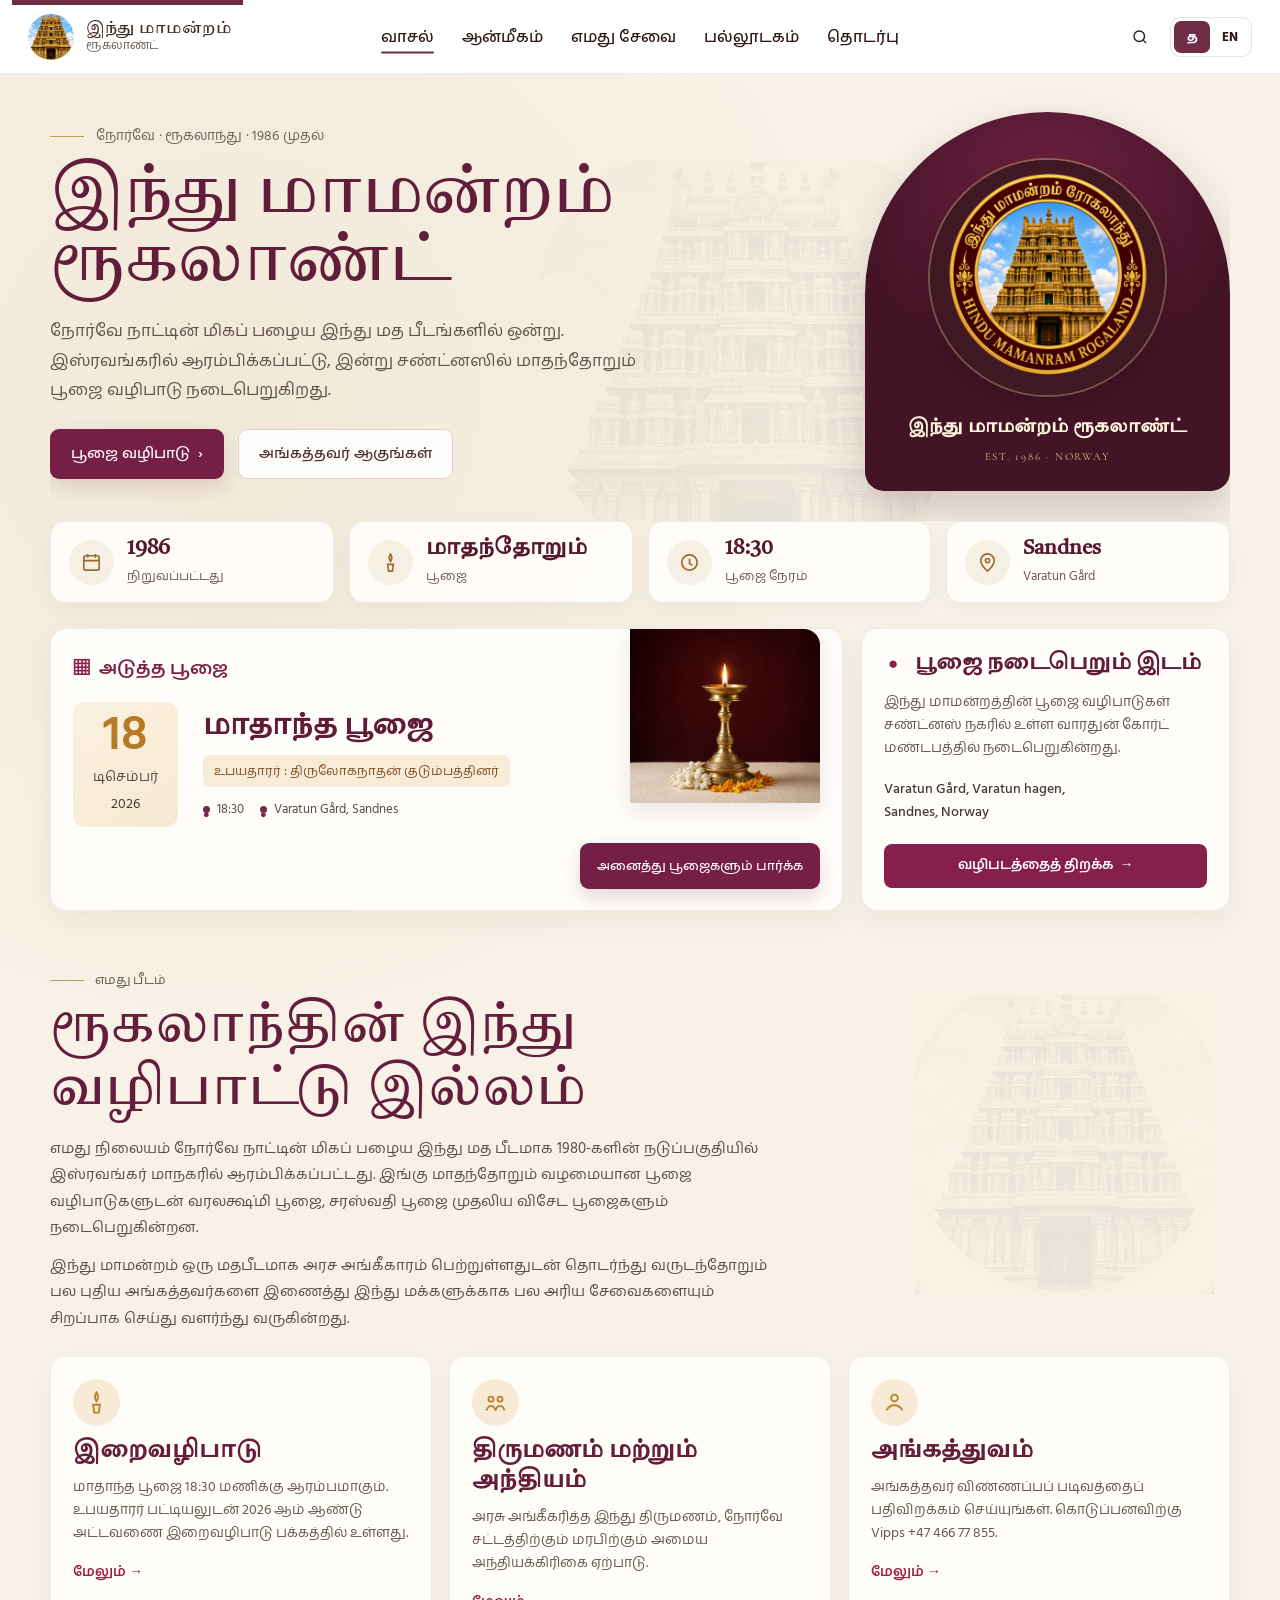
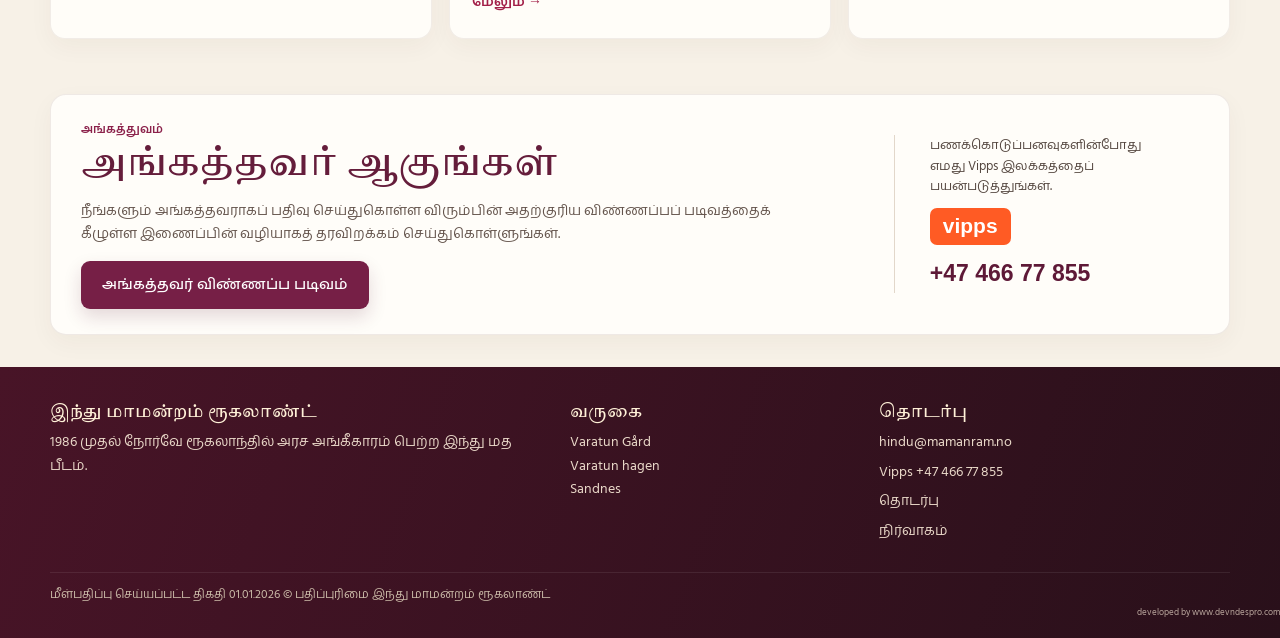
==== index.html @ aadfe9b1 "Initial Hindu Mamanram website" ====
<!DOCTYPE html>
<html lang="ta">
<head>
  <meta charset="utf-8">
  <meta name="viewport" content="width=device-width, initial-scale=1">
  <title>இந்து மாமன்றம் ரூகலாண்ட்</title>
  <meta name="description" content="இந்து மாமன்றம் ரூகலாண்ட் — நோர்வேயின் பழைய இந்து மத பீடம். சண்ட்னஸ், Sandnes.">
  <link rel="icon" href="assets/favicon.svg" type="image/svg+xml">
  <link rel="preconnect" href="https://fonts.googleapis.com">
  <link rel="preconnect" href="https://fonts.gstatic.com" crossorigin>
  
  <link
    href="https://fonts.googleapis.com/css2?family=Cormorant+Garamond:wght@500;600&family=Hind+Madurai:wght@400;500;600&family=Tiro+Tamil&display=swap"
    rel="stylesheet"
  >
  

  <link rel="stylesheet" href="css/styles.css?v=20261004g">
  <link rel="stylesheet" href="css/home-v2.css?v=20261004h">
</head>
<body data-page="home" data-title-ta="இந்து மாமன்றம் ரூகலாண்ட்" data-title-en="Hindu Mamanram Rogaland">
  <header id="site-header"></header>
  <main id="main">
    <div class="wrap hero home-hero">
      <div>
        <p class="eyebrow" data-i18n="hero.eyebrow">நோர்வே · ரூகலாந்து · 1986 முதல்</p>
        <h1>இந்து மாமன்றம்<br>ரூகலாண்ட்</h1>
        <p class="lede" data-i18n="hero.lead">நோர்வே நாட்டின் மிகப் பழைய இந்து மத பீடங்களில் ஒன்று. இஸ்ரவங்கரில் ஆரம்பிக்கப்பட்டு, இன்று சண்ட்னஸில் மாதந்தோறும் பூஜை வழிபாடு நடைபெறுகிறது.</p>
        <div class="actions">
          <a class="btn btn-primary" href="worship.html"><span data-i18n="hero.worship">பூஜை வழிபாடு</span><span class="chev" aria-hidden="true">›</span></a>
          <a class="btn btn-ghost" href="#membership"><span data-i18n="hero.member">அங்கத்தவர் ஆகுங்கள்</span></a>
        </div>
      </div>
      <figure class="seal-card">
        <span class="seal-lamp" aria-hidden="true"></span>
        <span class="seal-lamp seal-lamp-right" aria-hidden="true"></span>
        <img class="seal-img" src="assets/hm-seal.jpg" alt="இந்து மாமன்றம் ரூகலாண்ட்">
        <figcaption>
          <strong data-i18n="seal.name">இந்து மாமன்றம் ரூகலாண்ட்</strong>
          <span>EST. 1986 · NORWAY</span>
        </figcaption>
      </figure>
    </div>

    <div class="wrap">
      <div class="stats">
        <div class="stat"><span class="stat-icon" aria-hidden="true"><svg viewBox="0 0 24 24" fill="none" stroke="currentColor" stroke-width="1.7"><rect x="4" y="5" width="16" height="15" rx="2"/><path d="M8 3v4M16 3v4M4 10h16"/></svg></span><div><b data-i18n="stat.founded">1986</b><span data-i18n="stat.founded.sub">நிறுவப்பட்டது</span></div></div>
        <div class="stat"><span class="stat-icon" aria-hidden="true"><svg viewBox="0 0 24 24" fill="none" stroke="currentColor" stroke-width="1.7"><path d="M12 3c2 3 2 5 0 8-2-3-2-5 0-8z"/><path d="M9 14h6l-1 7H10l-1-7z"/></svg></span><div><b data-i18n="stat.pooja">மாதந்தோறும்</b><span data-i18n="stat.pooja.sub">பூஜை</span></div></div>
        <div class="stat"><span class="stat-icon" aria-hidden="true"><svg viewBox="0 0 24 24" fill="none" stroke="currentColor" stroke-width="1.7"><circle cx="12" cy="12" r="8"/><path d="M12 8v5l3 2"/></svg></span><div><b data-i18n="stat.time">18:30</b><span data-i18n="stat.time.sub">பூஜை நேரம்</span></div></div>
        <div class="stat"><span class="stat-icon" aria-hidden="true"><svg viewBox="0 0 24 24" fill="none" stroke="currentColor" stroke-width="1.7"><path d="M12 21s7-6 7-11a7 7 0 1 0-14 0c0 5 7 11 7 11z"/><circle cx="12" cy="10" r="2.2"/></svg></span><div><b>Sandnes</b><span>Varatun Gård</span></div></div>
      </div>
    </div>

    <section class="section next-band">
      <div class="wrap next-grid">
        <article class="next-card" id="next-pooja">
          <p class="kicker" data-i18n="next.kicker">அடுத்த பூஜை</p>
          <div class="next-main">
            <div class="next-when"><b data-next="day">10</b><span data-next="month">அக்டோபர்</span><small data-next="year">2026</small></div>
            <div>
              <h2 data-next="name">மஹாளயபக்ஷ பூஜை</h2>
              <p class="next-sponsor" data-next="sponsor">உபயதாரர் : அடியார்கள் உபயம்</p>
              <p class="next-meta"><span>18:30</span><span>Varatun Gård, Sandnes</span></p>
            </div>
          </div>
          <img class="next-photo" src="assets/deity-mahalaya.jpg" alt="">
          <a class="btn btn-primary" href="worship.html" data-i18n="next.all">அனைத்து பூஜைகளும் பார்க்க</a>
        </article>
        <aside class="place-card">
          <h3 data-i18n="home.venue.title">பூஜை நடைபெறும் இடம்</h3>
          <p data-i18n="home.venue.short">இந்து மாமன்றத்தின் பூஜை வழிபாடுகள் சண்ட்னஸ் நகரில் உள்ள வாரதுன் கோர்ட் மண்டபத்தில் நடைபெறுகின்றது.</p>
          <p class="place-address">Varatun Gård, Varatun hagen,<br>Sandnes, Norway</p>
          <a href="https://www.google.com/maps/search/?api=1&amp;query=Varatun+G%C3%A5rd+Varatun+hagen+Sandnes" target="_blank" rel="noopener" data-i18n="home.venue.map">வழிபடத்தைத் திறக்க</a>
        </aside>
      </div>
    </section>

    <section class="section" id="live-notices" hidden>
      <div class="wrap">
        <p class="kicker" data-i18n="notice.kicker">அறிவிப்பு</p>
        <h2 data-i18n="notice.heading">குழு அறிவிப்பு</h2>
        <div class="notice-list" id="notice-list"></div>
      </div>
    </section>

    <section class="section about-home">
      <div class="wrap">
        <p class="kicker" data-i18n="home.kicker">எமது பீடம்</p>
        <h2 data-i18n="home.heading">ரூகலாந்தின் இந்து வழிபாட்டு இல்லம்</h2>
        <div class="about-copy prose">
            <p data-i18n="home.p1">எமது நிலையம் நோர்வே நாட்டின் மிகப் பழைய இந்து மத பீடமாக 1980-களின் நடுப்பகுதியில் இஸ்ரவங்கர் மாநகரில் ஆரம்பிக்கப்பட்டது. இங்கு மாதந்தோறும் வழமையான பூஜை வழிபாடுகளுடன் வரலக்ஷ்மி பூஜை, சரஸ்வதி பூஜை முதலிய விசேட பூஜைகளும் நடைபெறுகின்றன.</p>
            <p data-i18n="home.p2">இந்து மாமன்றம் ஒரு மதபீடமாக அரச அங்கீகாரம் பெற்றுள்ளதுடன் தொடர்ந்து வருடந்தோறும் பல புதிய அங்கத்தவர்களை இணைத்து இந்து மக்களுக்காக பல அரிய சேவைகளையும் சிறப்பாக செய்து வளர்ந்து வருகின்றது.</p>
          </div>
        <div class="grid-3">
          <article class="card">
            <span class="card-icon" aria-hidden="true"><svg viewBox="0 0 24 24" fill="none" stroke="currentColor" stroke-width="1.7"><path d="M12 3c2 3 2 5 0 8-2-3-2-5 0-8z"/><path d="M9 14h6l-1 7H10l-1-7z"/></svg></span>
            <h3 data-i18n="home.card1.title">இறைவழிபாடு</h3>
            <p data-i18n="home.card1.text">மாதாந்த பூஜை 18:30 மணிக்கு ஆரம்பமாகும். உபயதாரர் பட்டியலுடன் 2026 ஆம் ஆண்டு அட்டவணை இறைவழிபாடு பக்கத்தில் உள்ளது.</p>
            <a class="more" href="worship.html" data-i18n="home.more">மேலும்</a>
          </article>
          <article class="card">
            <span class="card-icon" aria-hidden="true"><svg viewBox="0 0 24 24" fill="none" stroke="currentColor" stroke-width="1.7"><circle cx="8" cy="9" r="2.2"/><circle cx="16" cy="9" r="2.2"/><path d="M4 19c1-3 2.6-4 4-4s3 1 4 4M12 19c1-3 2.6-4 4-4s3 1 4 4"/></svg></span>
            <h3 data-i18n="home.card2.title">திருமணம் மற்றும் அந்தியம்</h3>
            <p data-i18n="home.card2.text">அரசு அங்கீகரித்த இந்து திருமணம், நோர்வே சட்டத்திற்கும் மரபிற்கும் அமைய அந்தியக்கிரிகை ஏற்பாடு.</p>
            <a class="more" href="wedding.html" data-i18n="home.more">மேலும்</a>
          </article>
          <article class="card">
            <span class="card-icon" aria-hidden="true"><svg viewBox="0 0 24 24" fill="none" stroke="currentColor" stroke-width="1.7"><circle cx="12" cy="8" r="3"/><path d="M5 19c1.4-3 3.6-4.5 7-4.5S17.6 16 19 19"/></svg></span>
            <h3 data-i18n="home.card3.title">அங்கத்துவம்</h3>
            <p data-i18n="home.card3.text">அங்கத்தவர் விண்ணப்பப் படிவத்தைப் பதிவிறக்கம் செய்யுங்கள். கொடுப்பனவிற்கு Vipps +47 466 77 855.</p>
            <a class="more" href="#membership" data-i18n="home.more">மேலும்</a>
          </article>
        </div>
      </div>
    </section>

    <section class="section" id="membership">
      <div class="wrap vipps">
        <div>
          <p class="kicker" data-i18n="home.card3.title">அங்கத்துவம்</p>
          <h2 data-i18n="member.title">அங்கத்தவர் ஆகுங்கள்</h2>
          <p data-i18n="member.text">நீங்களும் அங்கத்தவராகப் பதிவு செய்துகொள்ள விரும்பின் அதற்குரிய விண்ணப்பப் படிவத்தைக் கீழுள்ள இணைப்பின் வழியாகத் தரவிறக்கம் செய்துகொள்ளுங்கள்.</p>
          <div class="actions">
            <a class="btn btn-primary" id="member-form-link" href="https://drive.google.com/file/d/1r3KylsjU2gi9ltvv-0XzuL-FSpJ1m9DA/view?usp=sharing" target="_blank" rel="noopener" data-i18n="member.form">அங்கத்தவர் விண்ணப்ப படிவம்</a>
          </div>
        </div>
        <div class="vipps-pay">
          <p data-i18n="member.pay">பணக்கொடுப்பனவுகளின்போது எமது Vipps இலக்கத்தைப் பயன்படுத்துங்கள்.</p>
          <span class="vipps-logo" aria-hidden="true">vipps</span>
          <a class="vipps-num" href="tel:+4746677855">+47 466 77 855</a>
        </div>
      </div>
    </section>
  </main>
  <footer id="site-footer"></footer>
  <script src="js/pooja-data.js"></script>
  <script src="js/store.js"></script>
  <script src="js/main.js"></script>
</body>
</html>
---- css/styles.css ----
:root {
  --cream: #f7f1e7;
  --cream-deep: #ebe3d4;
  --paper: #fffdf8;
  --ink: #2c1814;
  --muted: #6a5b54;
  --maroon: #6e2c46;
  --maroon-deep: #4c1c32;
  --gold: #c6a15a;
  --gold-soft: #ead7a4;
  --line: rgba(68, 36, 28, 0.12);
  --shadow: 0 28px 70px rgba(62, 22, 40, 0.16);
  --header: 74px;
  --serif: "Tiro Tamil", "Nirmala UI", serif;
  --sans: "Hind Madurai", "Nirmala UI", "Segoe UI", sans-serif;
  --latin: "Cormorant Garamond", Georgia, serif;
  --max: 1180px;
}
* { box-sizing: border-box; }
html { scroll-behavior: smooth; }
body {
  margin: 0;
  color: var(--ink);
  background: var(--cream);
  font-family: var(--sans);
  font-size: 17px;
  line-height: 1.7;
}
img, svg { display: block; max-width: 100%; }
a { color: inherit; }
button, input, textarea, select { font-family: inherit; }
.skip { position: absolute; left: 12px; top: -40px; background: var(--maroon); color: #fff; padding: 8px 12px; z-index: 20; }
.skip:focus { top: 12px; }
.site-header {
  position: sticky;
  top: 0;
  z-index: 30;
  height: var(--header);
  display: flex;
  align-items: center;
  justify-content: space-between;
  gap: 20px;
  padding: 0 28px;
  background: #fff;
  border-bottom: 1px solid rgba(68, 36, 28, 0.08);
}
.brand { display: flex; align-items: center; gap: 12px; text-decoration: none; min-width: 180px; }
.brand-mark { width: 46px; height: 46px; flex: 0 0 46px; border-radius: 50%; object-fit: cover; object-position: center; }
.brand-text { display: flex; flex-direction: column; line-height: 1.15; }
.brand-text strong { font-family: var(--serif); font-size: 16px; font-weight: 400; }
.brand-text small { color: var(--muted); font-size: 12px; }
.nav {
  position: absolute;
  left: 50%;
  top: 50%;
  transform: translate(-50%, -50%);
  display: flex;
  align-items: center;
  gap: 4px;
}
.nav-item { position: relative; }
.nav-link, .nav-parent {
  appearance: none;
  border: 0;
  background: transparent;
  color: var(--ink);
  text-decoration: none;
  font-size: 15.5px;
  font-weight: 500;
  padding: 10px 12px;
  cursor: pointer;
  position: relative;
  white-space: nowrap;
}
.nav-link.is-active::after, .nav-parent.is-active::after {
  content: "";
  position: absolute;
  left: 12px;
  right: 12px;
  bottom: 4px;
  height: 2px;
  background: var(--maroon);
  border-radius: 2px;
}
.menu {
  display: none;
  position: absolute;
  top: calc(100% - 4px);
  left: 0;
  min-width: 220px;
  padding: 8px;
  background: #fff;
  border: 1px solid var(--line);
  border-radius: 14px;
  box-shadow: var(--shadow);
  z-index: 5;
}
.nav-item:hover .menu, .nav-item:focus-within .menu { display: block; }
.menu a, .menu span { display: block; padding: 8px 12px; border-radius: 8px; text-decoration: none; font-size: 14.5px; color: var(--ink); }
.menu a:hover { background: var(--cream-deep); }
.menu .group-label { color: var(--muted); font-size: 12px; }
.header-tools { display: flex; align-items: center; gap: 10px; }
.icon-btn, .nav-toggle, .lang button { border: 0; background: transparent; color: var(--ink); cursor: pointer; }
.icon-btn, .nav-toggle { width: 40px; height: 40px; border-radius: 10px; display: grid; place-items: center; }
.nav-toggle { display: none; }
.lang { display: flex; align-items: center; gap: 2px; padding: 3px; border: 1px solid var(--line); border-radius: 10px; background: #fff; }
.lang button { min-width: 36px; height: 32px; border-radius: 7px; font-size: 13px; font-weight: 700; }
.lang button.is-active { background: var(--maroon); color: #fff; }
.wrap { width: min(var(--max), calc(100% - 48px)); margin: 0 auto; }
h1, h2, h3 { font-family: var(--serif); font-weight: 400; line-height: 1.25; margin: 0; }
.site-footer { background: #3a1524; color: #f6efe6; padding: 42px 0 18px; }
.foot-grid { display: grid; grid-template-columns: 1.4fr 0.8fr 1fr; gap: 28px; }
.site-footer a { color: #f0d7a4; text-decoration: none; }
.site-footer h3 { font-size: 18px; margin-bottom: 8px; color: #fff; }
.site-footer p { margin: 0; color: #e6d5c4; font-size: 14px; }
.site-footer ul { list-style: none; margin: 0; padding: 0; }
.site-footer li { margin: 6px 0; font-size: 14px; }
.legal { margin-top: 22px; padding-top: 12px; border-top: 1px solid rgba(255,255,255,.08); color: #cbbba8; font-size: 12px; }
.credit { margin: 8px 0 0; text-align: right; font-size: 11px; color: rgba(240, 215, 164, .7); }
.credit a { color: inherit; }
.page-hero { padding: 48px 0 8px; }
.page-hero h1 { font-size: clamp(36px, 5vw, 60px); color: var(--maroon-deep); }
.page-body { padding: 12px 0 72px; }
.btn { display: inline-flex; align-items: center; gap: 8px; text-decoration: none; border-radius: 8px; padding: 11px 16px; border: 1px solid transparent; font-size: 15px; cursor: pointer; }
.btn-primary { background: #761f46; color: #fff; }
.btn-ghost { background: #fff; border-color: #ddd4c6; color: var(--ink); }
.text-link { color: var(--maroon); }
.desk-block { background: var(--paper); border: 1px solid var(--line); border-radius: 18px; padding: 18px; margin: 0 0 16px; }
.note { color: var(--maroon-deep); }
.search-dialog { position: fixed; inset: 0; background: rgba(32,16,22,.45); display: none; z-index: 40; }
.search-dialog.is-open { display: flex; }
@media (max-width: 980px) {
  .nav-toggle { display: grid; }
  .nav { display: none; position: absolute; transform: none; top: var(--header); left: 0; right: 0; flex-direction: column; align-items: stretch; background: #fff; padding: 8px 16px 16px; }
  .nav.is-open { display: flex; }
  .menu { position: static; box-shadow: none; display: none; }
  .nav-item.is-open .menu { display: block; }
  .foot-grid { grid-template-columns: 1fr; }
}

/* =========================================================
   HOME PAGE UX V2
   ========================================================= */

body[data-page="home"] {
  background:
    radial-gradient(
      900px 480px at 12% 5%,
      rgba(198, 161, 90, 0.12),
      transparent 65%
    ),
    #f7f1e8;
}


/* =========================================================
   HERO
   ========================================================= */

body[data-page="home"] .home-hero {
  min-height: 0;
  padding-top: 44px;
  padding-bottom: 30px;

  grid-template-columns:
    minmax(0, 1.08fr)
    minmax(340px, .92fr);

  gap: 64px;
  align-items: center;
}


/* watermark */

body[data-page="home"] .home-hero::before {
  width: 520px;
  height: 390px;

  right: 19%;
  top: 20px;

  opacity: .055;
}


/* eyebrow */

body[data-page="home"] .eyebrow {
  margin-bottom: 14px;
  font-size: 14px;
  letter-spacing: .01em;
}


/* main title */

body[data-page="home"] .hero h1 {
  max-width: 610px;

  font-size: clamp(48px, 4.5vw, 68px);
  line-height: 1.18;

  color: var(--maroon-deep);
}


/* intro text */

body[data-page="home"] .lede {
  max-width: 600px;

  margin-top: 20px;

  font-size: 17px;
  line-height: 1.75;

  color: #5c4d45;
}


/* hero buttons */

body[data-page="home"] .home-hero .actions {
  margin-top: 25px;
  gap: 12px;
}

body[data-page="home"] .home-hero .btn {
  min-height: 48px;
  padding: 11px 20px;

  border-radius: 9px;

  font-size: 15px;
  font-weight: 500;

  transition:
    transform .2s ease,
    box-shadow .2s ease,
    background .2s ease;
}

body[data-page="home"] .home-hero .btn-primary {
  box-shadow: 0 8px 20px rgba(76, 28, 50, .14);
}

body[data-page="home"] .home-hero .btn:hover {
  transform: translateY(-2px);
}


/* =========================================================
   TEMPLE / SEAL CARD
   ========================================================= */

body[data-page="home"] .seal-card {
  width: min(365px, 100%);

  padding:
    48px
    26px
    22px;

  border-radius:
    190px
    190px
    24px
    24px;

  background:
    linear-gradient(
      160deg,
      #511a31,
      #35131f
    );

  box-shadow:
    0 24px 55px rgba(62, 22, 40, .18);
}


body[data-page="home"] .seal-img {
  width: min(230px, 78%);

  border-width: 4px;

  box-shadow:
    0 8px 28px rgba(0, 0, 0, .16);
}


body[data-page="home"] .seal-card figcaption {
  margin-top: 14px;
}


body[data-page="home"] .seal-card figcaption strong {
  font-size: 17px;
}


body[data-page="home"] .seal-card figcaption span {
  margin-top: 5px;

  font-size: 12px;
  letter-spacing: .17em;
}


/* =========================================================
   STATS
   ========================================================= */

body[data-page="home"] .stats {
  gap: 14px;

  margin-top: 8px;
  margin-bottom: 14px;
}


body[data-page="home"] .stat {
  min-height: 82px;

  padding: 14px 17px;

  border-radius: 16px;

  background:
    rgba(255, 253, 248, .94);

  box-shadow:
    0 8px 24px rgba(80, 40, 20, .045);

  transition:
    transform .2s ease,
    box-shadow .2s ease;
}


body[data-page="home"] .stat:hover {
  transform: translateY(-2px);

  box-shadow:
    0 12px 28px rgba(80, 40, 20, .08);
}


body[data-page="home"] .stat-icon {
  width: 44px;
  height: 44px;

  flex-basis: 44px;

  background: #f8eee2;
  color: var(--maroon);
}


body[data-page="home"] .stat-icon svg {
  width: 21px;
  height: 21px;
}


body[data-page="home"] .stat b {
  font-size: 21px;
  line-height: 1.2;
}


body[data-page="home"] .stat > div span {
  margin-top: 3px;

  font-size: 13.5px;
}


/* =========================================================
   NEXT POOJA SECTION
   ========================================================= */

body[data-page="home"] .next-band {
  padding-top: 12px;
  padding-bottom: 38px;
}


body[data-page="home"] .next-grid {
  grid-template-columns:
    minmax(0, 1.65fr)
    minmax(270px, .75fr);

  gap: 18px;
}


/* main pooja card */

body[data-page="home"] .next-card {
  position: relative;

  grid-template-columns:
    minmax(0, 1fr)
    185px;

  gap: 10px 22px;

  min-height: 245px;

  padding: 24px;

  overflow: hidden;

  border-radius: 20px;

  background: #fffdf9;

  box-shadow:
    0 12px 32px rgba(80, 40, 20, .06);
}


/* label */

body[data-page="home"] .next-card > .kicker {
  display: flex;
  align-items: center;

  gap: 8px;

  margin-bottom: 2px;

  font-family: var(--sans);

  font-size: 14px;
  font-weight: 600;

  letter-spacing: 0;
  text-transform: none;
}


body[data-page="home"] .next-card > .kicker::before {
  content: "▣";

  font-size: 13px;

  color: var(--maroon);
}


/* pooja content */

body[data-page="home"] .next-main {
  align-items: stretch;

  gap: 20px;
}


/* date box */

body[data-page="home"] .next-when {
  min-width: 100px;

  padding: 13px 12px;

  align-self: center;

  text-align: center;

  border-radius: 12px;

  background:
    linear-gradient(
      180deg,
      #fbf1df,
      #f6ead6
    );
}


body[data-page="home"] .next-when b {
  font-size: 46px;
  line-height: 1;

  color: #a36d21;
}


body[data-page="home"] .next-when span {
  margin-top: 5px;

  font-size: 15px;
}


body[data-page="home"] .next-when small {
  margin-top: 3px;

  font-size: 14px;

  color: #5e514a;
}


/* pooja name */

body[data-page="home"] .next-card h2 {
  margin-top: 4px;

  font-size: clamp(26px, 2.4vw, 32px);
  line-height: 1.3;

  color: var(--maroon-deep);
}


/* sponsor */

body[data-page="home"] .next-sponsor {
  display: inline-flex;

  margin-top: 9px;

  padding: 5px 11px;

  border-radius: 999px;

  background: #fbf1e3;

  color: #7d5727;

  font-size: 13.5px;
}


/* meta */

body[data-page="home"] .next-meta {
  margin-top: 10px;

  gap: 10px 18px;

  font-size: 13.5px;

  color: #62534c;
}


body[data-page="home"] .next-meta span {
  display: inline-flex;
  align-items: center;
  gap: 5px;
}


/* small dots before time/location */

body[data-page="home"] .next-meta span::before {
  content: "";

  width: 7px;
  height: 7px;

  border-radius: 50%;

  background: var(--maroon);
}


/* image */

body[data-page="home"] .next-photo {
  width: 185px;
  height: 168px;

  border-radius: 15px;

  box-shadow:
    0 8px 22px rgba(60, 30, 20, .10);
}


/* CTA */

body[data-page="home"] .next-card > .btn {
  justify-self: start;

  margin-top: 5px;

  padding: 9px 16px;

  font-size: 14px;
}


/* =========================================================
   VENUE CARD
   ========================================================= */

body[data-page="home"] .place-card {
  display: flex;
  flex-direction: column;

  padding: 25px;

  border-radius: 20px;

  background: #fffdf9;

  box-shadow:
    0 12px 32px rgba(80, 40, 20, .055);
}


body[data-page="home"] .place-card h3 {
  position: relative;

  padding-left: 30px;

  margin-bottom: 12px;

  font-size: 23px;

  color: var(--maroon-deep);
}


body[data-page="home"] .place-card h3::before {
  content: "●";

  position: absolute;

  left: 4px;
  top: 4px;

  color: var(--maroon);

  font-size: 15px;
}


body[data-page="home"] .place-card p {
  font-size: 14.5px;
  line-height: 1.65;
}


body[data-page="home"] .place-address {
  margin-top: auto !important;

  padding-top: 5px;

  font-weight: 500;

  color: #4e4039 !important;
}


body[data-page="home"] .place-card > a {
  display: inline-flex;
  align-items: center;
  justify-content: center;

  min-height: 42px;

  margin-top: 12px;

  padding: 9px 15px;

  border-radius: 9px;

  background: var(--maroon);

  color: white;

  transition:
    background .2s ease,
    transform .2s ease;
}


body[data-page="home"] .place-card > a:hover {
  background: var(--maroon-deep);

  transform: translateY(-2px);
}


/* =========================================================
   ABOUT
   ========================================================= */

body[data-page="home"] .about-home {
  padding-top: 45px;
  padding-bottom: 60px;
}


body[data-page="home"] .about-home .kicker {
  margin-bottom: 5px;
}


body[data-page="home"] .about-home h2 {
  max-width: 800px;

  font-size: clamp(38px, 4vw, 52px);

  line-height: 1.25;
}


body[data-page="home"] .about-copy {
  max-width: 820px;

  margin-top: 18px;

  font-size: 16.5px;
  line-height: 1.8;
}


body[data-page="home"] .about-home .wrap::after {
  width: 310px;
  height: 250px;

  top: 25px;

  opacity: .075;
}


/* =========================================================
   SERVICE CARDS
   ========================================================= */

body[data-page="home"] .grid-3 {
  gap: 20px;

  margin-top: 32px;
}


body[data-page="home"] .card {
  position: relative;

  min-height: 250px;

  padding: 25px 24px 22px;

  border-radius: 18px;

  background: rgba(255, 253, 248, .96);

  transition:
    transform .22s ease,
    box-shadow .22s ease,
    border-color .22s ease;
}


body[data-page="home"] .card:hover {
  transform: translateY(-4px);

  border-color:
    rgba(110, 44, 70, .18);

  box-shadow:
    0 16px 36px rgba(70, 40, 30, .08);
}


body[data-page="home"] .card-icon {
  width: 44px;
  height: 44px;

  margin-bottom: 12px;

  border-radius: 50%;

  background: #f7eddf;

  color: #a57429;
}


body[data-page="home"] .card-icon svg {
  width: 25px;
  height: 25px;
}


body[data-page="home"] .card h3 {
  margin-bottom: 10px;

  font-size: 25px;

  color: var(--maroon-deep);
}


body[data-page="home"] .card p {
  font-size: 15px;
  line-height: 1.7;
}


body[data-page="home"] .card a.more {
  margin-top: 16px;

  font-size: 14px;
}


body[data-page="home"] .card a.more::after {
  content: " →";

  transition: margin-left .2s ease;
}


body[data-page="home"] .card:hover a.more::after {
  margin-left: 5px;
}


/* =========================================================
   MEMBERSHIP / VIPPS
   ========================================================= */

body[data-page="home"] #membership {
  padding-top: 10px;
  padding-bottom: 68px;
}


body[data-page="home"] .vipps {
  display: grid;

  grid-template-columns:
    minmax(0, 1.6fr)
    minmax(230px, .65fr);

  gap: 42px;

  padding: 30px 32px;

  border-radius: 20px;

  background: #fffdf9;

  box-shadow:
    0 12px 32px rgba(80, 40, 20, .045);
}


body[data-page="home"] .vipps h2 {
  font-size: clamp(34px, 4vw, 46px);
}


body[data-page="home"] .vipps > div:first-child > p:not(.kicker) {
  max-width: 690px;

  margin-top: 12px;

  color: #51433d;

  font-size: 16px;
}


body[data-page="home"] .vipps-pay {
  position: relative;

  flex: none;

  width: 100%;

  padding-left: 34px;

  border-left:
    1px solid var(--line);
}


body[data-page="home"] .vipps-pay p {
  max-width: 230px;

  font-size: 14.5px;
  line-height: 1.6;
}


body[data-page="home"] .vipps-logo {
  height: 38px;

  padding:
    0
    15px
    1px;

  font-size: 21px;
}


body[data-page="home"] .vipps-num {
  font-size: 25px;
  font-weight: 700;
}


/* =========================================================
   FOOTER
   ========================================================= */

body[data-page="home"] + .site-footer,
.site-footer {
  padding-top: 40px;

  background:
    linear-gradient(
      135deg,
      #32141f,
      #251018
    );
}


.site-footer h3 {
  color: #f5e6cc;

  font-size: 18px;
}


.site-footer a {
  transition: color .2s ease;
}


.site-footer a:hover {
  color: white;
}


.credit {
  font-size: 10px;

  opacity: .8;
}


/* =========================================================
   TABLET
   ========================================================= */

@media (max-width: 980px) {

  body[data-page="home"] .home-hero {
    grid-template-columns: 1fr;

    gap: 35px;

    padding-top: 36px;
  }


  body[data-page="home"] .hero h1 {
    font-size: clamp(44px, 8vw, 62px);
  }


  body[data-page="home"] .seal-card {
    justify-self: center;

    width: min(340px, 100%);
  }


  body[data-page="home"] .stats {
    grid-template-columns:
      repeat(2, 1fr);
  }


  body[data-page="home"] .next-grid {
    grid-template-columns: 1fr;
  }


  body[data-page="home"] .next-card {
    grid-template-columns:
      minmax(0, 1fr)
      180px;
  }


  body[data-page="home"] .grid-3 {
    grid-template-columns: 1fr;
  }


  body[data-page="home"] .card {
    min-height: auto;
  }


  body[data-page="home"] .vipps {
    grid-template-columns: 1fr;
  }


  body[data-page="home"] .vipps-pay {
    padding:
      22px
      0
      0;

    border-left: 0;

    border-top:
      1px solid var(--line);
  }

}


/* =========================================================
   MOBILE
   ========================================================= */

@media (max-width: 640px) {

  body[data-page="home"] .home-hero {
    padding-top: 26px;
    padding-bottom: 24px;
  }


  body[data-page="home"] .hero h1 {
    font-size: 42px;
  }


  body[data-page="home"] .lede {
    font-size: 16px;
  }


  body[data-page="home"] .home-hero .actions {
    flex-direction: column;
  }


  body[data-page="home"] .home-hero .btn {
    justify-content: center;

    width: 100%;
  }


  body[data-page="home"] .seal-card {
    width: 290px;

    padding:
      40px
      20px
      20px;
  }


  body[data-page="home"] .seal-img {
    width: 190px;
  }


  body[data-page="home"] .stats {
    grid-template-columns: 1fr;
  }


  body[data-page="home"] .stat {
    min-height: 70px;
  }


  body[data-page="home"] .next-card {
    display: flex;
    flex-direction: column;

    padding: 20px;
  }


  body[data-page="home"] .next-main {
    width: 100%;

    align-items: center;
  }


  body[data-page="home"] .next-when {
    min-width: 86px;
  }


  body[data-page="home"] .next-when b {
    font-size: 40px;
  }


  body[data-page="home"] .next-card h2 {
    font-size: 24px;
  }


  body[data-page="home"] .next-photo {
    order: 3;

    width: 100%;
    height: 180px;

    margin-top: 10px;
  }


  body[data-page="home"] .next-card > .btn {
    order: 4;

    width: 100%;

    justify-content: center;

    margin-top: 5px;
  }


  body[data-page="home"] .place-card {
    padding: 21px;
  }


  body[data-page="home"] .about-home {
    padding-top: 35px;
  }


  body[data-page="home"] .about-home h2 {
    font-size: 36px;
  }


  body[data-page="home"] .about-copy {
    font-size: 15.5px;
  }


  body[data-page="home"] .grid-3 {
    margin-top: 24px;
  }


  body[data-page="home"] .vipps {
    padding: 24px 20px;

    gap: 24px;
  }


  body[data-page="home"] .vipps-num {
    font-size: 23px;
  }

}
---- css/home-v2.css ----
/* =========================================================
   HINDU MAMANRAM ROGALAND
   HOMEPAGE — SCREENSHOT MATCH
   ========================================================= */

   body[data-page="home"] {
    background:
      radial-gradient(circle at 18% 18%, rgba(198,161,90,.11), transparent 30%),
      #f7f1e7;
    color: #3c2922;
  }
  
  /* ---------------- CONTAINER ---------------- */
  
  body[data-page="home"] .wrap {
    width: min(1180px, calc(100% - 48px));
    margin-inline: auto;
  }
  
  /* =========================================================
     HERO
     ========================================================= */
  
  body[data-page="home"] .home-hero {
    position: relative;
    display: grid;
    grid-template-columns: 1.08fr .92fr;
    align-items: center;
    gap: 60px;
  
    min-height: 440px;
    padding-top: 38px;
    padding-bottom: 30px;
  
    overflow: hidden;
  }
  
  /* Temple watermark */
  
  body[data-page="home"] .home-hero::after {
    content: "";
    position: absolute;
  
    left: 36%;
    bottom: -70px;
  
    width: 560px;
    height: 430px;
  
    background:
      url("../assets/hm-logo.jpg")
      center / contain
      no-repeat;
  
    opacity: .055;
    filter: sepia(1);
  
    pointer-events: none;
    z-index: 0;
  }
  
  body[data-page="home"] .home-hero > * {
    position: relative;
    z-index: 1;
  }
  
  /* Eyebrow */
  
  body[data-page="home"] .eyebrow {
    display: flex;
    align-items: center;
    gap: 12px;
  
    margin: 0 0 15px;
  
    color: #716057;
    font-size: 14px;
  }
  
  body[data-page="home"] .eyebrow::before {
    content: "";
    width: 34px;
    height: 1px;
    background: #c69a51;
  }
  
  /* Main title */
  
  body[data-page="home"] .hero h1 {
    margin: 0;
  
    color: #621d3a;
  
    font-family: var(--serif);
    font-size: clamp(48px, 5vw, 70px);
    font-weight: 400;
    line-height: 1.06;
    letter-spacing: -.02em;
  }
  
  /* Lead */
  
  body[data-page="home"] .lede {
    max-width: 610px;
  
    margin: 18px 0 0;
  
    color: #61534c;
  
    font-size: 17px;
    line-height: 1.75;
  }
  
  /* Buttons */
  
  body[data-page="home"] .home-hero .actions {
    display: flex;
    flex-wrap: wrap;
    gap: 14px;
  
    margin-top: 23px;
  }
  
  body[data-page="home"] .btn {
    display: inline-flex;
    align-items: center;
    justify-content: center;
    gap: 8px;
  
    min-height: 46px;
  
    padding: 10px 20px;
  
    border: 1px solid transparent;
    border-radius: 9px;
  
    font-weight: 500;
    text-decoration: none;
  
    transition:
      transform .2s ease,
      box-shadow .2s ease,
      background-color .2s ease,
      border-color .2s ease;
  }
  
  body[data-page="home"] .btn-primary {
    background: #761f46;
    color: #fff;
  
    box-shadow: 0 8px 18px rgba(89, 27, 54, .16);
  }
  
  body[data-page="home"] .btn-primary:hover {
    background: #57172f;
    transform: translateY(-2px);
  }
  
  body[data-page="home"] .btn-ghost {
    background: rgba(255,255,255,.88);
    border-color: #ddd2c5;
    color: #4c312c;
  }
  
  body[data-page="home"] .btn-ghost:hover {
    border-color: #761f46;
    transform: translateY(-2px);
  }
  
  /* =========================================================
     SEAL CARD
     ========================================================= */
  
  body[data-page="home"] .seal-card {
    position: relative;
  
    justify-self: end;
  
    width: 365px;
    max-width: 100%;
  
    margin: 0;
    padding: 48px 26px 25px;
  
    overflow: visible;
  
    border-radius: 190px 190px 20px 20px;
  
    background:
      radial-gradient(circle at 50% 20%, #6d2140, transparent 55%),
      #431426;
  
    text-align: center;
  
    box-shadow:
      0 20px 45px rgba(65, 26, 37, .20);
  }
  
  body[data-page="home"] .seal-img {
    display: block;
  
    width: 235px;
    height: 235px;
  
    margin: 0 auto;
  
    object-fit: contain;
    background: #431426;
    border: 0;
    border-radius: 50%;
  
    box-shadow:
      0 0 0 2px rgba(255,230,167,.3),
      0 10px 24px rgba(0,0,0,.16);
  }
  
  body[data-page="home"] .seal-card figcaption {
    margin-top: 17px;
  }
  
  body[data-page="home"] .seal-card figcaption strong {
    display: block;
  
    color: #fff5dd;
  
    font-family: var(--serif);
    font-size: 18px;
    font-weight: 600;
  }
  
  body[data-page="home"] .seal-card figcaption span {
    display: block;
  
    margin-top: 5px;
  
    color: #dfbc76;
  
    font-family: var(--latin);
    font-size: 11px;
  
    letter-spacing: .16em;
  }
  
  /* Hanging lamp */
  
  body[data-page="home"] .seal-lamp {
    position: absolute;
  
    top: -48px;
    right: -53px;
  
    width: 36px;
    height: 85px;
  
    background:
      radial-gradient(
        ellipse at center bottom,
        #c78d24 0 20%,
        transparent 22%
      ),
      linear-gradient(
        #c78d24,
        #c78d24
      )
      center top / 2px 63px
      no-repeat;
  }
  
  body[data-page="home"] .seal-lamp:first-child {
    display: none;
  }
  
  /* =========================================================
     STATS
     ========================================================= */
  
  body[data-page="home"] .stats {
    display: grid;
  
    grid-template-columns: repeat(4, 1fr);
  
    gap: 15px;
  
    margin-top: 0;
    margin-bottom: 25px;
  }
  
  body[data-page="home"] .stat {
    display: flex;
    align-items: center;
  
    gap: 13px;
  
    min-height: 82px;
  
    padding: 14px 18px;
  
    border: 1px solid rgba(76,40,30,.09);
    border-radius: 15px;
  
    background: rgba(255,253,249,.95);
  
    box-shadow:
      0 7px 20px rgba(68,35,25,.045);
  }
  
  body[data-page="home"] .stat-icon {
    display: grid;
    place-items: center;
  
    width: 45px;
    height: 45px;
  
    flex: 0 0 45px;
  
    border-radius: 50%;
  
    background: #f6efe4;
    color: #9a6b2a;
  }
  
  body[data-page="home"] .stat-icon svg {
    width: 23px;
    height: 23px;
  }
  
  body[data-page="home"] .stat b {
    display: block;
  
    color: #57172f;
  
    font-family: var(--serif);
    font-size: 21px;
  
    line-height: 1.1;
  }
  
  body[data-page="home"] .stat > div span {
    display: block;
  
    margin-top: 5px;
  
    color: #6c5a51;
    font-size: 13px;
  }
  
  /* =========================================================
     NEXT POOJA
     ========================================================= */
  
  body[data-page="home"] .next-band {
    padding: 0 0 40px;
  }
  
  body[data-page="home"] .next-grid {
    display: grid;
  
    grid-template-columns: 2.15fr 1fr;
  
    gap: 18px;
  }
  
  /* Next card */
  
  body[data-page="home"] .next-card {
    position: relative;
  
    display: grid;
  
    grid-template-columns: 1fr 190px;
    grid-template-rows: auto 1fr auto;
  
    gap: 6px 20px;
  
    min-height: 245px;
  
    padding: 21px 22px;
  
    overflow: hidden;
  
    border: 1px solid rgba(76,40,30,.09);
    border-radius: 16px;
  
    background: #fffdf9;
  
    box-shadow:
      0 10px 28px rgba(70,35,25,.055);
  }
  
  body[data-page="home"] .next-card > .kicker {
    grid-column: 1;
  
    display: flex;
    align-items: center;
  
    gap: 9px;
  
    margin: 0;
  
    color: #7d1e46;
  
    font-size: 18px;
    font-weight: 600;
  
    letter-spacing: 0;
    text-transform: none;
  }
  
  body[data-page="home"] .next-card > .kicker::before {
    content: "▦";
  
    color: #8b214e;
    font-size: 22px;
  }
  
  /* Main information */
  
  body[data-page="home"] .next-main {
    grid-column: 1;
  
    display: flex;
    align-items: center;
  
    gap: 25px;
  }
  
  /* Date block */
  
  body[data-page="home"] .next-when {
    display: flex;
    flex-direction: column;
    justify-content: center;
  
    min-width: 105px;
    min-height: 120px;
  
    padding: 10px;
  
    border-radius: 12px;
  
    background:
      linear-gradient(
        145deg,
        #f9f0df,
        #f7ead2
      );
  
    text-align: center;
  }
  
  body[data-page="home"] .next-when b {
    display: block;
  
    color: #b77a26;
  
    font-family: "Segoe UI", var(--sans);
    font-size: 49px;
    font-weight: 600;
  
    line-height: .95;
  }
  
  body[data-page="home"] .next-when span {
    display: block;
  
    margin-top: 8px;
  
    color: #54463e;
    font-size: 14px;
  }
  
  body[data-page="home"] .next-when small {
    display: block;
  
    margin-top: 3px;
  
    color: #453830;
    font-size: 14px;
  }
  
  /* Event */
  
  body[data-page="home"] .next-card h2 {
    margin: 0;
  
    color: #611b39;
  
    font-family: var(--serif);
    font-size: 28px;
    font-weight: 600;
  
    line-height: 1.3;
  }
  
  body[data-page="home"] .next-sponsor {
    display: inline-flex;
  
    margin: 10px 0 0;
  
    padding: 5px 11px;
  
    border-radius: 7px;
  
    background: #f8ecd9;
  
    color: #814f25;
  
    font-size: 13px;
  }
  
  body[data-page="home"] .next-meta {
    display: flex;
    flex-wrap: wrap;
  
    gap: 16px;
  
    margin: 11px 0 0;
  
    color: #594a43;
  
    font-size: 13px;
  }
  
  body[data-page="home"] .next-meta span {
    display: inline-flex;
    align-items: center;
  
    gap: 7px;
  }
  
  body[data-page="home"] .next-meta span:first-child::before {
    content: "●";
  
    color: #8a214d;
    font-size: 11px;
  }
  
  body[data-page="home"] .next-meta span:last-child::before {
    content: "●";
  
    color: #8a214d;
    font-size: 11px;
  }
  
  /* Photo */
  
  body[data-page="home"] .next-photo {
    grid-column: 2;
    grid-row: 1 / span 2;
  
    align-self: stretch;
  
    width: 190px;
    height: 174px;
  
    margin: -21px -22px 0 0;
  
    object-fit: cover;
  
    border-radius: 0 16px 0 0;
  }
  
  /* CTA */
  
  body[data-page="home"] .next-card > .btn {
    grid-column: 1 / span 2;
  
    justify-self: end;
  
    min-width: 215px;
  
    margin-top: 2px;
  
    font-size: 13px;
  }
  
  /* =========================================================
     LOCATION
     ========================================================= */
  
  body[data-page="home"] .place-card {
    display: flex;
    flex-direction: column;
  
    padding: 22px;
  
    border: 1px solid rgba(76,40,30,.09);
    border-radius: 16px;
  
    background: #fffdf9;
  
    box-shadow:
      0 10px 28px rgba(70,35,25,.055);
  }
  
  body[data-page="home"] .place-card h3 {
    position: relative;
  
    margin: 0 0 13px;
  
    padding-left: 31px;
  
    color: #621b3a;
  
    font-family: var(--serif);
    font-size: 21px;
    font-weight: 600;
  }
  
  body[data-page="home"] .place-card h3::before {
    content: "●";
  
    position: absolute;
  
    left: 4px;
    top: 3px;
  
    color: #8a214d;
  
    font-size: 17px;
  }
  
  body[data-page="home"] .place-card p {
    margin: 0 0 13px;
  
    color: #65554d;
  
    font-size: 14px;
    line-height: 1.65;
  }
  
  body[data-page="home"] .place-address {
    margin-top: auto !important;
  
    color: #4a3a34 !important;
    font-weight: 500;
  }
  
  body[data-page="home"] .place-card > a {
    display: flex;
    align-items: center;
    justify-content: center;
  
    min-height: 44px;
  
    margin-top: 7px;
  
    padding: 9px 14px;
  
    border-radius: 8px;
  
    background: #861f4c;
  
    color: #fff;
  
    font-size: 14px;
    font-weight: 600;
  
    text-decoration: none;
  }
  
  body[data-page="home"] .place-card > a::after {
    content: " →";
    margin-left: 7px;
  }
  
  /* =========================================================
     ABOUT
     ========================================================= */
  
  body[data-page="home"] .about-home {
    position: relative;
  
    padding: 18px 0 55px;
  
    overflow: hidden;
  }
  
  body[data-page="home"] .about-home .wrap {
    position: relative;
  }
  
  body[data-page="home"] .about-home .wrap::after {
    content: "";
  
    position: absolute;
  
    right: 0;
    top: 25px;
  
    width: 330px;
    height: 300px;
  
    background:
      url("../assets/hm-logo.jpg")
      center / contain
      no-repeat;
  
    opacity: .06;
  
    filter: sepia(1);
  
    pointer-events: none;
  }
  
  body[data-page="home"] .about-home .kicker {
    position: relative;
  
    display: flex;
    align-items: center;
  
    gap: 11px;
  
    margin: 0 0 6px;
  
    color: #67564d;
  
    font-size: 13px;
  
    letter-spacing: 0;
    text-transform: none;
  }
  
  body[data-page="home"] .about-home .kicker::before {
    content: "";
  
    width: 34px;
    height: 1px;
  
    background: #c69a51;
  }
  
  body[data-page="home"] .about-home h2 {
    position: relative;
    z-index: 1;
  
    max-width: 760px;
  
    margin: 0;
  
    color: #641d3b;
  
    font-family: var(--serif);
    font-size: clamp(39px, 4.1vw, 54px);
    font-weight: 400;
  
    line-height: 1.2;
  }
  
  body[data-page="home"] .about-copy {
    position: relative;
    z-index: 1;
  
    max-width: 720px;
  
    margin-top: 13px;
  
    color: #5d4d45;
  
    font-size: 15px;
    line-height: 1.75;
  }
  
  body[data-page="home"] .about-copy p {
    margin: 0 0 12px;
  }
  
  /* =========================================================
     SERVICE CARDS
     ========================================================= */
  
  body[data-page="home"] .grid-3 {
    position: relative;
    z-index: 2;
  
    display: grid;
  
    grid-template-columns: repeat(3, 1fr);
  
    gap: 17px;
  
    margin-top: 24px;
  }
  
  body[data-page="home"] .card {
    min-height: 225px;
  
    padding: 22px;
  
    border: 1px solid rgba(76,40,30,.08);
    border-radius: 15px;
  
    background: rgba(255,253,249,.96);
  
    box-shadow:
      0 8px 25px rgba(70,35,25,.045);
  
    transition:
      transform .2s ease,
      box-shadow .2s ease;
  }
  
  body[data-page="home"] .card:hover {
    transform: translateY(-4px);
  
    box-shadow:
      0 15px 32px rgba(70,35,25,.09);
  }
  
  body[data-page="home"] .card-icon {
    display: grid;
    place-items: center;
  
    width: 47px;
    height: 47px;
  
    margin-bottom: 11px;
  
    border-radius: 50%;
  
    background: #f7ebd7;
  
    color: #bd802c;
  }
  
  body[data-page="home"] .card-icon svg {
    width: 27px;
    height: 27px;
  }
  
  body[data-page="home"] .card h3 {
    margin: 0 0 9px;
  
    color: #651d3c;
  
    font-family: var(--serif);
    font-size: 23px;
    font-weight: 600;
  
    line-height: 1.3;
  }
  
  body[data-page="home"] .card p {
    margin: 0;
  
    color: #66564d;
  
    font-size: 14px;
    line-height: 1.65;
  }
  
  body[data-page="home"] .card .more {
    display: inline-block;
  
    margin-top: 13px;
  
    color: #a21f48;
  
    font-size: 13px;
    font-weight: 600;
  
    text-decoration: none;
  }
  
  body[data-page="home"] .card .more::after {
    content: " →";
  }
  
  /* =========================================================
     MEMBERSHIP
     ========================================================= */
  
  body[data-page="home"] #membership {
    padding: 0 0 32px;
  }
  
  body[data-page="home"] .vipps {
    display: grid;
  
    grid-template-columns: 1.65fr .65fr;
  
    gap: 38px;
  
    align-items: center;
  
    padding: 25px 30px;
  
    border: 1px solid rgba(76,40,30,.09);
    border-radius: 16px;
  
    background: #fffdf9;
  
    box-shadow:
      0 8px 25px rgba(70,35,25,.045);
  }
  
  body[data-page="home"] .vipps .kicker {
    margin: 0 0 3px;
  
    color: #8b214b;
  
    font-size: 12px;
    font-weight: 600;
  }
  
  body[data-page="home"] .vipps h2 {
    margin: 0;
  
    color: #651d3b;
  
    font-family: var(--serif);
    font-size: 39px;
    font-weight: 400;
  
    line-height: 1.2;
  }
  
  body[data-page="home"] .vipps > div:first-child > p:not(.kicker) {
    max-width: 700px;
  
    margin: 10px 0 0;
  
    color: #64544c;
  
    font-size: 14px;
    line-height: 1.65;
  }
  
  body[data-page="home"] .vipps .actions {
    margin-top: 15px;
  }
  
  body[data-page="home"] .vipps-pay {
    display: flex;
    flex-direction: column;
    align-items: flex-start;
  
    gap: 9px;
  
    padding-left: 35px;
  
    border-left: 1px solid #e2d7ca;
  }
  
  body[data-page="home"] .vipps-pay p {
    margin: 0 0 3px;
  
    color: #54463f;
  
    font-size: 13px;
    line-height: 1.55;
  }
  
  body[data-page="home"] .vipps-logo {
    display: inline-flex;
    align-items: center;
  
    height: 37px;
  
    padding: 0 13px;
  
    border-radius: 7px;
  
    background: #ff5b24;
    color: #fff;
  
    font-family: Arial, sans-serif;
    font-size: 21px;
    font-weight: 700;
  }
  
  body[data-page="home"] .vipps-num {
    color: #5e1937;
  
    font-family: Arial, sans-serif;
    font-size: 23px;
    font-weight: 700;
  
    text-decoration: none;
  }
  
  /* =========================================================
     FOOTER
     ========================================================= */
  
  .site-footer {
    padding: 35px 0 17px;
  
    background:
      linear-gradient(
        110deg,
        #481427,
        #29101a
      );
  
    color: #f5e9d8;
  }
  
  .site-footer .footer-grid {
    gap: 55px;
  }
  
  .site-footer h3 {
    color: #fff1d8;
  
    font-size: 17px;
  }
  
  .site-footer p,
  .site-footer a {
    color: #ead9c9;
  }
  
  .site-footer a:hover {
    color: #fff;
  }
  
  .site-footer .footer-bottom {
    margin-top: 27px;
    padding-top: 15px;
  
    border-top: 1px solid rgba(255,255,255,.12);
  }
  
  .site-footer .credit {
    font-size: 9px;
    opacity: .75;
  }
  
  /* =========================================================
     TABLET
     ========================================================= */
  
  @media (max-width: 980px) {
  
    body[data-page="home"] .home-hero {
      grid-template-columns: 1fr;
      gap: 30px;
    }
  
    body[data-page="home"] .seal-card {
      justify-self: center;
    }
  
    body[data-page="home"] .stats {
      grid-template-columns: repeat(2, 1fr);
    }
  
    body[data-page="home"] .next-grid {
      grid-template-columns: 1fr;
    }
  
    body[data-page="home"] .grid-3 {
      grid-template-columns: 1fr;
    }
  
    body[data-page="home"] .card {
      min-height: auto;
    }
  
    body[data-page="home"] .vipps {
      grid-template-columns: 1fr;
    }
  
    body[data-page="home"] .vipps-pay {
      padding: 20px 0 0;
  
      border-top: 1px solid #e2d7ca;
      border-left: 0;
    }
  }
  
  /* =========================================================
     MOBILE
     ========================================================= */
  
  @media (max-width: 640px) {
  
    body[data-page="home"] .wrap {
      width: min(100% - 30px, 1180px);
    }
  
    body[data-page="home"] .home-hero {
      padding-top: 25px;
    }
  
    body[data-page="home"] .hero h1 {
      font-size: 40px;
    }
  
    body[data-page="home"] .lede {
      font-size: 15px;
    }
  
    body[data-page="home"] .home-hero .actions {
      flex-direction: column;
    }
  
    body[data-page="home"] .home-hero .btn {
      width: 100%;
    }
  
    body[data-page="home"] .seal-card {
      width: 285px;
      padding: 40px 20px 20px;
    }
  
    body[data-page="home"] .seal-img {
      width: 190px;
      height: 190px;
    }
  
    body[data-page="home"] .seal-lamp {
      display: none;
    }
  
    body[data-page="home"] .stats {
      grid-template-columns: 1fr;
    }
  
    body[data-page="home"] .next-card {
      display: flex;
      flex-direction: column;
  
      padding: 19px;
    }
  
    body[data-page="home"] .next-main {
      width: 100%;
      gap: 15px;
    }
  
    body[data-page="home"] .next-when {
      min-width: 82px;
    }
  
    body[data-page="home"] .next-when b {
      font-size: 39px;
    }
  
    body[data-page="home"] .next-card h2 {
      font-size: 23px;
    }
  
    body[data-page="home"] .next-photo {
      width: calc(100% + 38px);
      height: 180px;
  
      margin:
        10px
        -19px
        0;
  
      border-radius: 0;
    }
  
    body[data-page="home"] .next-card > .btn {
      width: 100%;
      min-width: 0;
  
      margin-top: 5px;
    }
  
    body[data-page="home"] .about-home h2 {
      font-size: 35px;
    }
  
    body[data-page="home"] .about-home .wrap::after {
      display: none;
    }
  
    body[data-page="home"] .vipps {
      padding: 22px 20px;
    }
  
    body[data-page="home"] .vipps h2 {
      font-size: 34px;
    }
  }
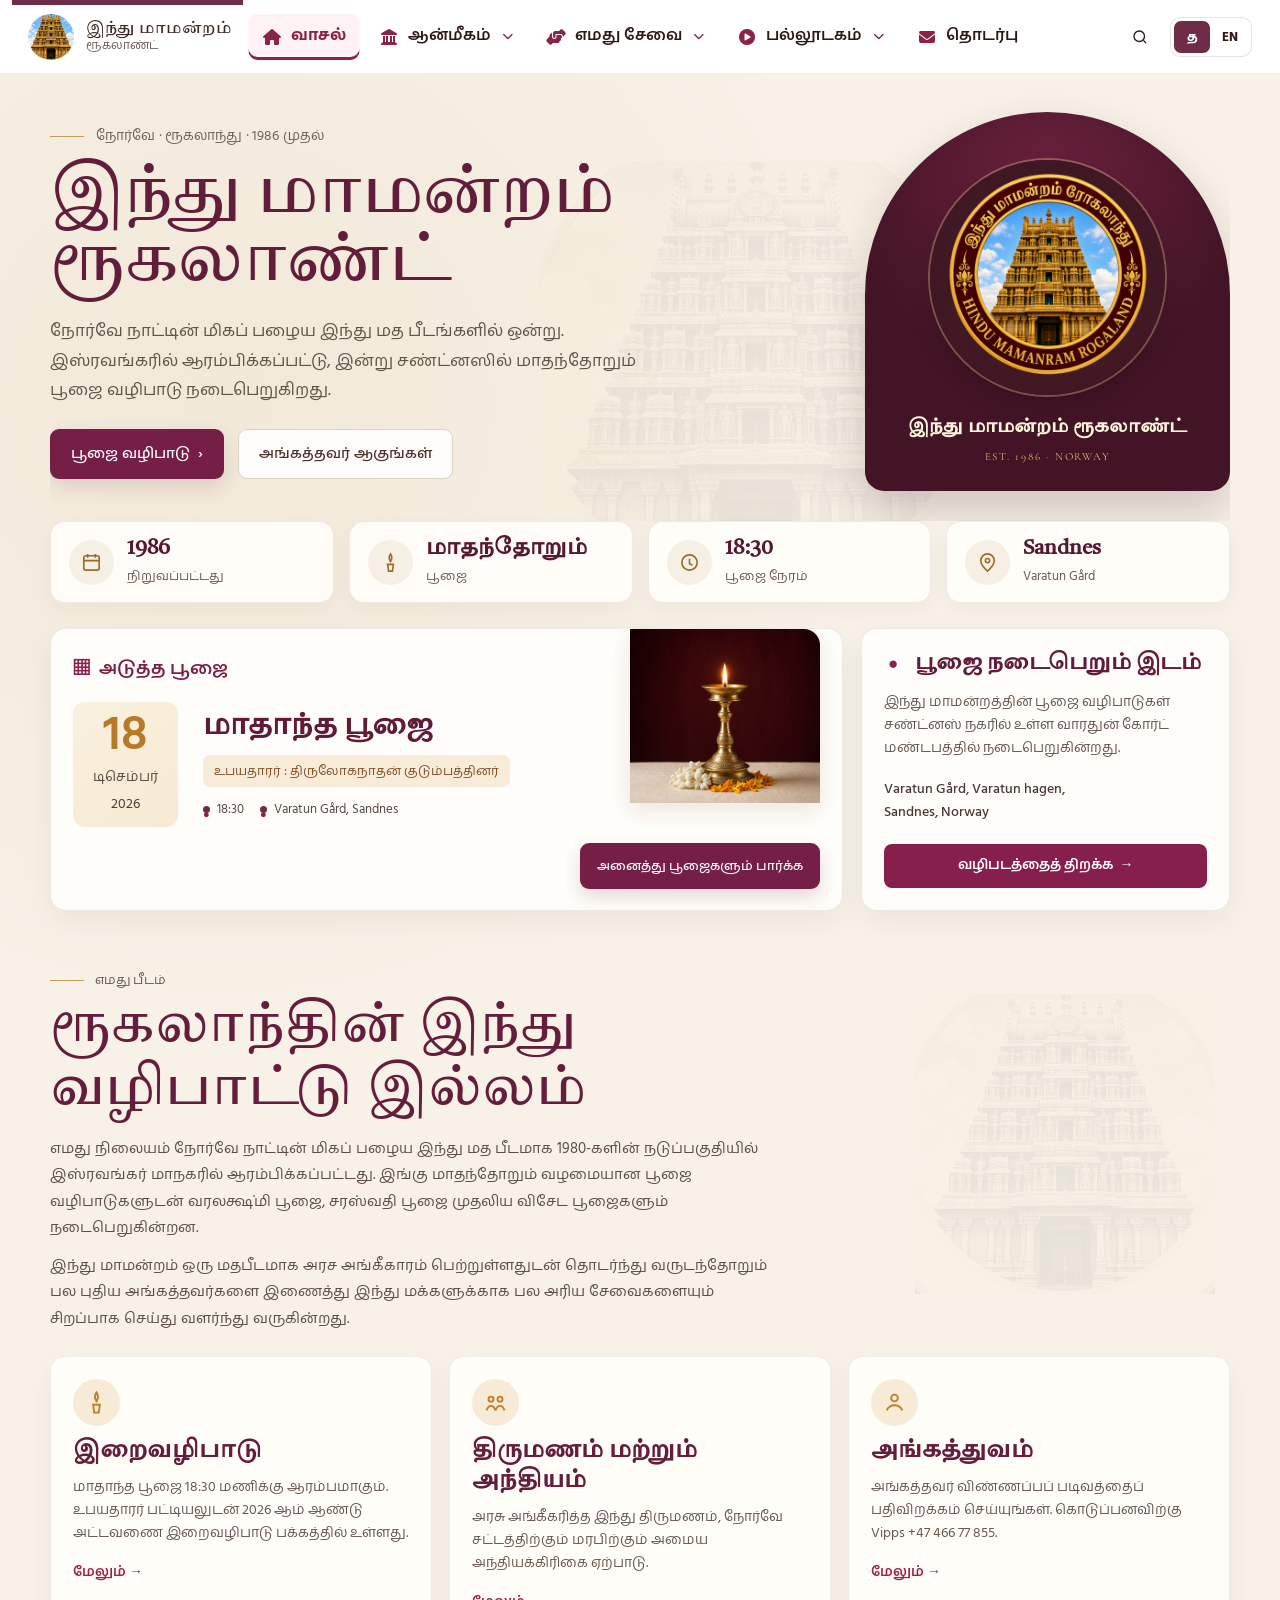
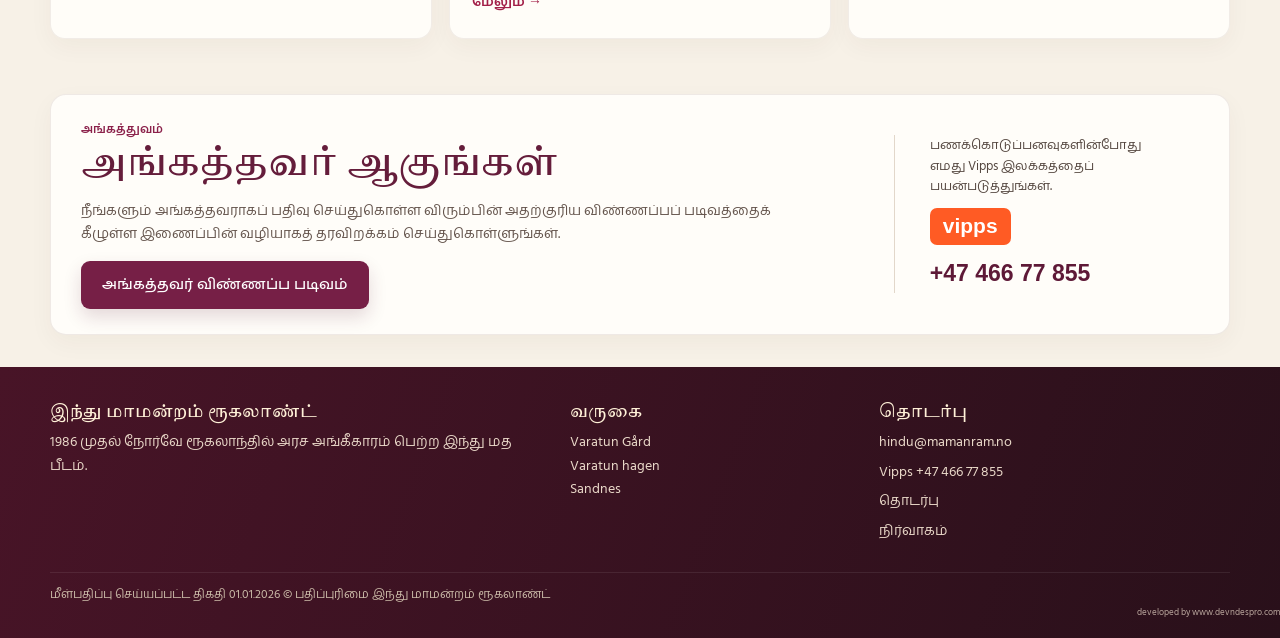
==== commit efacea50: "Add navigation and submenu icons to home page" ====
--- a/index.html
+++ b/index.html
@@ -8,15 +8,32 @@
   <link rel="icon" href="assets/favicon.svg" type="image/svg+xml">
   <link rel="preconnect" href="https://fonts.googleapis.com">
   <link rel="preconnect" href="https://fonts.gstatic.com" crossorigin>
-  
-  <link
-    href="https://fonts.googleapis.com/css2?family=Cormorant+Garamond:wght@500;600&family=Hind+Madurai:wght@400;500;600&family=Tiro+Tamil&display=swap"
-    rel="stylesheet"
-  >
-  
-
+  <link href="https://fonts.googleapis.com/css2?family=Cormorant+Garamond:wght@500;600&family=Hind+Madurai:wght@400;500;600&family=Tiro+Tamil&display=swap" rel="stylesheet">
+  <link rel="stylesheet" href="https://cdnjs.cloudflare.com/ajax/libs/font-awesome/6.7.2/css/all.min.css">
   <link rel="stylesheet" href="css/styles.css?v=20261004g">
   <link rel="stylesheet" href="css/home-v2.css?v=20261004h">
+  <style>
+    @media (min-width:981px){
+      #site-nav{gap:6px!important}
+      #site-nav>.nav-item>.nav-link,#site-nav>.nav-item>.nav-parent{display:inline-flex!important;align-items:center!important;justify-content:center!important;gap:9px!important;min-height:46px!important;padding:11px 14px!important;border-radius:9px!important;font-family:"Hind Madurai","Nirmala UI","Segoe UI",sans-serif!important;font-size:15.5px!important;font-weight:600!important;line-height:1.2!important;color:#2c1814!important;transition:background-color .2s ease,color .2s ease,box-shadow .2s ease,transform .2s ease!important}
+      #site-nav>.nav-item>.nav-link::before,#site-nav>.nav-item>.nav-parent::before{display:inline-flex!important;align-items:center!important;justify-content:center!important;width:19px!important;flex:0 0 19px!important;color:#8b2346!important;font-family:"Font Awesome 6 Free"!important;font-size:16px!important;font-weight:900!important;line-height:1!important;-webkit-font-smoothing:antialiased}
+      #site-nav>.nav-item:nth-child(1)>.nav-link::before{content:"\f015"!important}
+      #site-nav>.nav-item:nth-child(2)>.nav-parent::before{content:"\f66f"!important}
+      #site-nav>.nav-item:nth-child(3)>.nav-parent::before{content:"\f4c4"!important}
+      #site-nav>.nav-item:nth-child(4)>.nav-parent::before{content:"\f144"!important}
+      #site-nav>.nav-item:nth-child(5)>.nav-link::before{content:"\f0e0"!important}
+      #site-nav>.nav-item>.nav-parent::after{content:"\f078"!important;position:static!important;display:inline-flex!important;align-items:center!important;justify-content:center!important;width:auto!important;height:auto!important;margin-left:2px!important;background:none!important;border-radius:0!important;color:#8b2346!important;font-family:"Font Awesome 6 Free"!important;font-size:11px!important;font-weight:900!important;line-height:1!important;transform:none!important;transition:transform .2s ease!important;-webkit-font-smoothing:antialiased}
+      #site-nav>.nav-item:hover>.nav-parent::after,#site-nav>.nav-item:focus-within>.nav-parent::after{transform:rotate(180deg)!important}
+      #site-nav>.nav-item>.nav-link:hover,#site-nav>.nav-item>.nav-parent:hover{background:#f9e9ed!important;color:#8b2346!important;transform:translateY(-1px)!important}
+      #site-nav>.nav-item>.nav-link.is-active,#site-nav>.nav-item>.nav-parent.is-active{background:#fff2f4!important;color:#8b2346!important;font-weight:700!important;box-shadow:inset 0 -3px 0 #8b2346!important}
+      #site-nav>.nav-item>.nav-link.is-active::after{display:none!important}
+      #site-nav>.nav-item>.nav-parent.is-active::after{display:inline-flex!important}
+      #site-nav .menu{top:100%!important;margin-top:0!important;min-width:235px!important;padding:8px!important;border-radius:12px!important;border:1px solid rgba(110,44,70,.12)!important;box-shadow:0 18px 45px rgba(62,22,40,.14)!important}
+      #site-nav .menu::before{content:"";position:absolute;left:0;right:0;top:-8px;height:8px;background:transparent}
+      #site-nav .menu a{padding:10px 12px!important;border-radius:8px!important;font-family:"Hind Madurai","Nirmala UI",sans-serif!important;font-weight:500!important;transition:background .18s ease,color .18s ease!important}
+      #site-nav .menu a:hover{background:#f9e9ed!important;color:#8b2346!important}
+    }
+  </style>
 </head>
 <body data-page="home" data-title-ta="இந்து மாமன்றம் ரூகலாண்ட்" data-title-en="Hindu Mamanram Rogaland">
   <header id="site-header"></header>
@@ -32,109 +49,35 @@
         </div>
       </div>
       <figure class="seal-card">
-        <span class="seal-lamp" aria-hidden="true"></span>
-        <span class="seal-lamp seal-lamp-right" aria-hidden="true"></span>
+        <span class="seal-lamp" aria-hidden="true"></span><span class="seal-lamp seal-lamp-right" aria-hidden="true"></span>
         <img class="seal-img" src="assets/hm-seal.jpg" alt="இந்து மாமன்றம் ரூகலாண்ட்">
-        <figcaption>
-          <strong data-i18n="seal.name">இந்து மாமன்றம் ரூகலாண்ட்</strong>
-          <span>EST. 1986 · NORWAY</span>
-        </figcaption>
+        <figcaption><strong data-i18n="seal.name">இந்து மாமன்றம் ரூகலாண்ட்</strong><span>EST. 1986 · NORWAY</span></figcaption>
       </figure>
     </div>
-
-    <div class="wrap">
-      <div class="stats">
-        <div class="stat"><span class="stat-icon" aria-hidden="true"><svg viewBox="0 0 24 24" fill="none" stroke="currentColor" stroke-width="1.7"><rect x="4" y="5" width="16" height="15" rx="2"/><path d="M8 3v4M16 3v4M4 10h16"/></svg></span><div><b data-i18n="stat.founded">1986</b><span data-i18n="stat.founded.sub">நிறுவப்பட்டது</span></div></div>
-        <div class="stat"><span class="stat-icon" aria-hidden="true"><svg viewBox="0 0 24 24" fill="none" stroke="currentColor" stroke-width="1.7"><path d="M12 3c2 3 2 5 0 8-2-3-2-5 0-8z"/><path d="M9 14h6l-1 7H10l-1-7z"/></svg></span><div><b data-i18n="stat.pooja">மாதந்தோறும்</b><span data-i18n="stat.pooja.sub">பூஜை</span></div></div>
-        <div class="stat"><span class="stat-icon" aria-hidden="true"><svg viewBox="0 0 24 24" fill="none" stroke="currentColor" stroke-width="1.7"><circle cx="12" cy="12" r="8"/><path d="M12 8v5l3 2"/></svg></span><div><b data-i18n="stat.time">18:30</b><span data-i18n="stat.time.sub">பூஜை நேரம்</span></div></div>
-        <div class="stat"><span class="stat-icon" aria-hidden="true"><svg viewBox="0 0 24 24" fill="none" stroke="currentColor" stroke-width="1.7"><path d="M12 21s7-6 7-11a7 7 0 1 0-14 0c0 5 7 11 7 11z"/><circle cx="12" cy="10" r="2.2"/></svg></span><div><b>Sandnes</b><span>Varatun Gård</span></div></div>
+    <div class="wrap"><div class="stats">
+      <div class="stat"><span class="stat-icon" aria-hidden="true"><svg viewBox="0 0 24 24" fill="none" stroke="currentColor" stroke-width="1.7"><rect x="4" y="5" width="16" height="15" rx="2"/><path d="M8 3v4M16 3v4M4 10h16"/></svg></span><div><b data-i18n="stat.founded">1986</b><span data-i18n="stat.founded.sub">நிறுவப்பட்டது</span></div></div>
+      <div class="stat"><span class="stat-icon" aria-hidden="true"><svg viewBox="0 0 24 24" fill="none" stroke="currentColor" stroke-width="1.7"><path d="M12 3c2 3 2 5 0 8-2-3-2-5 0-8z"/><path d="M9 14h6l-1 7H10l-1-7z"/></svg></span><div><b data-i18n="stat.pooja">மாதந்தோறும்</b><span data-i18n="stat.pooja.sub">பூஜை</span></div></div>
+      <div class="stat"><span class="stat-icon" aria-hidden="true"><svg viewBox="0 0 24 24" fill="none" stroke="currentColor" stroke-width="1.7"><circle cx="12" cy="12" r="8"/><path d="M12 8v5l3 2"/></svg></span><div><b data-i18n="stat.time">18:30</b><span data-i18n="stat.time.sub">பூஜை நேரம்</span></div></div>
+      <div class="stat"><span class="stat-icon" aria-hidden="true"><svg viewBox="0 0 24 24" fill="none" stroke="currentColor" stroke-width="1.7"><path d="M12 21s7-6 7-11a7 7 0 1 0-14 0c0 5 7 11 7 11z"/><circle cx="12" cy="10" r="2.2"/></svg></span><div><b>Sandnes</b><span>Varatun Gård</span></div></div>
+    </div></div>
+    <section class="section next-band"><div class="wrap next-grid">
+      <article class="next-card" id="next-pooja"><p class="kicker" data-i18n="next.kicker">அடுத்த பூஜை</p><div class="next-main"><div class="next-when"><b data-next="day">10</b><span data-next="month">அக்டோபர்</span><small data-next="year">2026</small></div><div><h2 data-next="name">மஹாளயபக்ஷ பூஜை</h2><p class="next-sponsor" data-next="sponsor">உபயதாரர் : அடியார்கள் உபயம்</p><p class="next-meta"><span>18:30</span><span>Varatun Gård, Sandnes</span></p></div></div><img class="next-photo" src="assets/deity-mahalaya.jpg" alt=""><a class="btn btn-primary" href="worship.html" data-i18n="next.all">அனைத்து பூஜைகளும் பார்க்க</a></article>
+      <aside class="place-card"><h3 data-i18n="home.venue.title">பூஜை நடைபெறும் இடம்</h3><p data-i18n="home.venue.short">இந்து மாமன்றத்தின் பூஜை வழிபாடுகள் சண்ட்னஸ் நகரில் உள்ள வாரதுன் கோர்ட் மண்டபத்தில் நடைபெறுகின்றது.</p><p class="place-address">Varatun Gård, Varatun hagen,<br>Sandnes, Norway</p><a href="https://www.google.com/maps/search/?api=1&amp;query=Varatun+G%C3%A5rd+Varatun+hagen+Sandnes" target="_blank" rel="noopener" data-i18n="home.venue.map">வழிபடத்தைத் திறக்க</a></aside>
+    </div></section>
+    <section class="section" id="live-notices" hidden><div class="wrap"><p class="kicker" data-i18n="notice.kicker">அறிவிப்பு</p><h2 data-i18n="notice.heading">குழு அறிவிப்பு</h2><div class="notice-list" id="notice-list"></div></div></section>
+    <section class="section about-home"><div class="wrap"><p class="kicker" data-i18n="home.kicker">எமது பீடம்</p><h2 data-i18n="home.heading">ரூகலாந்தின் இந்து வழிபாட்டு இல்லம்</h2><div class="about-copy prose"><p data-i18n="home.p1">எமது நிலையம் நோர்வே நாட்டின் மிகப் பழைய இந்து மத பீடமாக 1980-களின் நடுப்பகுதியில் இஸ்ரவங்கர் மாநகரில் ஆரம்பிக்கப்பட்டது. இங்கு மாதந்தோறும் வழமையான பூஜை வழிபாடுகளுடன் வரலக்ஷ்மி பூஜை, சரஸ்வதி பூஜை முதலிய விசேட பூஜைகளும் நடைபெறுகின்றன.</p><p data-i18n="home.p2">இந்து மாமன்றம் ஒரு மதபீடமாக அரச அங்கீகாரம் பெற்றுள்ளதுடன் தொடர்ந்து வருடந்தோறும் பல புதிய அங்கத்தவர்களை இணைத்து இந்து மக்களுக்காக பல அரிய சேவைகளையும் சிறப்பாக செய்து வளர்ந்து வருகின்றது.</p></div>
+      <div class="grid-3">
+        <article class="card"><span class="card-icon" aria-hidden="true"><svg viewBox="0 0 24 24" fill="none" stroke="currentColor" stroke-width="1.7"><path d="M12 3c2 3 2 5 0 8-2-3-2-5 0-8z"/><path d="M9 14h6l-1 7H10l-1-7z"/></svg></span><h3 data-i18n="home.card1.title">இறைவழிபாடு</h3><p data-i18n="home.card1.text">மாதாந்த பூஜை 18:30 மணிக்கு ஆரம்பமாகும். உபயதாரர் பட்டியலுடன் 2026 ஆம் ஆண்டு அட்டவணை இறைவழிபாடு பக்கத்தில் உள்ளது.</p><a class="more" href="worship.html" data-i18n="home.more">மேலும்</a></article>
+        <article class="card"><span class="card-icon" aria-hidden="true"><svg viewBox="0 0 24 24" fill="none" stroke="currentColor" stroke-width="1.7"><circle cx="8" cy="9" r="2.2"/><circle cx="16" cy="9" r="2.2"/><path d="M4 19c1-3 2.6-4 4-4s3 1 4 4M12 19c1-3 2.6-4 4-4s3 1 4 4"/></svg></span><h3 data-i18n="home.card2.title">திருமணம் மற்றும் அந்தியம்</h3><p data-i18n="home.card2.text">அரசு அங்கீகரித்த இந்து திருமணம், நோர்வே சட்டத்திற்கும் மரபிற்கும் அமைய அந்தியக்கிரிகை ஏற்பாடு.</p><a class="more" href="wedding.html" data-i18n="home.more">மேலும்</a></article>
+        <article class="card"><span class="card-icon" aria-hidden="true"><svg viewBox="0 0 24 24" fill="none" stroke="currentColor" stroke-width="1.7"><circle cx="12" cy="8" r="3"/><path d="M5 19c1.4-3 3.6-4.5 7-4.5S17.6 16 19 19"/></svg></span><h3 data-i18n="home.card3.title">அங்கத்துவம்</h3><p data-i18n="home.card3.text">அங்கத்தவர் விண்ணப்பப் படிவத்தைப் பதிவிறக்கம் செய்யுங்கள். கொடுப்பனவிற்கு Vipps +47 466 77 855.</p><a class="more" href="#membership" data-i18n="home.more">மேலும்</a></article>
       </div>
-    </div>
-
-    <section class="section next-band">
-      <div class="wrap next-grid">
-        <article class="next-card" id="next-pooja">
-          <p class="kicker" data-i18n="next.kicker">அடுத்த பூஜை</p>
-          <div class="next-main">
-            <div class="next-when"><b data-next="day">10</b><span data-next="month">அக்டோபர்</span><small data-next="year">2026</small></div>
-            <div>
-              <h2 data-next="name">மஹாளயபக்ஷ பூஜை</h2>
-              <p class="next-sponsor" data-next="sponsor">உபயதாரர் : அடியார்கள் உபயம்</p>
-              <p class="next-meta"><span>18:30</span><span>Varatun Gård, Sandnes</span></p>
-            </div>
-          </div>
-          <img class="next-photo" src="assets/deity-mahalaya.jpg" alt="">
-          <a class="btn btn-primary" href="worship.html" data-i18n="next.all">அனைத்து பூஜைகளும் பார்க்க</a>
-        </article>
-        <aside class="place-card">
-          <h3 data-i18n="home.venue.title">பூஜை நடைபெறும் இடம்</h3>
-          <p data-i18n="home.venue.short">இந்து மாமன்றத்தின் பூஜை வழிபாடுகள் சண்ட்னஸ் நகரில் உள்ள வாரதுன் கோர்ட் மண்டபத்தில் நடைபெறுகின்றது.</p>
-          <p class="place-address">Varatun Gård, Varatun hagen,<br>Sandnes, Norway</p>
-          <a href="https://www.google.com/maps/search/?api=1&amp;query=Varatun+G%C3%A5rd+Varatun+hagen+Sandnes" target="_blank" rel="noopener" data-i18n="home.venue.map">வழிபடத்தைத் திறக்க</a>
-        </aside>
-      </div>
-    </section>
-
-    <section class="section" id="live-notices" hidden>
-      <div class="wrap">
-        <p class="kicker" data-i18n="notice.kicker">அறிவிப்பு</p>
-        <h2 data-i18n="notice.heading">குழு அறிவிப்பு</h2>
-        <div class="notice-list" id="notice-list"></div>
-      </div>
-    </section>
-
-    <section class="section about-home">
-      <div class="wrap">
-        <p class="kicker" data-i18n="home.kicker">எமது பீடம்</p>
-        <h2 data-i18n="home.heading">ரூகலாந்தின் இந்து வழிபாட்டு இல்லம்</h2>
-        <div class="about-copy prose">
-            <p data-i18n="home.p1">எமது நிலையம் நோர்வே நாட்டின் மிகப் பழைய இந்து மத பீடமாக 1980-களின் நடுப்பகுதியில் இஸ்ரவங்கர் மாநகரில் ஆரம்பிக்கப்பட்டது. இங்கு மாதந்தோறும் வழமையான பூஜை வழிபாடுகளுடன் வரலக்ஷ்மி பூஜை, சரஸ்வதி பூஜை முதலிய விசேட பூஜைகளும் நடைபெறுகின்றன.</p>
-            <p data-i18n="home.p2">இந்து மாமன்றம் ஒரு மதபீடமாக அரச அங்கீகாரம் பெற்றுள்ளதுடன் தொடர்ந்து வருடந்தோறும் பல புதிய அங்கத்தவர்களை இணைத்து இந்து மக்களுக்காக பல அரிய சேவைகளையும் சிறப்பாக செய்து வளர்ந்து வருகின்றது.</p>
-          </div>
-        <div class="grid-3">
-          <article class="card">
-            <span class="card-icon" aria-hidden="true"><svg viewBox="0 0 24 24" fill="none" stroke="currentColor" stroke-width="1.7"><path d="M12 3c2 3 2 5 0 8-2-3-2-5 0-8z"/><path d="M9 14h6l-1 7H10l-1-7z"/></svg></span>
-            <h3 data-i18n="home.card1.title">இறைவழிபாடு</h3>
-            <p data-i18n="home.card1.text">மாதாந்த பூஜை 18:30 மணிக்கு ஆரம்பமாகும். உபயதாரர் பட்டியலுடன் 2026 ஆம் ஆண்டு அட்டவணை இறைவழிபாடு பக்கத்தில் உள்ளது.</p>
-            <a class="more" href="worship.html" data-i18n="home.more">மேலும்</a>
-          </article>
-          <article class="card">
-            <span class="card-icon" aria-hidden="true"><svg viewBox="0 0 24 24" fill="none" stroke="currentColor" stroke-width="1.7"><circle cx="8" cy="9" r="2.2"/><circle cx="16" cy="9" r="2.2"/><path d="M4 19c1-3 2.6-4 4-4s3 1 4 4M12 19c1-3 2.6-4 4-4s3 1 4 4"/></svg></span>
-            <h3 data-i18n="home.card2.title">திருமணம் மற்றும் அந்தியம்</h3>
-            <p data-i18n="home.card2.text">அரசு அங்கீகரித்த இந்து திருமணம், நோர்வே சட்டத்திற்கும் மரபிற்கும் அமைய அந்தியக்கிரிகை ஏற்பாடு.</p>
-            <a class="more" href="wedding.html" data-i18n="home.more">மேலும்</a>
-          </article>
-          <article class="card">
-            <span class="card-icon" aria-hidden="true"><svg viewBox="0 0 24 24" fill="none" stroke="currentColor" stroke-width="1.7"><circle cx="12" cy="8" r="3"/><path d="M5 19c1.4-3 3.6-4.5 7-4.5S17.6 16 19 19"/></svg></span>
-            <h3 data-i18n="home.card3.title">அங்கத்துவம்</h3>
-            <p data-i18n="home.card3.text">அங்கத்தவர் விண்ணப்பப் படிவத்தைப் பதிவிறக்கம் செய்யுங்கள். கொடுப்பனவிற்கு Vipps +47 466 77 855.</p>
-            <a class="more" href="#membership" data-i18n="home.more">மேலும்</a>
-          </article>
-        </div>
-      </div>
-    </section>
-
-    <section class="section" id="membership">
-      <div class="wrap vipps">
-        <div>
-          <p class="kicker" data-i18n="home.card3.title">அங்கத்துவம்</p>
-          <h2 data-i18n="member.title">அங்கத்தவர் ஆகுங்கள்</h2>
-          <p data-i18n="member.text">நீங்களும் அங்கத்தவராகப் பதிவு செய்துகொள்ள விரும்பின் அதற்குரிய விண்ணப்பப் படிவத்தைக் கீழுள்ள இணைப்பின் வழியாகத் தரவிறக்கம் செய்துகொள்ளுங்கள்.</p>
-          <div class="actions">
-            <a class="btn btn-primary" id="member-form-link" href="https://drive.google.com/file/d/1r3KylsjU2gi9ltvv-0XzuL-FSpJ1m9DA/view?usp=sharing" target="_blank" rel="noopener" data-i18n="member.form">அங்கத்தவர் விண்ணப்ப படிவம்</a>
-          </div>
-        </div>
-        <div class="vipps-pay">
-          <p data-i18n="member.pay">பணக்கொடுப்பனவுகளின்போது எமது Vipps இலக்கத்தைப் பயன்படுத்துங்கள்.</p>
-          <span class="vipps-logo" aria-hidden="true">vipps</span>
-          <a class="vipps-num" href="tel:+4746677855">+47 466 77 855</a>
-        </div>
-      </div>
-    </section>
+    </div></section>
+    <section class="section" id="membership"><div class="wrap vipps"><div><p class="kicker" data-i18n="home.card3.title">அங்கத்துவம்</p><h2 data-i18n="member.title">அங்கத்தவர் ஆகுங்கள்</h2><p data-i18n="member.text">நீங்களும் அங்கத்தவராகப் பதிவு செய்துகொள்ள விரும்பின் அதற்குரிய விண்ணப்பப் படிவத்தைக் கீழுள்ள இணைப்பின் வழியாகத் தரவிறக்கம் செய்துகொள்ளுங்கள்.</p><div class="actions"><a class="btn btn-primary" id="member-form-link" href="https://drive.google.com/file/d/1r3KylsjU2gi9ltvv-0XzuL-FSpJ1m9DA/view?usp=sharing" target="_blank" rel="noopener" data-i18n="member.form">அங்கத்தவர் விண்ணப்ப படிவம்</a></div></div><div class="vipps-pay"><p data-i18n="member.pay">பணக்கொடுப்பனவுகளின்போது எமது Vipps இலக்கத்தைப் பயன்படுத்துங்கள்.</p><span class="vipps-logo" aria-hidden="true">vipps</span><a class="vipps-num" href="tel:+4746677855">+47 466 77 855</a></div></div></section>
   </main>
   <footer id="site-footer"></footer>
   <script src="js/pooja-data.js"></script>
   <script src="js/store.js"></script>
   <script src="js/main.js"></script>
+  <script src="js/submenu-icons.js?v=20261004b"></script>
 </body>
-</html>
+</html>
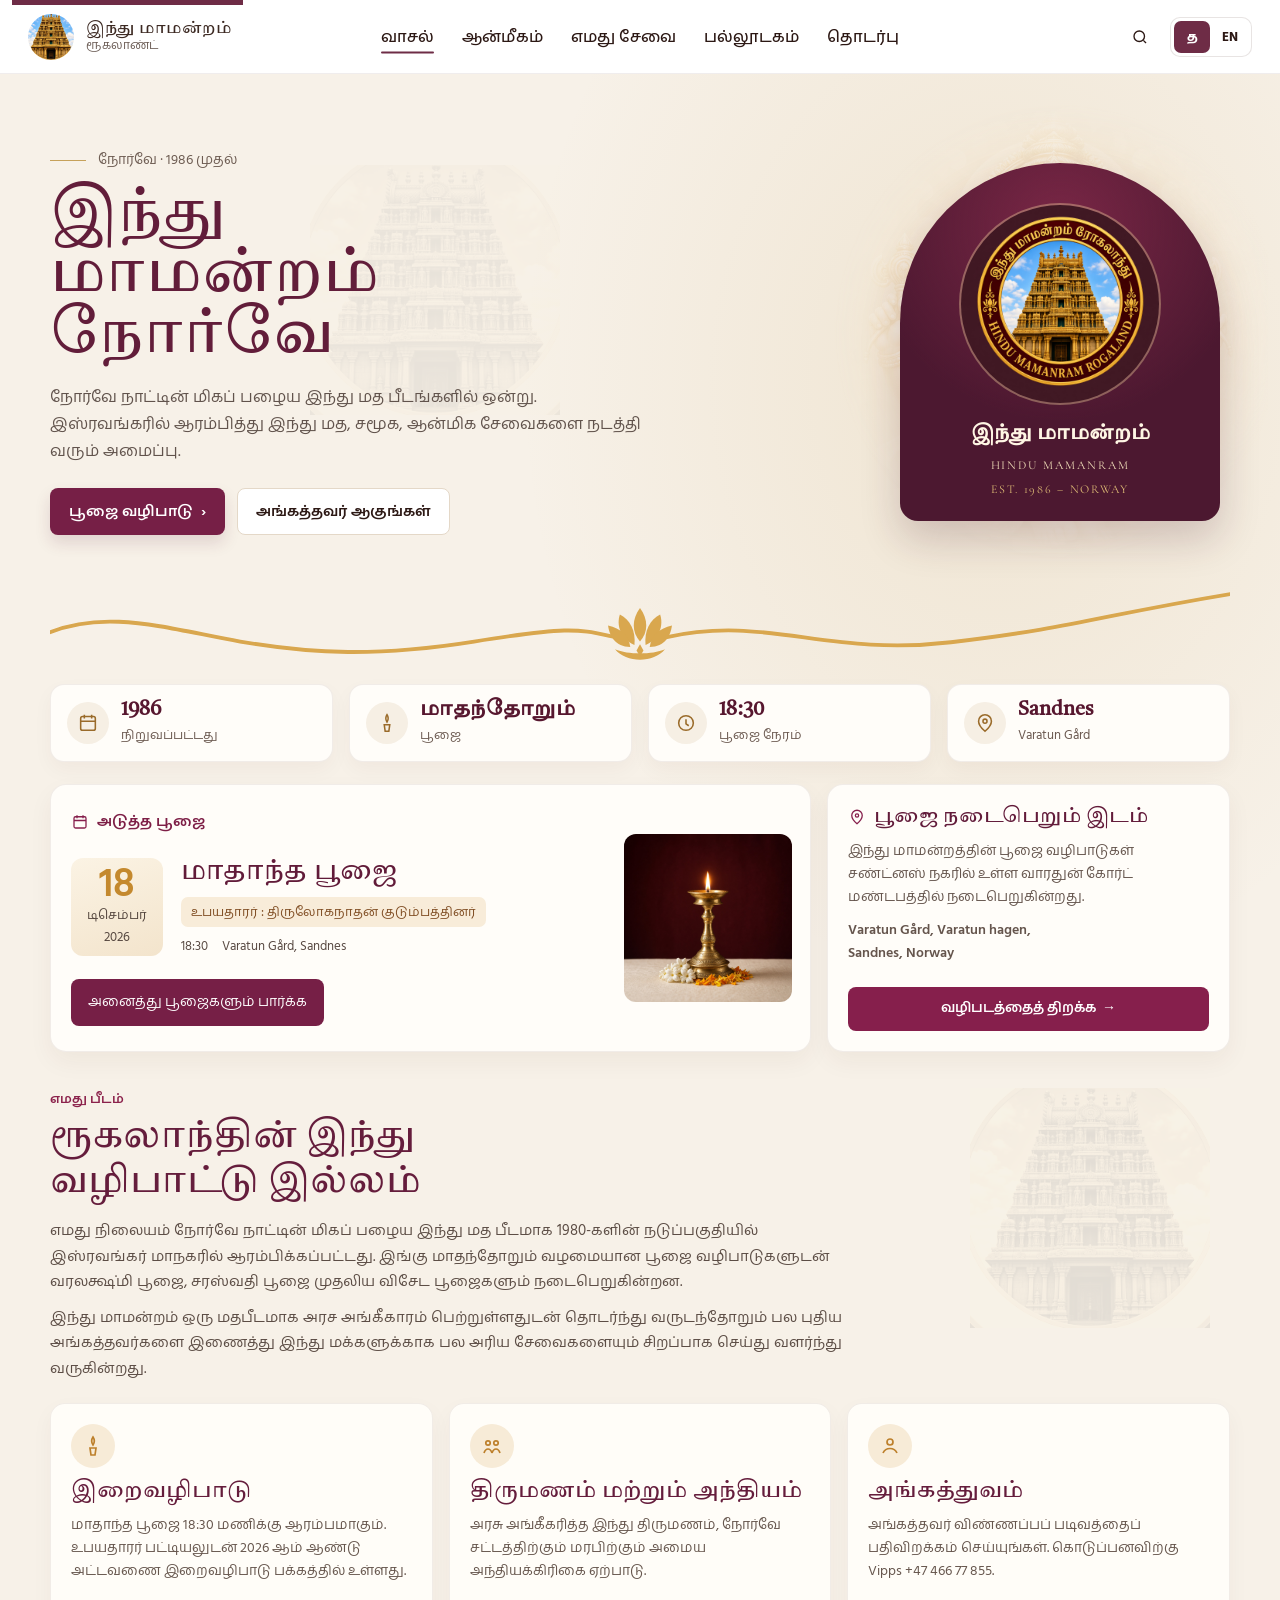
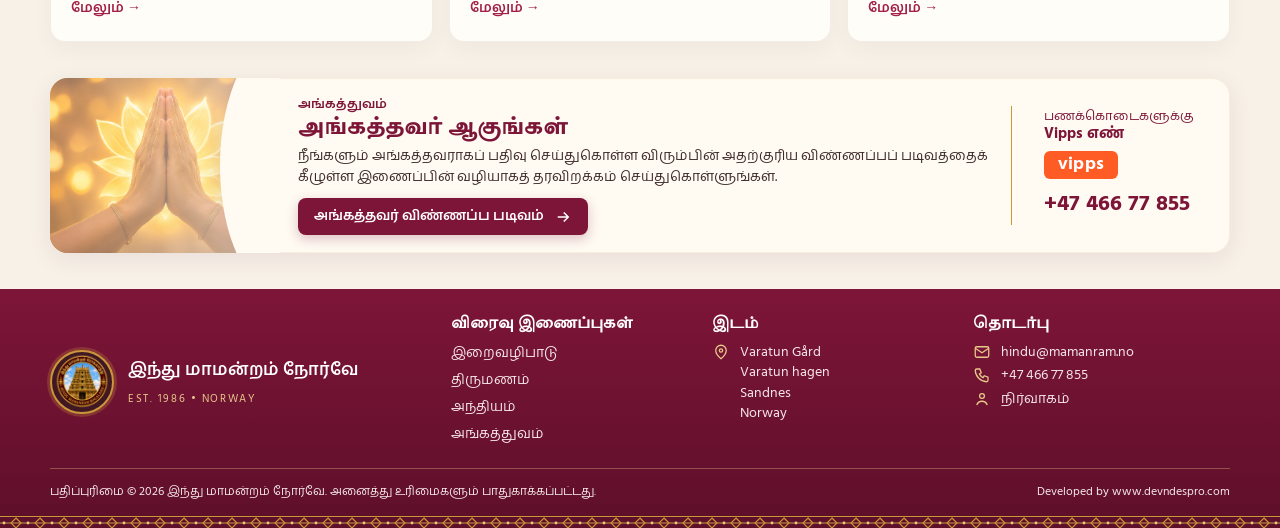
==== commit 90d74ec5: "Add Hindu Mamanram website enhancements and assets" ====
--- a/index.html
+++ b/index.html
@@ -8,76 +8,205 @@
   <link rel="icon" href="assets/favicon.svg" type="image/svg+xml">
   <link rel="preconnect" href="https://fonts.googleapis.com">
   <link rel="preconnect" href="https://fonts.gstatic.com" crossorigin>
-  <link href="https://fonts.googleapis.com/css2?family=Cormorant+Garamond:wght@500;600&family=Hind+Madurai:wght@400;500;600&family=Tiro+Tamil&display=swap" rel="stylesheet">
-  <link rel="stylesheet" href="https://cdnjs.cloudflare.com/ajax/libs/font-awesome/6.7.2/css/all.min.css">
-  <link rel="stylesheet" href="css/styles.css?v=20261004g">
-  <link rel="stylesheet" href="css/home-v2.css?v=20261004h">
-  <style>
-    @media (min-width:981px){
-      #site-nav{gap:6px!important}
-      #site-nav>.nav-item>.nav-link,#site-nav>.nav-item>.nav-parent{display:inline-flex!important;align-items:center!important;justify-content:center!important;gap:9px!important;min-height:46px!important;padding:11px 14px!important;border-radius:9px!important;font-family:"Hind Madurai","Nirmala UI","Segoe UI",sans-serif!important;font-size:15.5px!important;font-weight:600!important;line-height:1.2!important;color:#2c1814!important;transition:background-color .2s ease,color .2s ease,box-shadow .2s ease,transform .2s ease!important}
-      #site-nav>.nav-item>.nav-link::before,#site-nav>.nav-item>.nav-parent::before{display:inline-flex!important;align-items:center!important;justify-content:center!important;width:19px!important;flex:0 0 19px!important;color:#8b2346!important;font-family:"Font Awesome 6 Free"!important;font-size:16px!important;font-weight:900!important;line-height:1!important;-webkit-font-smoothing:antialiased}
-      #site-nav>.nav-item:nth-child(1)>.nav-link::before{content:"\f015"!important}
-      #site-nav>.nav-item:nth-child(2)>.nav-parent::before{content:"\f66f"!important}
-      #site-nav>.nav-item:nth-child(3)>.nav-parent::before{content:"\f4c4"!important}
-      #site-nav>.nav-item:nth-child(4)>.nav-parent::before{content:"\f144"!important}
-      #site-nav>.nav-item:nth-child(5)>.nav-link::before{content:"\f0e0"!important}
-      #site-nav>.nav-item>.nav-parent::after{content:"\f078"!important;position:static!important;display:inline-flex!important;align-items:center!important;justify-content:center!important;width:auto!important;height:auto!important;margin-left:2px!important;background:none!important;border-radius:0!important;color:#8b2346!important;font-family:"Font Awesome 6 Free"!important;font-size:11px!important;font-weight:900!important;line-height:1!important;transform:none!important;transition:transform .2s ease!important;-webkit-font-smoothing:antialiased}
-      #site-nav>.nav-item:hover>.nav-parent::after,#site-nav>.nav-item:focus-within>.nav-parent::after{transform:rotate(180deg)!important}
-      #site-nav>.nav-item>.nav-link:hover,#site-nav>.nav-item>.nav-parent:hover{background:#f9e9ed!important;color:#8b2346!important;transform:translateY(-1px)!important}
-      #site-nav>.nav-item>.nav-link.is-active,#site-nav>.nav-item>.nav-parent.is-active{background:#fff2f4!important;color:#8b2346!important;font-weight:700!important;box-shadow:inset 0 -3px 0 #8b2346!important}
-      #site-nav>.nav-item>.nav-link.is-active::after{display:none!important}
-      #site-nav>.nav-item>.nav-parent.is-active::after{display:inline-flex!important}
-      #site-nav .menu{top:100%!important;margin-top:0!important;min-width:235px!important;padding:8px!important;border-radius:12px!important;border:1px solid rgba(110,44,70,.12)!important;box-shadow:0 18px 45px rgba(62,22,40,.14)!important}
-      #site-nav .menu::before{content:"";position:absolute;left:0;right:0;top:-8px;height:8px;background:transparent}
-      #site-nav .menu a{padding:10px 12px!important;border-radius:8px!important;font-family:"Hind Madurai","Nirmala UI",sans-serif!important;font-weight:500!important;transition:background .18s ease,color .18s ease!important}
-      #site-nav .menu a:hover{background:#f9e9ed!important;color:#8b2346!important}
-    }
-  </style>
+  
+  <link
+    href="https://fonts.googleapis.com/css2?family=Cormorant+Garamond:wght@500;600&family=Hind+Madurai:wght@400;500;600&family=Tiro+Tamil&display=swap"
+    rel="stylesheet"
+  >
+  
+
+  <link rel="stylesheet" href="css/styles.css?v=20261101h">
+  <link rel="stylesheet" href="css/home-v2.css?v=20261101s">
 </head>
 <body data-page="home" data-title-ta="இந்து மாமன்றம் ரூகலாண்ட்" data-title-en="Hindu Mamanram Rogaland">
   <header id="site-header"></header>
   <main id="main">
-    <div class="wrap hero home-hero">
+    <section class="home-hero" aria-labelledby="home-title">
+      <div class="wrap hero-grid">
+        <div class="hero-copy">
+          <p class="eyebrow" data-i18n="hero.eyebrow">நோர்வே · 1986 முதல்</p>
+          <h1 id="home-title"><span class="hero-name" data-i18n="hero.title1">இந்து மாமன்றம்</span><span data-i18n="hero.title2">நோர்வே</span></h1>
+          <p class="lede" data-i18n="hero.lead">நோர்வே நாட்டின் மிகப் பழைய இந்து மத பீடங்களில் ஒன்று. இஸ்ரவங்கரில் ஆரம்பித்து இந்து மத, சமூக, ஆன்மிக சேவைகளை நடத்தி வரும் அமைப்பு.</p>
+          <div class="actions">
+            <a class="btn btn-primary" href="worship.html"><span data-i18n="hero.worship">பூஜை வழிபாடு</span><span aria-hidden="true"> ›</span></a>
+            <a class="btn btn-ghost" href="#membership"><span data-i18n="hero.member">அங்கத்தவர் ஆகுங்கள்</span></a>
+          </div>
+        </div>
+        <figure class="seal-card">
+          <img class="seal-img" src="assets/hm-seal.jpg" alt="இந்து மாமன்றம்">
+          <figcaption>
+            <strong>இந்து மாமன்றம்</strong>
+            <span class="seal-latin">HINDU MAMANRAM</span>
+            <span class="seal-est">EST. 1986 – NORWAY</span>
+          </figcaption>
+        </figure>
+        <div class="hero-deity" aria-hidden="true">
+          <img src="assets/ganesha-golden-watermark.png?v=20261101r" alt="">
+        </div>
+      </div>
+    </section>
+    <div class="wrap wave-band" aria-hidden="true">
+      <img src="assets/hm-gold-wave.svg?v=20261101n" alt="" width="1200" height="72">
+    </div>
+
+    <div class="wrap">
+      <div class="stats">
+        <div class="stat"><span class="stat-icon" aria-hidden="true"><svg viewBox="0 0 24 24" fill="none" stroke="currentColor" stroke-width="1.7"><rect x="4" y="5" width="16" height="15" rx="2"/><path d="M8 3v4M16 3v4M4 10h16"/></svg></span><div><b data-i18n="stat.founded">1986</b><span data-i18n="stat.founded.sub">நிறுவப்பட்டது</span></div></div>
+        <div class="stat"><span class="stat-icon" aria-hidden="true"><svg viewBox="0 0 24 24" fill="none" stroke="currentColor" stroke-width="1.7"><path d="M12 3c2 3 2 5 0 8-2-3-2-5 0-8z"/><path d="M9 14h6l-1 7H10l-1-7z"/></svg></span><div><b data-i18n="stat.pooja">மாதந்தோறும்</b><span data-i18n="stat.pooja.sub">பூஜை</span></div></div>
+        <div class="stat"><span class="stat-icon" aria-hidden="true"><svg viewBox="0 0 24 24" fill="none" stroke="currentColor" stroke-width="1.7"><circle cx="12" cy="12" r="8"/><path d="M12 8v5l3 2"/></svg></span><div><b data-i18n="stat.time">18:30</b><span data-i18n="stat.time.sub">பூஜை நேரம்</span></div></div>
+        <div class="stat"><span class="stat-icon" aria-hidden="true"><svg viewBox="0 0 24 24" fill="none" stroke="currentColor" stroke-width="1.7"><path d="M12 21s7-6 7-11a7 7 0 1 0-14 0c0 5 7 11 7 11z"/><circle cx="12" cy="10" r="2.2"/></svg></span><div><b>Sandnes</b><span>Varatun Gård</span></div></div>
+      </div>
+    </div>
+
+    <section class="section next-band">
+      <div class="wrap next-grid">
+        <article class="next-card" id="next-pooja">
+          <p class="kicker" data-i18n="next.kicker">அடுத்த பூஜை</p>
+          <div class="next-main">
+            <div class="next-when"><b data-next="day">10</b><span data-next="month">அக்டோபர்</span><small data-next="year">2026</small></div>
+            <div>
+              <h2 data-next="name">மஹாளயபக்ஷ பூஜை</h2>
+              <p class="next-sponsor" data-next="sponsor">உபயதாரர் : அடியார்கள் உபயம்</p>
+              <p class="next-meta"><span>18:30</span><span>Varatun Gård, Sandnes</span></p>
+            </div>
+          </div>
+          <img class="next-photo" src="assets/deity-mahalaya.jpg" alt="">
+          <a class="btn btn-primary" href="worship.html" data-i18n="next.all">அனைத்து பூஜைகளும் பார்க்க</a>
+        </article>
+        <aside class="place-card">
+          <h3 data-i18n="home.venue.title">பூஜை நடைபெறும் இடம்</h3>
+          <p data-i18n="home.venue.short">இந்து மாமன்றத்தின் பூஜை வழிபாடுகள் சண்ட்னஸ் நகரில் உள்ள வாரதுன் கோர்ட் மண்டபத்தில் நடைபெறுகின்றது.</p>
+          <p class="place-address">Varatun Gård, Varatun hagen,<br>Sandnes, Norway</p>
+          <a href="https://www.google.com/maps/search/?api=1&amp;query=Varatun+G%C3%A5rd+Varatun+hagen+Sandnes" target="_blank" rel="noopener" data-i18n="home.venue.map">வழிபடத்தைத் திறக்க</a>
+        </aside>
+      </div>
+    </section>
+
+    <section class="section" id="live-notices" hidden>
+      <div class="wrap">
+        <p class="kicker" data-i18n="notice.kicker">அறிவிப்பு</p>
+        <h2 data-i18n="notice.heading">குழு அறிவிப்பு</h2>
+        <div class="notice-list" id="notice-list"></div>
+      </div>
+    </section>
+
+    <section class="section about-home">
+      <div class="wrap">
+        <p class="kicker" data-i18n="home.kicker">எமது பீடம்</p>
+        <h2 data-i18n="home.heading">ரூகலாந்தின் இந்து வழிபாட்டு இல்லம்</h2>
+        <div class="about-copy prose">
+            <p data-i18n="home.p1">எமது நிலையம் நோர்வே நாட்டின் மிகப் பழைய இந்து மத பீடமாக 1980-களின் நடுப்பகுதியில் இஸ்ரவங்கர் மாநகரில் ஆரம்பிக்கப்பட்டது. இங்கு மாதந்தோறும் வழமையான பூஜை வழிபாடுகளுடன் வரலக்ஷ்மி பூஜை, சரஸ்வதி பூஜை முதலிய விசேட பூஜைகளும் நடைபெறுகின்றன.</p>
+            <p data-i18n="home.p2">இந்து மாமன்றம் ஒரு மதபீடமாக அரச அங்கீகாரம் பெற்றுள்ளதுடன் தொடர்ந்து வருடந்தோறும் பல புதிய அங்கத்தவர்களை இணைத்து இந்து மக்களுக்காக பல அரிய சேவைகளையும் சிறப்பாக செய்து வளர்ந்து வருகின்றது.</p>
+          </div>
+        <div class="grid-3">
+          <article class="card">
+            <span class="card-icon" aria-hidden="true"><svg viewBox="0 0 24 24" fill="none" stroke="currentColor" stroke-width="1.7"><path d="M12 3c2 3 2 5 0 8-2-3-2-5 0-8z"/><path d="M9 14h6l-1 7H10l-1-7z"/></svg></span>
+            <h3 data-i18n="home.card1.title">இறைவழிபாடு</h3>
+            <p data-i18n="home.card1.text">மாதாந்த பூஜை 18:30 மணிக்கு ஆரம்பமாகும். உபயதாரர் பட்டியலுடன் 2026 ஆம் ஆண்டு அட்டவணை இறைவழிபாடு பக்கத்தில் உள்ளது.</p>
+            <a class="more" href="worship.html" data-i18n="home.more">மேலும்</a>
+          </article>
+          <article class="card">
+            <span class="card-icon" aria-hidden="true"><svg viewBox="0 0 24 24" fill="none" stroke="currentColor" stroke-width="1.7"><circle cx="8" cy="9" r="2.2"/><circle cx="16" cy="9" r="2.2"/><path d="M4 19c1-3 2.6-4 4-4s3 1 4 4M12 19c1-3 2.6-4 4-4s3 1 4 4"/></svg></span>
+            <h3 data-i18n="home.card2.title">திருமணம் மற்றும் அந்தியம்</h3>
+            <p data-i18n="home.card2.text">அரசு அங்கீகரித்த இந்து திருமணம், நோர்வே சட்டத்திற்கும் மரபிற்கும் அமைய அந்தியக்கிரிகை ஏற்பாடு.</p>
+            <a class="more" href="wedding.html" data-i18n="home.more">மேலும்</a>
+          </article>
+          <article class="card">
+            <span class="card-icon" aria-hidden="true"><svg viewBox="0 0 24 24" fill="none" stroke="currentColor" stroke-width="1.7"><circle cx="12" cy="8" r="3"/><path d="M5 19c1.4-3 3.6-4.5 7-4.5S17.6 16 19 19"/></svg></span>
+            <h3 data-i18n="home.card3.title">அங்கத்துவம்</h3>
+            <p data-i18n="home.card3.text">அங்கத்தவர் விண்ணப்பப் படிவத்தைப் பதிவிறக்கம் செய்யுங்கள். கொடுப்பனவிற்கு Vipps +47 466 77 855.</p>
+            <a class="more" href="#membership" data-i18n="home.more">மேலும்</a>
+          </article>
+        </div>
+      </div>
+    </section>
+
+    <link rel="stylesheet" href="css/home-v3-sections.css?v=202611020836">
+<section class="section hm-member" id="membership">
+  <div class="wrap">
+    <div class="hm-member-card">
+      <div class="hm-member-photo" aria-hidden="true"></div>
+      <div class="hm-member-body">
+        <p class="hm-member-kicker" data-i18n="home.card3.title">அங்கத்துவம்</p>
+        <h2 class="hm-member-title" data-i18n="member.title">அங்கத்தவர் ஆகுங்கள்</h2>
+        <p class="hm-member-text" data-i18n="member.text">நீங்களும் அங்கத்தவராகப் பதிவு செய்துகொள்ள விரும்பின் அதற்குரிய விண்ணப்பப் படிவத்தைக் கீழுள்ள இணைப்பின் வழியாகத் தரவிறக்கம் செய்துகொள்ளுங்கள்.</p>
+        <a class="hm-member-btn" id="member-form-link" href="https://drive.google.com/file/d/1r3KylsjU2gi9ltvv-0XzuL-FSpJ1m9DA/view?usp=sharing" target="_blank" rel="noopener">
+          <span data-i18n="member.form">அங்கத்தவர் விண்ணப்ப படிவம்</span>
+          <svg viewBox="0 0 24 24" width="18" height="18" fill="none" stroke="currentColor" stroke-width="2" aria-hidden="true"><path d="M5 12h14M13 6l6 6-6 6"/></svg>
+        </a>
+      </div>
+      <div class="hm-member-pay">
+        <p class="hm-pay-label">
+          <span data-lang="ta">பணக்கொடைகளுக்கு</span><span data-lang="en">For payments</span>
+          <b><span data-lang="ta">Vipps எண்</span><span data-lang="en">Vipps number</span></b>
+        </p>
+        <span class="hm-vipps-logo" aria-hidden="true">vipps</span>
+        <a class="hm-vipps-num" href="tel:+4746677855">+47 466 77 855</a>
+      </div>
+    </div>
+  </div>
+</section>
+  </main>
+  <link rel="stylesheet" href="css/home-v3-sections.css?v=202611020836">
+<footer class="hm-footer">
+  <div class="wrap hm-foot-grid">
+    <div class="hm-foot-brand">
+      <span class="hm-foot-logo" aria-hidden="true"></span>
       <div>
-        <p class="eyebrow" data-i18n="hero.eyebrow">நோர்வே · ரூகலாந்து · 1986 முதல்</p>
-        <h1>இந்து மாமன்றம்<br>ரூகலாண்ட்</h1>
-        <p class="lede" data-i18n="hero.lead">நோர்வே நாட்டின் மிகப் பழைய இந்து மத பீடங்களில் ஒன்று. இஸ்ரவங்கரில் ஆரம்பிக்கப்பட்டு, இன்று சண்ட்னஸில் மாதந்தோறும் பூஜை வழிபாடு நடைபெறுகிறது.</p>
-        <div class="actions">
-          <a class="btn btn-primary" href="worship.html"><span data-i18n="hero.worship">பூஜை வழிபாடு</span><span class="chev" aria-hidden="true">›</span></a>
-          <a class="btn btn-ghost" href="#membership"><span data-i18n="hero.member">அங்கத்தவர் ஆகுங்கள்</span></a>
-        </div>
-      </div>
-      <figure class="seal-card">
-        <span class="seal-lamp" aria-hidden="true"></span><span class="seal-lamp seal-lamp-right" aria-hidden="true"></span>
-        <img class="seal-img" src="assets/hm-seal.jpg" alt="இந்து மாமன்றம் ரூகலாண்ட்">
-        <figcaption><strong data-i18n="seal.name">இந்து மாமன்றம் ரூகலாண்ட்</strong><span>EST. 1986 · NORWAY</span></figcaption>
-      </figure>
-    </div>
-    <div class="wrap"><div class="stats">
-      <div class="stat"><span class="stat-icon" aria-hidden="true"><svg viewBox="0 0 24 24" fill="none" stroke="currentColor" stroke-width="1.7"><rect x="4" y="5" width="16" height="15" rx="2"/><path d="M8 3v4M16 3v4M4 10h16"/></svg></span><div><b data-i18n="stat.founded">1986</b><span data-i18n="stat.founded.sub">நிறுவப்பட்டது</span></div></div>
-      <div class="stat"><span class="stat-icon" aria-hidden="true"><svg viewBox="0 0 24 24" fill="none" stroke="currentColor" stroke-width="1.7"><path d="M12 3c2 3 2 5 0 8-2-3-2-5 0-8z"/><path d="M9 14h6l-1 7H10l-1-7z"/></svg></span><div><b data-i18n="stat.pooja">மாதந்தோறும்</b><span data-i18n="stat.pooja.sub">பூஜை</span></div></div>
-      <div class="stat"><span class="stat-icon" aria-hidden="true"><svg viewBox="0 0 24 24" fill="none" stroke="currentColor" stroke-width="1.7"><circle cx="12" cy="12" r="8"/><path d="M12 8v5l3 2"/></svg></span><div><b data-i18n="stat.time">18:30</b><span data-i18n="stat.time.sub">பூஜை நேரம்</span></div></div>
-      <div class="stat"><span class="stat-icon" aria-hidden="true"><svg viewBox="0 0 24 24" fill="none" stroke="currentColor" stroke-width="1.7"><path d="M12 21s7-6 7-11a7 7 0 1 0-14 0c0 5 7 11 7 11z"/><circle cx="12" cy="10" r="2.2"/></svg></span><div><b>Sandnes</b><span>Varatun Gård</span></div></div>
-    </div></div>
-    <section class="section next-band"><div class="wrap next-grid">
-      <article class="next-card" id="next-pooja"><p class="kicker" data-i18n="next.kicker">அடுத்த பூஜை</p><div class="next-main"><div class="next-when"><b data-next="day">10</b><span data-next="month">அக்டோபர்</span><small data-next="year">2026</small></div><div><h2 data-next="name">மஹாளயபக்ஷ பூஜை</h2><p class="next-sponsor" data-next="sponsor">உபயதாரர் : அடியார்கள் உபயம்</p><p class="next-meta"><span>18:30</span><span>Varatun Gård, Sandnes</span></p></div></div><img class="next-photo" src="assets/deity-mahalaya.jpg" alt=""><a class="btn btn-primary" href="worship.html" data-i18n="next.all">அனைத்து பூஜைகளும் பார்க்க</a></article>
-      <aside class="place-card"><h3 data-i18n="home.venue.title">பூஜை நடைபெறும் இடம்</h3><p data-i18n="home.venue.short">இந்து மாமன்றத்தின் பூஜை வழிபாடுகள் சண்ட்னஸ் நகரில் உள்ள வாரதுன் கோர்ட் மண்டபத்தில் நடைபெறுகின்றது.</p><p class="place-address">Varatun Gård, Varatun hagen,<br>Sandnes, Norway</p><a href="https://www.google.com/maps/search/?api=1&amp;query=Varatun+G%C3%A5rd+Varatun+hagen+Sandnes" target="_blank" rel="noopener" data-i18n="home.venue.map">வழிபடத்தைத் திறக்க</a></aside>
-    </div></section>
-    <section class="section" id="live-notices" hidden><div class="wrap"><p class="kicker" data-i18n="notice.kicker">அறிவிப்பு</p><h2 data-i18n="notice.heading">குழு அறிவிப்பு</h2><div class="notice-list" id="notice-list"></div></div></section>
-    <section class="section about-home"><div class="wrap"><p class="kicker" data-i18n="home.kicker">எமது பீடம்</p><h2 data-i18n="home.heading">ரூகலாந்தின் இந்து வழிபாட்டு இல்லம்</h2><div class="about-copy prose"><p data-i18n="home.p1">எமது நிலையம் நோர்வே நாட்டின் மிகப் பழைய இந்து மத பீடமாக 1980-களின் நடுப்பகுதியில் இஸ்ரவங்கர் மாநகரில் ஆரம்பிக்கப்பட்டது. இங்கு மாதந்தோறும் வழமையான பூஜை வழிபாடுகளுடன் வரலக்ஷ்மி பூஜை, சரஸ்வதி பூஜை முதலிய விசேட பூஜைகளும் நடைபெறுகின்றன.</p><p data-i18n="home.p2">இந்து மாமன்றம் ஒரு மதபீடமாக அரச அங்கீகாரம் பெற்றுள்ளதுடன் தொடர்ந்து வருடந்தோறும் பல புதிய அங்கத்தவர்களை இணைத்து இந்து மக்களுக்காக பல அரிய சேவைகளையும் சிறப்பாக செய்து வளர்ந்து வருகின்றது.</p></div>
-      <div class="grid-3">
-        <article class="card"><span class="card-icon" aria-hidden="true"><svg viewBox="0 0 24 24" fill="none" stroke="currentColor" stroke-width="1.7"><path d="M12 3c2 3 2 5 0 8-2-3-2-5 0-8z"/><path d="M9 14h6l-1 7H10l-1-7z"/></svg></span><h3 data-i18n="home.card1.title">இறைவழிபாடு</h3><p data-i18n="home.card1.text">மாதாந்த பூஜை 18:30 மணிக்கு ஆரம்பமாகும். உபயதாரர் பட்டியலுடன் 2026 ஆம் ஆண்டு அட்டவணை இறைவழிபாடு பக்கத்தில் உள்ளது.</p><a class="more" href="worship.html" data-i18n="home.more">மேலும்</a></article>
-        <article class="card"><span class="card-icon" aria-hidden="true"><svg viewBox="0 0 24 24" fill="none" stroke="currentColor" stroke-width="1.7"><circle cx="8" cy="9" r="2.2"/><circle cx="16" cy="9" r="2.2"/><path d="M4 19c1-3 2.6-4 4-4s3 1 4 4M12 19c1-3 2.6-4 4-4s3 1 4 4"/></svg></span><h3 data-i18n="home.card2.title">திருமணம் மற்றும் அந்தியம்</h3><p data-i18n="home.card2.text">அரசு அங்கீகரித்த இந்து திருமணம், நோர்வே சட்டத்திற்கும் மரபிற்கும் அமைய அந்தியக்கிரிகை ஏற்பாடு.</p><a class="more" href="wedding.html" data-i18n="home.more">மேலும்</a></article>
-        <article class="card"><span class="card-icon" aria-hidden="true"><svg viewBox="0 0 24 24" fill="none" stroke="currentColor" stroke-width="1.7"><circle cx="12" cy="8" r="3"/><path d="M5 19c1.4-3 3.6-4.5 7-4.5S17.6 16 19 19"/></svg></span><h3 data-i18n="home.card3.title">அங்கத்துவம்</h3><p data-i18n="home.card3.text">அங்கத்தவர் விண்ணப்பப் படிவத்தைப் பதிவிறக்கம் செய்யுங்கள். கொடுப்பனவிற்கு Vipps +47 466 77 855.</p><a class="more" href="#membership" data-i18n="home.more">மேலும்</a></article>
-      </div>
-    </div></section>
-    <section class="section" id="membership"><div class="wrap vipps"><div><p class="kicker" data-i18n="home.card3.title">அங்கத்துவம்</p><h2 data-i18n="member.title">அங்கத்தவர் ஆகுங்கள்</h2><p data-i18n="member.text">நீங்களும் அங்கத்தவராகப் பதிவு செய்துகொள்ள விரும்பின் அதற்குரிய விண்ணப்பப் படிவத்தைக் கீழுள்ள இணைப்பின் வழியாகத் தரவிறக்கம் செய்துகொள்ளுங்கள்.</p><div class="actions"><a class="btn btn-primary" id="member-form-link" href="https://drive.google.com/file/d/1r3KylsjU2gi9ltvv-0XzuL-FSpJ1m9DA/view?usp=sharing" target="_blank" rel="noopener" data-i18n="member.form">அங்கத்தவர் விண்ணப்ப படிவம்</a></div></div><div class="vipps-pay"><p data-i18n="member.pay">பணக்கொடுப்பனவுகளின்போது எமது Vipps இலக்கத்தைப் பயன்படுத்துங்கள்.</p><span class="vipps-logo" aria-hidden="true">vipps</span><a class="vipps-num" href="tel:+4746677855">+47 466 77 855</a></div></div></section>
-  </main>
-  <footer id="site-footer"></footer>
+        <strong><span data-i18n="hero.title1">இந்து மாமன்றம்</span> <span data-i18n="hero.title2">நோர்வே</span></strong>
+        <small>EST. 1986 &bull; NORWAY</small>
+      </div>
+    </div>
+
+    <nav class="hm-foot-col" aria-label="Quick links">
+      <h3><span data-lang="ta">விரைவு இணைப்புகள்</span><span data-lang="en">Quick links</span></h3>
+      <ul>
+        <li><a href="worship.html" data-i18n="home.card1.title">இறைவழிபாடு</a></li>
+        <li><a href="wedding.html"><span data-lang="ta">திருமணம்</span><span data-lang="en">Wedding</span></a></li>
+        <li><a href="wedding.html"><span data-lang="ta">அந்தியம்</span><span data-lang="en">Funeral rites</span></a></li>
+        <li><a href="index.html#membership" data-i18n="home.card3.title">அங்கத்துவம்</a></li>
+      </ul>
+    </nav>
+
+    <div class="hm-foot-col">
+      <h3><span data-lang="ta">இடம்</span><span data-lang="en">Location</span></h3>
+      <p class="hm-foot-line">
+        <svg viewBox="0 0 24 24" fill="none" stroke="currentColor" stroke-width="1.7" aria-hidden="true"><path d="M12 21s7-6 7-11a7 7 0 1 0-14 0c0 5 7 11 7 11z"/><circle cx="12" cy="10" r="2.2"/></svg>
+        <span>Varatun Gård<br>Varatun hagen<br>Sandnes<br>Norway</span>
+      </p>
+    </div>
+
+    <div class="hm-foot-col">
+      <h3><span data-lang="ta">தொடர்பு</span><span data-lang="en">Contact</span></h3>
+      <ul class="hm-foot-contact">
+        <li class="hm-foot-line">
+          <svg viewBox="0 0 24 24" fill="none" stroke="currentColor" stroke-width="1.7" aria-hidden="true"><rect x="3" y="5" width="18" height="14" rx="2"/><path d="M3 7l9 6 9-6"/></svg>
+          <a href="mailto:hindu@mamanram.no">hindu@mamanram.no</a>
+        </li>
+        <li class="hm-foot-line">
+          <svg viewBox="0 0 24 24" fill="none" stroke="currentColor" stroke-width="1.7" aria-hidden="true"><path d="M5 4h4l2 5-2.5 1.5a11 11 0 0 0 5 5L15 13l5 2v4a2 2 0 0 1-2 2A16 16 0 0 1 3 6a2 2 0 0 1 2-2z"/></svg>
+          <a href="tel:+4746677855">+47 466 77 855</a>
+        </li>
+        <li class="hm-foot-line">
+          <svg viewBox="0 0 24 24" fill="none" stroke="currentColor" stroke-width="1.7" aria-hidden="true"><circle cx="12" cy="8" r="3.2"/><path d="M5 20c1.3-3.4 3.8-5 7-5s5.7 1.6 7 5"/></svg>
+          <a href="admin.html"><span data-lang="ta">நிர்வாகம்</span><span data-lang="en">Administration</span></a>
+        </li>
+      </ul>
+    </div>
+  </div>
+
+  <div class="wrap hm-foot-bottom">
+    <p>
+      <span data-lang="ta">பதிப்புரிமை © 2026 இந்து மாமன்றம் நோர்வே. அனைத்து உரிமைகளும் பாதுகாக்கப்பட்டது.</span>
+      <span data-lang="en">Copyright © 2026 Hindu Mamanram Norway. All rights reserved.</span>
+    </p>
+    <p>Developed by <a href="https://www.devndespro.com" target="_blank" rel="noopener">www.devndespro.com</a></p>
+  </div>
+  <div class="hm-foot-border" aria-hidden="true"></div>
+</footer>
+<div id="site-footer" hidden></div>
   <script src="js/pooja-data.js"></script>
   <script src="js/store.js"></script>
-  <script src="js/main.js"></script>
-  <script src="js/submenu-icons.js?v=20261004b"></script>
+  <script src="js/main.js?v=20261101a"></script>
 </body>
-</html>+</html>
--- a/css/styles.css
+++ b/css/styles.css
@@ -118,6 +118,18 @@
 .legal { margin-top: 22px; padding-top: 12px; border-top: 1px solid rgba(255,255,255,.08); color: #cbbba8; font-size: 12px; }
 .credit { margin: 8px 0 0; text-align: right; font-size: 11px; color: rgba(240, 215, 164, .7); }
 .credit a { color: inherit; }
+.footer-bottom-row {
+  margin-top: 22px;
+  padding-top: 12px;
+  border-top: 1px solid rgba(255,255,255,.08);
+
+  display: flex;
+  justify-content: space-between;
+  align-items: center;
+  gap: 16px;
+
+  flex-wrap: wrap;
+}
 .page-hero { padding: 48px 0 8px; }
 .page-hero h1 { font-size: clamp(36px, 5vw, 60px); color: var(--maroon-deep); }
 .page-body { padding: 12px 0 72px; }
@@ -136,781 +148,15 @@
   .menu { position: static; box-shadow: none; display: none; }
   .nav-item.is-open .menu { display: block; }
   .foot-grid { grid-template-columns: 1fr; }
-}
-
-/* =========================================================
-   HOME PAGE UX V2
-   ========================================================= */
-
-body[data-page="home"] {
-  background:
-    radial-gradient(
-      900px 480px at 12% 5%,
-      rgba(198, 161, 90, 0.12),
-      transparent 65%
-    ),
-    #f7f1e8;
-}
-
-
-/* =========================================================
-   HERO
-   ========================================================= */
-
-body[data-page="home"] .home-hero {
-  min-height: 0;
-  padding-top: 44px;
-  padding-bottom: 30px;
-
-  grid-template-columns:
-    minmax(0, 1.08fr)
-    minmax(340px, .92fr);
-
-  gap: 64px;
-  align-items: center;
-}
-
-
-/* watermark */
-
-body[data-page="home"] .home-hero::before {
-  width: 520px;
-  height: 390px;
-
-  right: 19%;
-  top: 20px;
-
-  opacity: .055;
-}
-
-
-/* eyebrow */
-
-body[data-page="home"] .eyebrow {
-  margin-bottom: 14px;
-  font-size: 14px;
-  letter-spacing: .01em;
-}
-
-
-/* main title */
-
-body[data-page="home"] .hero h1 {
-  max-width: 610px;
-
-  font-size: clamp(48px, 4.5vw, 68px);
-  line-height: 1.18;
-
-  color: var(--maroon-deep);
-}
-
-
-/* intro text */
-
-body[data-page="home"] .lede {
-  max-width: 600px;
-
-  margin-top: 20px;
-
-  font-size: 17px;
-  line-height: 1.75;
-
-  color: #5c4d45;
-}
-
-
-/* hero buttons */
-
-body[data-page="home"] .home-hero .actions {
-  margin-top: 25px;
-  gap: 12px;
-}
-
-body[data-page="home"] .home-hero .btn {
-  min-height: 48px;
-  padding: 11px 20px;
-
-  border-radius: 9px;
-
-  font-size: 15px;
-  font-weight: 500;
-
-  transition:
-    transform .2s ease,
-    box-shadow .2s ease,
-    background .2s ease;
-}
-
-body[data-page="home"] .home-hero .btn-primary {
-  box-shadow: 0 8px 20px rgba(76, 28, 50, .14);
-}
-
-body[data-page="home"] .home-hero .btn:hover {
-  transform: translateY(-2px);
-}
-
-
-/* =========================================================
-   TEMPLE / SEAL CARD
-   ========================================================= */
-
-body[data-page="home"] .seal-card {
-  width: min(365px, 100%);
-
-  padding:
-    48px
-    26px
-    22px;
-
-  border-radius:
-    190px
-    190px
-    24px
-    24px;
-
-  background:
-    linear-gradient(
-      160deg,
-      #511a31,
-      #35131f
-    );
-
-  box-shadow:
-    0 24px 55px rgba(62, 22, 40, .18);
-}
-
-
-body[data-page="home"] .seal-img {
-  width: min(230px, 78%);
-
-  border-width: 4px;
-
-  box-shadow:
-    0 8px 28px rgba(0, 0, 0, .16);
-}
-
-
-body[data-page="home"] .seal-card figcaption {
-  margin-top: 14px;
-}
-
-
-body[data-page="home"] .seal-card figcaption strong {
-  font-size: 17px;
-}
-
-
-body[data-page="home"] .seal-card figcaption span {
-  margin-top: 5px;
-
-  font-size: 12px;
-  letter-spacing: .17em;
-}
-
-
-/* =========================================================
-   STATS
-   ========================================================= */
-
-body[data-page="home"] .stats {
-  gap: 14px;
-
-  margin-top: 8px;
-  margin-bottom: 14px;
-}
-
-
-body[data-page="home"] .stat {
-  min-height: 82px;
-
-  padding: 14px 17px;
-
-  border-radius: 16px;
-
-  background:
-    rgba(255, 253, 248, .94);
-
-  box-shadow:
-    0 8px 24px rgba(80, 40, 20, .045);
-
-  transition:
-    transform .2s ease,
-    box-shadow .2s ease;
-}
-
-
-body[data-page="home"] .stat:hover {
-  transform: translateY(-2px);
-
-  box-shadow:
-    0 12px 28px rgba(80, 40, 20, .08);
-}
-
-
-body[data-page="home"] .stat-icon {
-  width: 44px;
-  height: 44px;
-
-  flex-basis: 44px;
-
-  background: #f8eee2;
-  color: var(--maroon);
-}
-
-
-body[data-page="home"] .stat-icon svg {
-  width: 21px;
-  height: 21px;
-}
-
-
-body[data-page="home"] .stat b {
-  font-size: 21px;
-  line-height: 1.2;
-}
-
-
-body[data-page="home"] .stat > div span {
-  margin-top: 3px;
-
-  font-size: 13.5px;
-}
-
-
-/* =========================================================
-   NEXT POOJA SECTION
-   ========================================================= */
-
-body[data-page="home"] .next-band {
-  padding-top: 12px;
-  padding-bottom: 38px;
-}
-
-
-body[data-page="home"] .next-grid {
-  grid-template-columns:
-    minmax(0, 1.65fr)
-    minmax(270px, .75fr);
-
-  gap: 18px;
-}
-
-
-/* main pooja card */
-
-body[data-page="home"] .next-card {
-  position: relative;
-
-  grid-template-columns:
-    minmax(0, 1fr)
-    185px;
-
-  gap: 10px 22px;
-
-  min-height: 245px;
-
-  padding: 24px;
-
-  overflow: hidden;
-
-  border-radius: 20px;
-
-  background: #fffdf9;
-
-  box-shadow:
-    0 12px 32px rgba(80, 40, 20, .06);
-}
-
-
-/* label */
-
-body[data-page="home"] .next-card > .kicker {
-  display: flex;
-  align-items: center;
-
-  gap: 8px;
-
-  margin-bottom: 2px;
-
-  font-family: var(--sans);
-
-  font-size: 14px;
-  font-weight: 600;
-
-  letter-spacing: 0;
-  text-transform: none;
-}
-
-
-body[data-page="home"] .next-card > .kicker::before {
-  content: "▣";
-
-  font-size: 13px;
-
-  color: var(--maroon);
-}
-
-
-/* pooja content */
-
-body[data-page="home"] .next-main {
-  align-items: stretch;
-
-  gap: 20px;
-}
-
-
-/* date box */
-
-body[data-page="home"] .next-when {
-  min-width: 100px;
-
-  padding: 13px 12px;
-
-  align-self: center;
-
-  text-align: center;
-
-  border-radius: 12px;
-
-  background:
-    linear-gradient(
-      180deg,
-      #fbf1df,
-      #f6ead6
-    );
-}
-
-
-body[data-page="home"] .next-when b {
-  font-size: 46px;
-  line-height: 1;
-
-  color: #a36d21;
-}
-
-
-body[data-page="home"] .next-when span {
-  margin-top: 5px;
-
-  font-size: 15px;
-}
-
-
-body[data-page="home"] .next-when small {
-  margin-top: 3px;
-
-  font-size: 14px;
-
-  color: #5e514a;
-}
-
-
-/* pooja name */
-
-body[data-page="home"] .next-card h2 {
-  margin-top: 4px;
-
-  font-size: clamp(26px, 2.4vw, 32px);
-  line-height: 1.3;
-
-  color: var(--maroon-deep);
-}
-
-
-/* sponsor */
-
-body[data-page="home"] .next-sponsor {
-  display: inline-flex;
-
-  margin-top: 9px;
-
-  padding: 5px 11px;
-
-  border-radius: 999px;
-
-  background: #fbf1e3;
-
-  color: #7d5727;
-
-  font-size: 13.5px;
-}
-
-
-/* meta */
-
-body[data-page="home"] .next-meta {
-  margin-top: 10px;
-
-  gap: 10px 18px;
-
-  font-size: 13.5px;
-
-  color: #62534c;
-}
-
-
-body[data-page="home"] .next-meta span {
-  display: inline-flex;
-  align-items: center;
-  gap: 5px;
-}
-
-
-/* small dots before time/location */
-
-body[data-page="home"] .next-meta span::before {
-  content: "";
-
-  width: 7px;
-  height: 7px;
-
-  border-radius: 50%;
-
-  background: var(--maroon);
-}
-
-
-/* image */
-
-body[data-page="home"] .next-photo {
-  width: 185px;
-  height: 168px;
-
-  border-radius: 15px;
-
-  box-shadow:
-    0 8px 22px rgba(60, 30, 20, .10);
-}
-
-
-/* CTA */
-
-body[data-page="home"] .next-card > .btn {
-  justify-self: start;
-
-  margin-top: 5px;
-
-  padding: 9px 16px;
-
-  font-size: 14px;
-}
-
-
-/* =========================================================
-   VENUE CARD
-   ========================================================= */
-
-body[data-page="home"] .place-card {
-  display: flex;
-  flex-direction: column;
-
-  padding: 25px;
-
-  border-radius: 20px;
-
-  background: #fffdf9;
-
-  box-shadow:
-    0 12px 32px rgba(80, 40, 20, .055);
-}
-
-
-body[data-page="home"] .place-card h3 {
-  position: relative;
-
-  padding-left: 30px;
-
-  margin-bottom: 12px;
-
-  font-size: 23px;
-
-  color: var(--maroon-deep);
-}
-
-
-body[data-page="home"] .place-card h3::before {
-  content: "●";
-
-  position: absolute;
-
-  left: 4px;
-  top: 4px;
-
-  color: var(--maroon);
-
-  font-size: 15px;
-}
-
-
-body[data-page="home"] .place-card p {
-  font-size: 14.5px;
-  line-height: 1.65;
-}
-
-
-body[data-page="home"] .place-address {
-  margin-top: auto !important;
-
-  padding-top: 5px;
-
-  font-weight: 500;
-
-  color: #4e4039 !important;
-}
-
-
-body[data-page="home"] .place-card > a {
-  display: inline-flex;
-  align-items: center;
-  justify-content: center;
-
-  min-height: 42px;
-
-  margin-top: 12px;
-
-  padding: 9px 15px;
-
-  border-radius: 9px;
-
-  background: var(--maroon);
-
-  color: white;
-
-  transition:
-    background .2s ease,
-    transform .2s ease;
-}
-
-
-body[data-page="home"] .place-card > a:hover {
-  background: var(--maroon-deep);
-
-  transform: translateY(-2px);
-}
-
-
-/* =========================================================
-   ABOUT
-   ========================================================= */
-
-body[data-page="home"] .about-home {
-  padding-top: 45px;
-  padding-bottom: 60px;
-}
-
-
-body[data-page="home"] .about-home .kicker {
-  margin-bottom: 5px;
-}
-
-
-body[data-page="home"] .about-home h2 {
-  max-width: 800px;
-
-  font-size: clamp(38px, 4vw, 52px);
-
-  line-height: 1.25;
-}
-
-
-body[data-page="home"] .about-copy {
-  max-width: 820px;
-
-  margin-top: 18px;
-
-  font-size: 16.5px;
-  line-height: 1.8;
-}
-
-
-body[data-page="home"] .about-home .wrap::after {
-  width: 310px;
-  height: 250px;
-
-  top: 25px;
-
-  opacity: .075;
-}
-
-
-/* =========================================================
-   SERVICE CARDS
-   ========================================================= */
-
-body[data-page="home"] .grid-3 {
-  gap: 20px;
-
-  margin-top: 32px;
-}
-
-
-body[data-page="home"] .card {
-  position: relative;
-
-  min-height: 250px;
-
-  padding: 25px 24px 22px;
-
-  border-radius: 18px;
-
-  background: rgba(255, 253, 248, .96);
-
-  transition:
-    transform .22s ease,
-    box-shadow .22s ease,
-    border-color .22s ease;
-}
-
-
-body[data-page="home"] .card:hover {
-  transform: translateY(-4px);
-
-  border-color:
-    rgba(110, 44, 70, .18);
-
-  box-shadow:
-    0 16px 36px rgba(70, 40, 30, .08);
-}
-
-
-body[data-page="home"] .card-icon {
-  width: 44px;
-  height: 44px;
-
-  margin-bottom: 12px;
-
-  border-radius: 50%;
-
-  background: #f7eddf;
-
-  color: #a57429;
-}
-
-
-body[data-page="home"] .card-icon svg {
-  width: 25px;
-  height: 25px;
-}
-
-
-body[data-page="home"] .card h3 {
-  margin-bottom: 10px;
-
-  font-size: 25px;
-
-  color: var(--maroon-deep);
-}
-
-
-body[data-page="home"] .card p {
-  font-size: 15px;
-  line-height: 1.7;
-}
-
-
-body[data-page="home"] .card a.more {
-  margin-top: 16px;
-
-  font-size: 14px;
-}
-
-
-body[data-page="home"] .card a.more::after {
-  content: " →";
-
-  transition: margin-left .2s ease;
-}
-
-
-body[data-page="home"] .card:hover a.more::after {
-  margin-left: 5px;
-}
-
-
-/* =========================================================
-   MEMBERSHIP / VIPPS
-   ========================================================= */
-
-body[data-page="home"] #membership {
-  padding-top: 10px;
-  padding-bottom: 68px;
-}
-
-
-body[data-page="home"] .vipps {
-  display: grid;
-
-  grid-template-columns:
-    minmax(0, 1.6fr)
-    minmax(230px, .65fr);
-
-  gap: 42px;
-
-  padding: 30px 32px;
-
-  border-radius: 20px;
-
-  background: #fffdf9;
-
-  box-shadow:
-    0 12px 32px rgba(80, 40, 20, .045);
-}
-
-
-body[data-page="home"] .vipps h2 {
-  font-size: clamp(34px, 4vw, 46px);
-}
-
-
-body[data-page="home"] .vipps > div:first-child > p:not(.kicker) {
-  max-width: 690px;
-
-  margin-top: 12px;
-
-  color: #51433d;
-
-  font-size: 16px;
-}
-
-
-body[data-page="home"] .vipps-pay {
-  position: relative;
-
-  flex: none;
-
-  width: 100%;
-
-  padding-left: 34px;
-
-  border-left:
-    1px solid var(--line);
-}
-
-
-body[data-page="home"] .vipps-pay p {
-  max-width: 230px;
-
-  font-size: 14.5px;
-  line-height: 1.6;
-}
-
-
-body[data-page="home"] .vipps-logo {
-  height: 38px;
-
-  padding:
-    0
-    15px
-    1px;
-
-  font-size: 21px;
-}
-
-
-body[data-page="home"] .vipps-num {
-  font-size: 25px;
-  font-weight: 700;
+  .footer-bottom-row {
+    flex-direction: column;
+    align-items: flex-start;
+  }
+
+  .credit {
+    text-align: left;
+    margin-top: 8px;
+  }
 }
 
 
@@ -953,227 +199,3 @@
 
   opacity: .8;
 }
-
-
-/* =========================================================
-   TABLET
-   ========================================================= */
-
-@media (max-width: 980px) {
-
-  body[data-page="home"] .home-hero {
-    grid-template-columns: 1fr;
-
-    gap: 35px;
-
-    padding-top: 36px;
-  }
-
-
-  body[data-page="home"] .hero h1 {
-    font-size: clamp(44px, 8vw, 62px);
-  }
-
-
-  body[data-page="home"] .seal-card {
-    justify-self: center;
-
-    width: min(340px, 100%);
-  }
-
-
-  body[data-page="home"] .stats {
-    grid-template-columns:
-      repeat(2, 1fr);
-  }
-
-
-  body[data-page="home"] .next-grid {
-    grid-template-columns: 1fr;
-  }
-
-
-  body[data-page="home"] .next-card {
-    grid-template-columns:
-      minmax(0, 1fr)
-      180px;
-  }
-
-
-  body[data-page="home"] .grid-3 {
-    grid-template-columns: 1fr;
-  }
-
-
-  body[data-page="home"] .card {
-    min-height: auto;
-  }
-
-
-  body[data-page="home"] .vipps {
-    grid-template-columns: 1fr;
-  }
-
-
-  body[data-page="home"] .vipps-pay {
-    padding:
-      22px
-      0
-      0;
-
-    border-left: 0;
-
-    border-top:
-      1px solid var(--line);
-  }
-
-}
-
-
-/* =========================================================
-   MOBILE
-   ========================================================= */
-
-@media (max-width: 640px) {
-
-  body[data-page="home"] .home-hero {
-    padding-top: 26px;
-    padding-bottom: 24px;
-  }
-
-
-  body[data-page="home"] .hero h1 {
-    font-size: 42px;
-  }
-
-
-  body[data-page="home"] .lede {
-    font-size: 16px;
-  }
-
-
-  body[data-page="home"] .home-hero .actions {
-    flex-direction: column;
-  }
-
-
-  body[data-page="home"] .home-hero .btn {
-    justify-content: center;
-
-    width: 100%;
-  }
-
-
-  body[data-page="home"] .seal-card {
-    width: 290px;
-
-    padding:
-      40px
-      20px
-      20px;
-  }
-
-
-  body[data-page="home"] .seal-img {
-    width: 190px;
-  }
-
-
-  body[data-page="home"] .stats {
-    grid-template-columns: 1fr;
-  }
-
-
-  body[data-page="home"] .stat {
-    min-height: 70px;
-  }
-
-
-  body[data-page="home"] .next-card {
-    display: flex;
-    flex-direction: column;
-
-    padding: 20px;
-  }
-
-
-  body[data-page="home"] .next-main {
-    width: 100%;
-
-    align-items: center;
-  }
-
-
-  body[data-page="home"] .next-when {
-    min-width: 86px;
-  }
-
-
-  body[data-page="home"] .next-when b {
-    font-size: 40px;
-  }
-
-
-  body[data-page="home"] .next-card h2 {
-    font-size: 24px;
-  }
-
-
-  body[data-page="home"] .next-photo {
-    order: 3;
-
-    width: 100%;
-    height: 180px;
-
-    margin-top: 10px;
-  }
-
-
-  body[data-page="home"] .next-card > .btn {
-    order: 4;
-
-    width: 100%;
-
-    justify-content: center;
-
-    margin-top: 5px;
-  }
-
-
-  body[data-page="home"] .place-card {
-    padding: 21px;
-  }
-
-
-  body[data-page="home"] .about-home {
-    padding-top: 35px;
-  }
-
-
-  body[data-page="home"] .about-home h2 {
-    font-size: 36px;
-  }
-
-
-  body[data-page="home"] .about-copy {
-    font-size: 15.5px;
-  }
-
-
-  body[data-page="home"] .grid-3 {
-    margin-top: 24px;
-  }
-
-
-  body[data-page="home"] .vipps {
-    padding: 24px 20px;
-
-    gap: 24px;
-  }
-
-
-  body[data-page="home"] .vipps-num {
-    font-size: 23px;
-  }
-
-}
--- a/css/home-v2.css
+++ b/css/home-v2.css
@@ -1,1179 +1,805 @@
-/* =========================================================
-   HINDU MAMANRAM ROGALAND
-   HOMEPAGE — SCREENSHOT MATCH
-   ========================================================= */
-
-   body[data-page="home"] {
-    background:
-      radial-gradient(circle at 18% 18%, rgba(198,161,90,.11), transparent 30%),
-      #f7f1e7;
-    color: #3c2922;
-  }
-  
-  /* ---------------- CONTAINER ---------------- */
-  
+/* Homepage. Loaded only by index.html, after css/styles.css.
+   Shared header, buttons, and other pages stay in styles.css. */
+
+body[data-page="home"] {
+  background:
+    radial-gradient(ellipse 55% 42% at 78% 18%, rgba(198, 161, 90, .16), transparent 68%),
+    #f7f1e8;
+  color: #3c2922;
+  overflow-x: hidden;
+}
+
+body[data-page="home"] .wrap {
+  width: min(1180px, calc(100% - 48px));
+  margin-inline: auto;
+}
+
+body[data-page="home"] .site-header {
+  background: #fff;
+  border-bottom: 1px solid rgba(68, 36, 28, .08);
+}
+
+/* ---------------- Hero ---------------- */
+
+body[data-page="home"] .home-hero {
+  position: relative;
+  padding: 28px 0 6px;
+  overflow: hidden;
+}
+
+body[data-page="home"] .hero-grid {
+  position: relative;
+  display: grid;
+  grid-template-columns: minmax(0, 1fr) 340px;
+  align-items: center;
+  gap: 28px;
+  min-height: 480px;
+}
+
+body[data-page="home"] .hero-grid::before {
+  content: "";
+  position: absolute;
+  left: 22%;
+  top: 8%;
+  width: 250px;
+  height: 300px;
+  background: url("../assets/hm-logo.jpg") center / contain no-repeat;
+  opacity: .055;
+  filter: sepia(1);
+  pointer-events: none;
+}
+
+body[data-page="home"] .hero-copy,
+body[data-page="home"] .seal-card {
+  position: relative;
+  z-index: 1;
+}
+
+body[data-page="home"] .eyebrow {
+  display: flex;
+  align-items: center;
+  gap: 12px;
+  margin: 0 0 14px;
+  color: #6d5c52;
+  font-size: 14px;
+}
+
+body[data-page="home"] .eyebrow::before {
+  content: "";
+  width: 36px;
+  height: 1px;
+  background: var(--gold);
+}
+
+body[data-page="home"] .home-hero h1 {
+  margin: 0;
+  color: #621d3a;
+  font-family: var(--serif);
+  font-size: clamp(42px, 4.5vw, 62px);
+  font-weight: 400;
+  line-height: 1.05;
+}
+
+body[data-page="home"] .hero-name {
+  display: block;
+  max-width: 6.4em;
+}
+
+body[data-page="home"] .home-hero h1 span:last-child {
+  display: block;
+}
+
+body[data-page="home"] .lede {
+  max-width: 38em;
+  margin: 16px 0 0;
+  color: #61534c;
+  font-size: 16px;
+  line-height: 1.7;
+}
+
+body[data-page="home"] .home-hero .actions {
+  display: flex;
+  flex-wrap: wrap;
+  gap: 12px;
+  margin-top: 22px;
+}
+
+body[data-page="home"] .home-hero .btn {
+  min-height: 44px;
+  padding: 10px 18px;
+  border-radius: 8px;
+  font-weight: 600;
+}
+
+body[data-page="home"] .home-hero .btn-primary {
+  background: #761f46;
+  box-shadow: 0 8px 16px rgba(89, 27, 54, .14);
+}
+
+body[data-page="home"] .home-hero .btn-ghost {
+  background: #fff;
+  border-color: #e4d8c8;
+}
+
+body[data-page="home"] .hero-copy {
+  position: relative;
+  z-index: 1;
+}
+
+body[data-page="home"] .seal-card {
+  position: relative;
+  z-index: 2;
+  width: 320px;
+  margin: 0 auto;
+  padding: 42px 22px 22px;
+  border-radius: 160px 160px 18px 18px;
+  background:
+    radial-gradient(circle at 50% 18%, #7a2746, transparent 58%),
+    #4c1830;
+  box-shadow: 0 18px 40px rgba(65, 22, 38, .2);
+  text-align: center;
+}
+
+body[data-page="home"] .seal-img {
+  width: 198px;
+  height: 198px;
+  margin: 0 auto;
+  border-radius: 50%;
+  object-fit: cover;
+  background: #4c1830;
+  box-shadow: 0 0 0 2px rgba(255, 230, 167, .35);
+}
+
+body[data-page="home"] .seal-card figcaption {
+  margin-top: 14px;
+}
+
+body[data-page="home"] .seal-card strong {
+  display: block;
+  color: #fff6e4;
+  font-family: var(--serif);
+  font-size: 20px;
+  font-weight: 600;
+}
+
+body[data-page="home"] .seal-latin,
+body[data-page="home"] .seal-est {
+  display: block;
+  margin-top: 4px;
+  color: #f4e2bc;
+  font-family: var(--latin);
+  font-size: 12px;
+  letter-spacing: .16em;
+}
+
+body[data-page="home"] .seal-est {
+  color: #dfbc76;
+  letter-spacing: .14em;
+}
+
+body[data-page="home"] .hero-deity {
+  position: absolute;
+  z-index: 0;
+  top: 0;
+  right: clamp(-120px, calc((100% - 100vw) / 2 + 12px), 0px);
+  width: min(520px, 46%);
+  height: 100%;
+  margin: 0;
+  pointer-events: none;
+  -webkit-mask-image: radial-gradient(ellipse 62% 68% at 60% 48%, #000 20%, transparent 70%);
+  mask-image: radial-gradient(ellipse 62% 68% at 60% 48%, #000 20%, transparent 70%);
+  -webkit-mask-repeat: no-repeat;
+  mask-repeat: no-repeat;
+}
+
+body[data-page="home"] .hero-deity img {
+  display: block;
+  width: 100%;
+  height: 100%;
+  object-fit: contain;
+  object-position: right center;
+}
+
+/* ---------------- Wave ---------------- */
+
+body[data-page="home"] .wave-band {
+  margin: 2px auto 16px;
+}
+
+body[data-page="home"] .wave-band img {
+  display: block;
+  width: 100%;
+  height: auto;
+}
+
+/* ---------------- Facts ---------------- */
+
+body[data-page="home"] .stats {
+  display: grid;
+  grid-template-columns: repeat(4, 1fr);
+  gap: 16px;
+  margin: 0 0 22px;
+}
+
+body[data-page="home"] .stat {
+  display: flex;
+  align-items: center;
+  gap: 12px;
+  min-height: 78px;
+  padding: 14px 16px;
+  border: 1px solid rgba(76, 40, 30, .08);
+  border-radius: 14px;
+  background: #fffdf9;
+  box-shadow: 0 8px 20px rgba(68, 35, 25, .04);
+}
+
+body[data-page="home"] .stat-icon {
+  display: grid;
+  place-items: center;
+  width: 42px;
+  height: 42px;
+  flex: 0 0 42px;
+  border-radius: 50%;
+  background: #f6efe4;
+  color: #9a6b2a;
+}
+
+body[data-page="home"] .stat-icon svg {
+  width: 22px;
+  height: 22px;
+}
+
+body[data-page="home"] .stat b {
+  display: block;
+  color: #57172f;
+  font-family: var(--serif);
+  font-size: 20px;
+  line-height: 1.1;
+}
+
+body[data-page="home"] .stat > div span {
+  display: block;
+  margin-top: 3px;
+  color: #6c5a51;
+  font-size: 13px;
+}
+
+/* ---------------- Next pooja and venue ---------------- */
+
+body[data-page="home"] .next-band {
+  padding: 0 0 28px;
+}
+
+body[data-page="home"] .next-grid {
+  display: grid;
+  grid-template-columns: 1.7fr .9fr;
+  gap: 16px;
+  align-items: stretch;
+}
+
+body[data-page="home"] .next-card,
+body[data-page="home"] .place-card {
+  border: 1px solid rgba(76, 40, 30, .08);
+  border-radius: 16px;
+  background: #fffdf9;
+  box-shadow: 0 10px 24px rgba(70, 35, 25, .05);
+}
+
+body[data-page="home"] .next-card {
+  display: grid;
+  grid-template-columns: minmax(0, 1fr) 168px;
+  grid-template-areas:
+    "kicker photo"
+    "main photo"
+    "cta photo";
+  gap: 8px 18px;
+  align-items: center;
+  min-height: 230px;
+  padding: 18px 18px 18px 20px;
+}
+
+body[data-page="home"] .next-card > .kicker {
+  grid-area: kicker;
+  display: flex;
+  align-items: center;
+  gap: 8px;
+  margin: 0;
+  color: #7d1e46;
+  font-size: 15px;
+  font-weight: 600;
+}
+
+body[data-page="home"] .next-card > .kicker::before {
+  content: "";
+  width: 18px;
+  height: 18px;
+  background: center / contain no-repeat url("data:image/svg+xml,%3Csvg xmlns='http://www.w3.org/2000/svg' viewBox='0 0 24 24' fill='none' stroke='%23861f4c' stroke-width='1.7'%3E%3Crect x='4' y='5' width='16' height='15' rx='2'/%3E%3Cpath d='M8 3v4M16 3v4M4 10h16'/%3E%3C/svg%3E");
+}
+
+body[data-page="home"] .next-main {
+  grid-area: main;
+  display: flex;
+  align-items: center;
+  gap: 18px;
+}
+
+body[data-page="home"] .next-when {
+  min-width: 92px;
+  padding: 8px 6px;
+  border-radius: 12px;
+  background: linear-gradient(160deg, #fbf3e4, #f3e4cc);
+  text-align: center;
+}
+
+body[data-page="home"] .next-when b {
+  display: block;
+  color: #c4892e;
+  font-size: 40px;
+  font-weight: 600;
+  line-height: .95;
+}
+
+body[data-page="home"] .next-when span,
+body[data-page="home"] .next-when small {
+  display: block;
+  color: #54463e;
+  font-size: 13px;
+}
+
+body[data-page="home"] .next-card h2 {
+  margin: 0;
+  color: #611b39;
+  font-size: 26px;
+  line-height: 1.25;
+}
+
+body[data-page="home"] .next-sponsor {
+  display: inline-block;
+  margin: 8px 0 0;
+  padding: 4px 10px;
+  border-radius: 7px;
+  background: #f8ecd9;
+  color: #814f25;
+  font-size: 13px;
+}
+
+body[data-page="home"] .next-meta {
+  display: flex;
+  flex-wrap: wrap;
+  gap: 14px;
+  margin: 8px 0 0;
+  color: #594a43;
+  font-size: 13px;
+}
+
+body[data-page="home"] .next-photo {
+  grid-area: photo;
+  width: 168px;
+  height: 168px;
+  object-fit: cover;
+  border-radius: 12px;
+}
+
+body[data-page="home"] .next-card > .btn {
+  grid-area: cta;
+  justify-self: start;
+  font-size: 14px;
+}
+
+body[data-page="home"] .place-card {
+  display: flex;
+  flex-direction: column;
+  padding: 20px;
+}
+
+body[data-page="home"] .place-card h3 {
+  display: flex;
+  align-items: center;
+  gap: 8px;
+  margin: 0 0 10px;
+  color: #621b3a;
+  font-size: 20px;
+}
+
+body[data-page="home"] .place-card h3::before {
+  content: "";
+  width: 18px;
+  height: 18px;
+  flex: 0 0 18px;
+  background: center / contain no-repeat url("data:image/svg+xml,%3Csvg xmlns='http://www.w3.org/2000/svg' viewBox='0 0 24 24' fill='none' stroke='%23861f4c' stroke-width='1.7'%3E%3Cpath d='M12 21s7-6 7-11a7 7 0 1 0-14 0c0 5 7 11 7 11z'/%3E%3Ccircle cx='12' cy='10' r='2.2'/%3E%3C/svg%3E");
+}
+
+body[data-page="home"] .place-card p {
+  margin: 0 0 10px;
+  color: #65554d;
+  font-size: 14px;
+  line-height: 1.65;
+}
+
+body[data-page="home"] .place-address {
+  margin-top: auto;
+  color: #4a3a34;
+  font-weight: 600;
+}
+
+body[data-page="home"] .place-card > a {
+  display: flex;
+  align-items: center;
+  justify-content: center;
+  min-height: 44px;
+  margin-top: 12px;
+  border-radius: 8px;
+  background: #861f4c;
+  color: #fff;
+  font-size: 14px;
+  font-weight: 600;
+  text-decoration: none;
+}
+
+body[data-page="home"] .place-card > a::after {
+  content: " →";
+  margin-left: 6px;
+}
+
+/* ---------------- About and services ---------------- */
+
+body[data-page="home"] .about-home {
+  position: relative;
+  padding: 8px 0 36px;
+  overflow: hidden;
+}
+
+body[data-page="home"] .about-home .wrap {
+  position: relative;
+}
+
+body[data-page="home"] .about-home .wrap::after {
+  content: "";
+  position: absolute;
+  right: 0;
+  top: 0;
+  width: 280px;
+  height: 240px;
+  background: url("../assets/hm-logo.jpg") center / contain no-repeat;
+  opacity: .08;
+  filter: sepia(1);
+  pointer-events: none;
+}
+
+body[data-page="home"] .about-home .kicker {
+  margin: 0 0 6px;
+  color: #8b214b;
+  font-size: 13px;
+  font-weight: 600;
+}
+
+body[data-page="home"] .about-home h2 {
+  max-width: 16em;
+  margin: 0;
+  color: #651d3c;
+  font-size: clamp(28px, 3vw, 36px);
+}
+
+body[data-page="home"] .about-copy {
+  position: relative;
+  z-index: 1;
+  max-width: 68%;
+  margin-top: 12px;
+}
+
+body[data-page="home"] .about-copy p {
+  margin: 0 0 10px;
+  color: #5c4d45;
+  font-size: 15px;
+  line-height: 1.7;
+}
+
+body[data-page="home"] .grid-3 {
+  position: relative;
+  z-index: 1;
+  display: grid;
+  grid-template-columns: repeat(3, 1fr);
+  gap: 16px;
+  margin-top: 22px;
+  align-items: stretch;
+}
+
+body[data-page="home"] .card {
+  display: flex;
+  flex-direction: column;
+  min-height: 230px;
+  padding: 20px;
+  border: 1px solid rgba(76, 40, 30, .08);
+  border-radius: 15px;
+  background: rgba(255, 253, 249, .96);
+  box-shadow: 0 8px 22px rgba(70, 35, 25, .04);
+}
+
+body[data-page="home"] .card-icon {
+  display: grid;
+  place-items: center;
+  width: 44px;
+  height: 44px;
+  margin-bottom: 10px;
+  border-radius: 50%;
+  background: #f7ebd7;
+  color: #bd802c;
+}
+
+body[data-page="home"] .card-icon svg {
+  width: 24px;
+  height: 24px;
+}
+
+body[data-page="home"] .card h3 {
+  margin: 0 0 8px;
+  color: #651d3c;
+  font-size: 22px;
+}
+
+body[data-page="home"] .card p {
+  margin: 0;
+  color: #66564d;
+  font-size: 14px;
+  line-height: 1.65;
+}
+
+body[data-page="home"] .card .more {
+  display: inline-block;
+  margin-top: auto;
+  padding-top: 14px;
+  color: #a21f48;
+  font-size: 14px;
+  font-weight: 600;
+  text-decoration: none;
+}
+
+body[data-page="home"] .card .more::after {
+  content: " →";
+}
+
+/* ---------------- Membership ---------------- */
+
+body[data-page="home"] #membership {
+  padding: 0 0 36px;
+}
+
+body[data-page="home"] .vipps {
+  display: grid;
+  grid-template-columns: 1.6fr .7fr;
+  gap: 28px;
+  align-items: center;
+  padding: 24px 28px;
+  border: 1px solid rgba(76, 40, 30, .08);
+  border-radius: 16px;
+  background: #fffdf9;
+  box-shadow: 0 8px 22px rgba(70, 35, 25, .04);
+}
+
+body[data-page="home"] .vipps .kicker {
+  margin: 0 0 4px;
+  color: #8b214b;
+  font-size: 13px;
+  font-weight: 600;
+}
+
+body[data-page="home"] .vipps h2 {
+  margin: 0;
+  color: #651d3b;
+  font-size: 34px;
+}
+
+body[data-page="home"] .vipps > div:first-child > p:not(.kicker) {
+  max-width: 46em;
+  margin: 8px 0 0;
+  color: #64544c;
+  font-size: 15px;
+  line-height: 1.65;
+}
+
+body[data-page="home"] .vipps .actions {
+  margin-top: 14px;
+}
+
+body[data-page="home"] .vipps-pay {
+  display: flex;
+  flex-direction: column;
+  align-items: flex-start;
+  gap: 8px;
+  padding-left: 28px;
+  border-left: 1px solid #e4d8c8;
+}
+
+body[data-page="home"] .vipps-pay p {
+  margin: 0;
+  color: #54463f;
+  font-size: 14px;
+  line-height: 1.5;
+}
+
+body[data-page="home"] .vipps-logo {
+  display: inline-flex;
+  align-items: center;
+  height: 36px;
+  padding: 0 14px;
+  border-radius: 8px;
+  background: #ff5b24;
+  color: #fff;
+  font-family: Arial, sans-serif;
+  font-size: 20px;
+  font-weight: 700;
+  letter-spacing: -.02em;
+}
+
+body[data-page="home"] .vipps-num {
+  color: #5e1937;
+  font-size: 22px;
+  font-weight: 700;
+  text-decoration: none;
+}
+
+body[data-page="home"] .site-footer {
+  background: #5c1a32;
+  padding: 34px 0 16px;
+}
+
+body[data-page="home"] .site-footer h3 {
+  color: #f6ead4;
+  font-size: 16px;
+}
+
+body[data-page="home"] .site-footer p,
+body[data-page="home"] .site-footer a {
+  color: #ead9c4;
+}
+
+body[data-page="home"] .site-footer a:hover {
+  color: #fff;
+}
+
+/* ---------------- 1024 ---------------- */
+
+@media (max-width: 1100px) {
+  body[data-page="home"] .hero-grid {
+    grid-template-columns: minmax(0, 1fr) 280px;
+    gap: 18px;
+    min-height: 440px;
+  }
+
+  body[data-page="home"] .seal-card {
+    width: 280px;
+    padding-top: 34px;
+  }
+
+  body[data-page="home"] .seal-img {
+    width: 170px;
+    height: 170px;
+  }
+
+  body[data-page="home"] .hero-deity {
+    width: min(340px, 40%);
+    right: 0;
+  }
+
+  body[data-page="home"] .home-hero h1 {
+    font-size: 48px;
+  }
+}
+
+/* ---------------- 768 ---------------- */
+
+@media (max-width: 860px) {
+  body[data-page="home"] .hero-grid {
+    grid-template-columns: 1fr;
+    min-height: 0;
+    justify-items: center;
+    text-align: center;
+    padding-right: 0;
+  }
+
+  body[data-page="home"] .hero-deity,
+  body[data-page="home"] .hero-grid::before,
+  body[data-page="home"] .about-home .wrap::after {
+    display: none;
+  }
+
+  body[data-page="home"] .eyebrow {
+    justify-content: center;
+  }
+
+  body[data-page="home"] .lede,
+  body[data-page="home"] .about-copy {
+    max-width: 36em;
+    margin-inline: auto;
+  }
+
+  body[data-page="home"] .home-hero .actions {
+    justify-content: center;
+  }
+
+  body[data-page="home"] .stats,
+  body[data-page="home"] .grid-3 {
+    grid-template-columns: 1fr 1fr;
+  }
+
+  body[data-page="home"] .next-grid,
+  body[data-page="home"] .vipps {
+    grid-template-columns: 1fr;
+  }
+
+  body[data-page="home"] .vipps-pay {
+    padding: 16px 0 0;
+    border-left: 0;
+    border-top: 1px solid #e4d8c8;
+  }
+}
+
+/* ---------------- 390 ---------------- */
+
+@media (max-width: 640px) {
   body[data-page="home"] .wrap {
-    width: min(1180px, calc(100% - 48px));
-    margin-inline: auto;
-  }
-  
-  /* =========================================================
-     HERO
-     ========================================================= */
-  
-  body[data-page="home"] .home-hero {
-    position: relative;
-    display: grid;
-    grid-template-columns: 1.08fr .92fr;
-    align-items: center;
-    gap: 60px;
-  
-    min-height: 440px;
-    padding-top: 38px;
-    padding-bottom: 30px;
-  
-    overflow: hidden;
-  }
-  
-  /* Temple watermark */
-  
-  body[data-page="home"] .home-hero::after {
-    content: "";
-    position: absolute;
-  
-    left: 36%;
-    bottom: -70px;
-  
-    width: 560px;
-    height: 430px;
-  
-    background:
-      url("../assets/hm-logo.jpg")
-      center / contain
-      no-repeat;
-  
-    opacity: .055;
-    filter: sepia(1);
-  
-    pointer-events: none;
-    z-index: 0;
-  }
-  
-  body[data-page="home"] .home-hero > * {
-    position: relative;
-    z-index: 1;
-  }
-  
-  /* Eyebrow */
-  
-  body[data-page="home"] .eyebrow {
-    display: flex;
-    align-items: center;
-    gap: 12px;
-  
-    margin: 0 0 15px;
-  
-    color: #716057;
-    font-size: 14px;
-  }
-  
-  body[data-page="home"] .eyebrow::before {
-    content: "";
-    width: 34px;
-    height: 1px;
-    background: #c69a51;
-  }
-  
-  /* Main title */
-  
-  body[data-page="home"] .hero h1 {
-    margin: 0;
-  
-    color: #621d3a;
-  
-    font-family: var(--serif);
-    font-size: clamp(48px, 5vw, 70px);
-    font-weight: 400;
-    line-height: 1.06;
-    letter-spacing: -.02em;
-  }
-  
-  /* Lead */
-  
+    width: min(100% - 28px, 1180px);
+  }
+
+  body[data-page="home"] .home-hero h1 {
+    font-size: 36px;
+  }
+
   body[data-page="home"] .lede {
-    max-width: 610px;
-  
-    margin: 18px 0 0;
-  
-    color: #61534c;
-  
-    font-size: 17px;
-    line-height: 1.75;
-  }
-  
-  /* Buttons */
-  
-  body[data-page="home"] .home-hero .actions {
-    display: flex;
-    flex-wrap: wrap;
-    gap: 14px;
-  
-    margin-top: 23px;
-  }
-  
-  body[data-page="home"] .btn {
-    display: inline-flex;
-    align-items: center;
+    font-size: 15px;
+  }
+
+  body[data-page="home"] .home-hero .actions,
+  body[data-page="home"] .home-hero .btn {
+    width: 100%;
+  }
+
+  body[data-page="home"] .home-hero .btn {
     justify-content: center;
-    gap: 8px;
-  
-    min-height: 46px;
-  
-    padding: 10px 20px;
-  
-    border: 1px solid transparent;
-    border-radius: 9px;
-  
-    font-weight: 500;
-    text-decoration: none;
-  
-    transition:
-      transform .2s ease,
-      box-shadow .2s ease,
-      background-color .2s ease,
-      border-color .2s ease;
-  }
-  
-  body[data-page="home"] .btn-primary {
-    background: #761f46;
-    color: #fff;
-  
-    box-shadow: 0 8px 18px rgba(89, 27, 54, .16);
-  }
-  
-  body[data-page="home"] .btn-primary:hover {
-    background: #57172f;
-    transform: translateY(-2px);
-  }
-  
-  body[data-page="home"] .btn-ghost {
-    background: rgba(255,255,255,.88);
-    border-color: #ddd2c5;
-    color: #4c312c;
-  }
-  
-  body[data-page="home"] .btn-ghost:hover {
-    border-color: #761f46;
-    transform: translateY(-2px);
-  }
-  
-  /* =========================================================
-     SEAL CARD
-     ========================================================= */
-  
+  }
+
   body[data-page="home"] .seal-card {
-    position: relative;
-  
-    justify-self: end;
-  
-    width: 365px;
-    max-width: 100%;
-  
-    margin: 0;
-    padding: 48px 26px 25px;
-  
-    overflow: visible;
-  
-    border-radius: 190px 190px 20px 20px;
-  
-    background:
-      radial-gradient(circle at 50% 20%, #6d2140, transparent 55%),
-      #431426;
-  
-    text-align: center;
-  
-    box-shadow:
-      0 20px 45px rgba(65, 26, 37, .20);
-  }
-  
-  body[data-page="home"] .seal-img {
-    display: block;
-  
-    width: 235px;
-    height: 235px;
-  
-    margin: 0 auto;
-  
-    object-fit: contain;
-    background: #431426;
-    border: 0;
-    border-radius: 50%;
-  
-    box-shadow:
-      0 0 0 2px rgba(255,230,167,.3),
-      0 10px 24px rgba(0,0,0,.16);
-  }
-  
-  body[data-page="home"] .seal-card figcaption {
-    margin-top: 17px;
-  }
-  
-  body[data-page="home"] .seal-card figcaption strong {
-    display: block;
-  
-    color: #fff5dd;
-  
-    font-family: var(--serif);
-    font-size: 18px;
-    font-weight: 600;
-  }
-  
-  body[data-page="home"] .seal-card figcaption span {
-    display: block;
-  
-    margin-top: 5px;
-  
-    color: #dfbc76;
-  
-    font-family: var(--latin);
-    font-size: 11px;
-  
-    letter-spacing: .16em;
-  }
-  
-  /* Hanging lamp */
-  
-  body[data-page="home"] .seal-lamp {
-    position: absolute;
-  
-    top: -48px;
-    right: -53px;
-  
-    width: 36px;
-    height: 85px;
-  
-    background:
-      radial-gradient(
-        ellipse at center bottom,
-        #c78d24 0 20%,
-        transparent 22%
-      ),
-      linear-gradient(
-        #c78d24,
-        #c78d24
-      )
-      center top / 2px 63px
-      no-repeat;
-  }
-  
-  body[data-page="home"] .seal-lamp:first-child {
-    display: none;
-  }
-  
-  /* =========================================================
-     STATS
-     ========================================================= */
-  
-  body[data-page="home"] .stats {
-    display: grid;
-  
-    grid-template-columns: repeat(4, 1fr);
-  
-    gap: 15px;
-  
-    margin-top: 0;
-    margin-bottom: 25px;
-  }
-  
-  body[data-page="home"] .stat {
-    display: flex;
-    align-items: center;
-  
-    gap: 13px;
-  
-    min-height: 82px;
-  
-    padding: 14px 18px;
-  
-    border: 1px solid rgba(76,40,30,.09);
-    border-radius: 15px;
-  
-    background: rgba(255,253,249,.95);
-  
-    box-shadow:
-      0 7px 20px rgba(68,35,25,.045);
-  }
-  
-  body[data-page="home"] .stat-icon {
-    display: grid;
-    place-items: center;
-  
-    width: 45px;
-    height: 45px;
-  
-    flex: 0 0 45px;
-  
-    border-radius: 50%;
-  
-    background: #f6efe4;
-    color: #9a6b2a;
-  }
-  
-  body[data-page="home"] .stat-icon svg {
-    width: 23px;
-    height: 23px;
-  }
-  
-  body[data-page="home"] .stat b {
-    display: block;
-  
-    color: #57172f;
-  
-    font-family: var(--serif);
-    font-size: 21px;
-  
-    line-height: 1.1;
-  }
-  
-  body[data-page="home"] .stat > div span {
-    display: block;
-  
-    margin-top: 5px;
-  
-    color: #6c5a51;
-    font-size: 13px;
-  }
-  
-  /* =========================================================
-     NEXT POOJA
-     ========================================================= */
-  
-  body[data-page="home"] .next-band {
-    padding: 0 0 40px;
-  }
-  
-  body[data-page="home"] .next-grid {
-    display: grid;
-  
-    grid-template-columns: 2.15fr 1fr;
-  
-    gap: 18px;
-  }
-  
-  /* Next card */
-  
+    width: min(280px, 100%);
+  }
+
+  body[data-page="home"] .stats,
+  body[data-page="home"] .grid-3 {
+    grid-template-columns: 1fr;
+  }
+
   body[data-page="home"] .next-card {
-    position: relative;
-  
-    display: grid;
-  
-    grid-template-columns: 1fr 190px;
-    grid-template-rows: auto 1fr auto;
-  
-    gap: 6px 20px;
-  
-    min-height: 245px;
-  
-    padding: 21px 22px;
-  
-    overflow: hidden;
-  
-    border: 1px solid rgba(76,40,30,.09);
-    border-radius: 16px;
-  
-    background: #fffdf9;
-  
-    box-shadow:
-      0 10px 28px rgba(70,35,25,.055);
-  }
-  
-  body[data-page="home"] .next-card > .kicker {
-    grid-column: 1;
-  
-    display: flex;
-    align-items: center;
-  
-    gap: 9px;
-  
-    margin: 0;
-  
-    color: #7d1e46;
-  
-    font-size: 18px;
-    font-weight: 600;
-  
-    letter-spacing: 0;
-    text-transform: none;
-  }
-  
-  body[data-page="home"] .next-card > .kicker::before {
-    content: "▦";
-  
-    color: #8b214e;
-    font-size: 22px;
-  }
-  
-  /* Main information */
-  
+    grid-template-columns: 1fr;
+    grid-template-areas:
+      "kicker"
+      "main"
+      "photo"
+      "cta";
+    justify-items: stretch;
+  }
+
   body[data-page="home"] .next-main {
-    grid-column: 1;
-  
-    display: flex;
-    align-items: center;
-  
-    gap: 25px;
-  }
-  
-  /* Date block */
-  
-  body[data-page="home"] .next-when {
-    display: flex;
-    flex-direction: column;
-    justify-content: center;
-  
-    min-width: 105px;
-    min-height: 120px;
-  
-    padding: 10px;
-  
-    border-radius: 12px;
-  
-    background:
-      linear-gradient(
-        145deg,
-        #f9f0df,
-        #f7ead2
-      );
-  
-    text-align: center;
-  }
-  
-  body[data-page="home"] .next-when b {
-    display: block;
-  
-    color: #b77a26;
-  
-    font-family: "Segoe UI", var(--sans);
-    font-size: 49px;
-    font-weight: 600;
-  
-    line-height: .95;
-  }
-  
-  body[data-page="home"] .next-when span {
-    display: block;
-  
-    margin-top: 8px;
-  
-    color: #54463e;
-    font-size: 14px;
-  }
-  
-  body[data-page="home"] .next-when small {
-    display: block;
-  
-    margin-top: 3px;
-  
-    color: #453830;
-    font-size: 14px;
-  }
-  
-  /* Event */
-  
-  body[data-page="home"] .next-card h2 {
-    margin: 0;
-  
-    color: #611b39;
-  
-    font-family: var(--serif);
-    font-size: 28px;
-    font-weight: 600;
-  
-    line-height: 1.3;
-  }
-  
-  body[data-page="home"] .next-sponsor {
-    display: inline-flex;
-  
-    margin: 10px 0 0;
-  
-    padding: 5px 11px;
-  
-    border-radius: 7px;
-  
-    background: #f8ecd9;
-  
-    color: #814f25;
-  
-    font-size: 13px;
-  }
-  
-  body[data-page="home"] .next-meta {
-    display: flex;
-    flex-wrap: wrap;
-  
-    gap: 16px;
-  
-    margin: 11px 0 0;
-  
-    color: #594a43;
-  
-    font-size: 13px;
-  }
-  
-  body[data-page="home"] .next-meta span {
-    display: inline-flex;
-    align-items: center;
-  
-    gap: 7px;
-  }
-  
-  body[data-page="home"] .next-meta span:first-child::before {
-    content: "●";
-  
-    color: #8a214d;
-    font-size: 11px;
-  }
-  
-  body[data-page="home"] .next-meta span:last-child::before {
-    content: "●";
-  
-    color: #8a214d;
-    font-size: 11px;
-  }
-  
-  /* Photo */
-  
-  body[data-page="home"] .next-photo {
-    grid-column: 2;
-    grid-row: 1 / span 2;
-  
-    align-self: stretch;
-  
-    width: 190px;
-    height: 174px;
-  
-    margin: -21px -22px 0 0;
-  
-    object-fit: cover;
-  
-    border-radius: 0 16px 0 0;
-  }
-  
-  /* CTA */
-  
-  body[data-page="home"] .next-card > .btn {
-    grid-column: 1 / span 2;
-  
-    justify-self: end;
-  
-    min-width: 215px;
-  
-    margin-top: 2px;
-  
-    font-size: 13px;
-  }
-  
-  /* =========================================================
-     LOCATION
-     ========================================================= */
-  
-  body[data-page="home"] .place-card {
-    display: flex;
-    flex-direction: column;
-  
-    padding: 22px;
-  
-    border: 1px solid rgba(76,40,30,.09);
-    border-radius: 16px;
-  
-    background: #fffdf9;
-  
-    box-shadow:
-      0 10px 28px rgba(70,35,25,.055);
-  }
-  
-  body[data-page="home"] .place-card h3 {
-    position: relative;
-  
-    margin: 0 0 13px;
-  
-    padding-left: 31px;
-  
-    color: #621b3a;
-  
-    font-family: var(--serif);
-    font-size: 21px;
-    font-weight: 600;
-  }
-  
-  body[data-page="home"] .place-card h3::before {
-    content: "●";
-  
-    position: absolute;
-  
-    left: 4px;
-    top: 3px;
-  
-    color: #8a214d;
-  
-    font-size: 17px;
-  }
-  
-  body[data-page="home"] .place-card p {
-    margin: 0 0 13px;
-  
-    color: #65554d;
-  
-    font-size: 14px;
-    line-height: 1.65;
-  }
-  
-  body[data-page="home"] .place-address {
-    margin-top: auto !important;
-  
-    color: #4a3a34 !important;
-    font-weight: 500;
-  }
-  
-  body[data-page="home"] .place-card > a {
-    display: flex;
-    align-items: center;
-    justify-content: center;
-  
-    min-height: 44px;
-  
-    margin-top: 7px;
-  
-    padding: 9px 14px;
-  
-    border-radius: 8px;
-  
-    background: #861f4c;
-  
-    color: #fff;
-  
-    font-size: 14px;
-    font-weight: 600;
-  
-    text-decoration: none;
-  }
-  
-  body[data-page="home"] .place-card > a::after {
-    content: " →";
-    margin-left: 7px;
-  }
-  
-  /* =========================================================
-     ABOUT
-     ========================================================= */
-  
-  body[data-page="home"] .about-home {
-    position: relative;
-  
-    padding: 18px 0 55px;
-  
-    overflow: hidden;
-  }
-  
-  body[data-page="home"] .about-home .wrap {
-    position: relative;
-  }
-  
-  body[data-page="home"] .about-home .wrap::after {
-    content: "";
-  
-    position: absolute;
-  
-    right: 0;
-    top: 25px;
-  
-    width: 330px;
-    height: 300px;
-  
-    background:
-      url("../assets/hm-logo.jpg")
-      center / contain
-      no-repeat;
-  
-    opacity: .06;
-  
-    filter: sepia(1);
-  
-    pointer-events: none;
-  }
-  
-  body[data-page="home"] .about-home .kicker {
-    position: relative;
-  
-    display: flex;
-    align-items: center;
-  
-    gap: 11px;
-  
-    margin: 0 0 6px;
-  
-    color: #67564d;
-  
-    font-size: 13px;
-  
-    letter-spacing: 0;
-    text-transform: none;
-  }
-  
-  body[data-page="home"] .about-home .kicker::before {
-    content: "";
-  
-    width: 34px;
-    height: 1px;
-  
-    background: #c69a51;
-  }
-  
-  body[data-page="home"] .about-home h2 {
-    position: relative;
-    z-index: 1;
-  
-    max-width: 760px;
-  
-    margin: 0;
-  
-    color: #641d3b;
-  
-    font-family: var(--serif);
-    font-size: clamp(39px, 4.1vw, 54px);
-    font-weight: 400;
-  
-    line-height: 1.2;
-  }
-  
-  body[data-page="home"] .about-copy {
-    position: relative;
-    z-index: 1;
-  
-    max-width: 720px;
-  
-    margin-top: 13px;
-  
-    color: #5d4d45;
-  
-    font-size: 15px;
-    line-height: 1.75;
-  }
-  
-  body[data-page="home"] .about-copy p {
-    margin: 0 0 12px;
-  }
-  
-  /* =========================================================
-     SERVICE CARDS
-     ========================================================= */
-  
-  body[data-page="home"] .grid-3 {
-    position: relative;
-    z-index: 2;
-  
-    display: grid;
-  
-    grid-template-columns: repeat(3, 1fr);
-  
-    gap: 17px;
-  
-    margin-top: 24px;
-  }
-  
-  body[data-page="home"] .card {
-    min-height: 225px;
-  
-    padding: 22px;
-  
-    border: 1px solid rgba(76,40,30,.08);
-    border-radius: 15px;
-  
-    background: rgba(255,253,249,.96);
-  
-    box-shadow:
-      0 8px 25px rgba(70,35,25,.045);
-  
-    transition:
-      transform .2s ease,
-      box-shadow .2s ease;
-  }
-  
-  body[data-page="home"] .card:hover {
-    transform: translateY(-4px);
-  
-    box-shadow:
-      0 15px 32px rgba(70,35,25,.09);
-  }
-  
-  body[data-page="home"] .card-icon {
-    display: grid;
-    place-items: center;
-  
-    width: 47px;
-    height: 47px;
-  
-    margin-bottom: 11px;
-  
-    border-radius: 50%;
-  
-    background: #f7ebd7;
-  
-    color: #bd802c;
-  }
-  
-  body[data-page="home"] .card-icon svg {
-    width: 27px;
-    height: 27px;
-  }
-  
-  body[data-page="home"] .card h3 {
-    margin: 0 0 9px;
-  
-    color: #651d3c;
-  
-    font-family: var(--serif);
-    font-size: 23px;
-    font-weight: 600;
-  
-    line-height: 1.3;
-  }
-  
-  body[data-page="home"] .card p {
-    margin: 0;
-  
-    color: #66564d;
-  
-    font-size: 14px;
-    line-height: 1.65;
-  }
-  
-  body[data-page="home"] .card .more {
-    display: inline-block;
-  
-    margin-top: 13px;
-  
-    color: #a21f48;
-  
-    font-size: 13px;
-    font-weight: 600;
-  
-    text-decoration: none;
-  }
-  
-  body[data-page="home"] .card .more::after {
-    content: " →";
-  }
-  
-  /* =========================================================
-     MEMBERSHIP
-     ========================================================= */
-  
-  body[data-page="home"] #membership {
-    padding: 0 0 32px;
-  }
-  
-  body[data-page="home"] .vipps {
-    display: grid;
-  
-    grid-template-columns: 1.65fr .65fr;
-  
-    gap: 38px;
-  
-    align-items: center;
-  
-    padding: 25px 30px;
-  
-    border: 1px solid rgba(76,40,30,.09);
-    border-radius: 16px;
-  
-    background: #fffdf9;
-  
-    box-shadow:
-      0 8px 25px rgba(70,35,25,.045);
-  }
-  
-  body[data-page="home"] .vipps .kicker {
-    margin: 0 0 3px;
-  
-    color: #8b214b;
-  
-    font-size: 12px;
-    font-weight: 600;
-  }
-  
-  body[data-page="home"] .vipps h2 {
-    margin: 0;
-  
-    color: #651d3b;
-  
-    font-family: var(--serif);
-    font-size: 39px;
-    font-weight: 400;
-  
-    line-height: 1.2;
-  }
-  
-  body[data-page="home"] .vipps > div:first-child > p:not(.kicker) {
-    max-width: 700px;
-  
-    margin: 10px 0 0;
-  
-    color: #64544c;
-  
-    font-size: 14px;
-    line-height: 1.65;
-  }
-  
-  body[data-page="home"] .vipps .actions {
-    margin-top: 15px;
-  }
-  
-  body[data-page="home"] .vipps-pay {
-    display: flex;
     flex-direction: column;
     align-items: flex-start;
-  
-    gap: 9px;
-  
-    padding-left: 35px;
-  
-    border-left: 1px solid #e2d7ca;
-  }
-  
-  body[data-page="home"] .vipps-pay p {
-    margin: 0 0 3px;
-  
-    color: #54463f;
-  
-    font-size: 13px;
-    line-height: 1.55;
-  }
-  
-  body[data-page="home"] .vipps-logo {
-    display: inline-flex;
-    align-items: center;
-  
-    height: 37px;
-  
-    padding: 0 13px;
-  
-    border-radius: 7px;
-  
-    background: #ff5b24;
-    color: #fff;
-  
-    font-family: Arial, sans-serif;
-    font-size: 21px;
-    font-weight: 700;
-  }
-  
-  body[data-page="home"] .vipps-num {
-    color: #5e1937;
-  
-    font-family: Arial, sans-serif;
-    font-size: 23px;
-    font-weight: 700;
-  
-    text-decoration: none;
-  }
-  
-  /* =========================================================
-     FOOTER
-     ========================================================= */
-  
-  .site-footer {
-    padding: 35px 0 17px;
-  
-    background:
-      linear-gradient(
-        110deg,
-        #481427,
-        #29101a
-      );
-  
-    color: #f5e9d8;
-  }
-  
-  .site-footer .footer-grid {
-    gap: 55px;
-  }
-  
-  .site-footer h3 {
-    color: #fff1d8;
-  
-    font-size: 17px;
-  }
-  
-  .site-footer p,
-  .site-footer a {
-    color: #ead9c9;
-  }
-  
-  .site-footer a:hover {
-    color: #fff;
-  }
-  
-  .site-footer .footer-bottom {
-    margin-top: 27px;
-    padding-top: 15px;
-  
-    border-top: 1px solid rgba(255,255,255,.12);
-  }
-  
-  .site-footer .credit {
-    font-size: 9px;
-    opacity: .75;
-  }
-  
-  /* =========================================================
-     TABLET
-     ========================================================= */
-  
-  @media (max-width: 980px) {
-  
-    body[data-page="home"] .home-hero {
-      grid-template-columns: 1fr;
-      gap: 30px;
-    }
-  
-    body[data-page="home"] .seal-card {
-      justify-self: center;
-    }
-  
-    body[data-page="home"] .stats {
-      grid-template-columns: repeat(2, 1fr);
-    }
-  
-    body[data-page="home"] .next-grid {
-      grid-template-columns: 1fr;
-    }
-  
-    body[data-page="home"] .grid-3 {
-      grid-template-columns: 1fr;
-    }
-  
-    body[data-page="home"] .card {
-      min-height: auto;
-    }
-  
-    body[data-page="home"] .vipps {
-      grid-template-columns: 1fr;
-    }
-  
-    body[data-page="home"] .vipps-pay {
-      padding: 20px 0 0;
-  
-      border-top: 1px solid #e2d7ca;
-      border-left: 0;
-    }
-  }
-  
-  /* =========================================================
-     MOBILE
-     ========================================================= */
-  
-  @media (max-width: 640px) {
-  
-    body[data-page="home"] .wrap {
-      width: min(100% - 30px, 1180px);
-    }
-  
-    body[data-page="home"] .home-hero {
-      padding-top: 25px;
-    }
-  
-    body[data-page="home"] .hero h1 {
-      font-size: 40px;
-    }
-  
-    body[data-page="home"] .lede {
-      font-size: 15px;
-    }
-  
-    body[data-page="home"] .home-hero .actions {
-      flex-direction: column;
-    }
-  
-    body[data-page="home"] .home-hero .btn {
-      width: 100%;
-    }
-  
-    body[data-page="home"] .seal-card {
-      width: 285px;
-      padding: 40px 20px 20px;
-    }
-  
-    body[data-page="home"] .seal-img {
-      width: 190px;
-      height: 190px;
-    }
-  
-    body[data-page="home"] .seal-lamp {
-      display: none;
-    }
-  
-    body[data-page="home"] .stats {
-      grid-template-columns: 1fr;
-    }
-  
-    body[data-page="home"] .next-card {
-      display: flex;
-      flex-direction: column;
-  
-      padding: 19px;
-    }
-  
-    body[data-page="home"] .next-main {
-      width: 100%;
-      gap: 15px;
-    }
-  
-    body[data-page="home"] .next-when {
-      min-width: 82px;
-    }
-  
-    body[data-page="home"] .next-when b {
-      font-size: 39px;
-    }
-  
-    body[data-page="home"] .next-card h2 {
-      font-size: 23px;
-    }
-  
-    body[data-page="home"] .next-photo {
-      width: calc(100% + 38px);
-      height: 180px;
-  
-      margin:
-        10px
-        -19px
-        0;
-  
-      border-radius: 0;
-    }
-  
-    body[data-page="home"] .next-card > .btn {
-      width: 100%;
-      min-width: 0;
-  
-      margin-top: 5px;
-    }
-  
-    body[data-page="home"] .about-home h2 {
-      font-size: 35px;
-    }
-  
-    body[data-page="home"] .about-home .wrap::after {
-      display: none;
-    }
-  
-    body[data-page="home"] .vipps {
-      padding: 22px 20px;
-    }
-  
-    body[data-page="home"] .vipps h2 {
-      font-size: 34px;
-    }
-  }+  }
+
+  body[data-page="home"] .next-photo {
+    width: 100%;
+    height: 180px;
+  }
+
+  body[data-page="home"] .next-card > .btn,
+  body[data-page="home"] .place-card > a {
+    width: 100%;
+  }
+
+  body[data-page="home"] .about-home h2,
+  body[data-page="home"] .vipps h2 {
+    font-size: 28px;
+  }
+}
+
+@media (prefers-reduced-motion: reduce) {
+  body[data-page="home"] .card {
+    transition: none;
+  }
+}
--- a/css/home-v3-sections.css
+++ b/css/home-v3-sections.css
@@ -0,0 +1,244 @@
+/* home-v3-sections.css - membership band + footer (matches mockup) */
+:root {
+  --hm-maroon: #7d1538;
+  --hm-maroon-deep: #5e0f2a;
+  --hm-gold: #c9973a;
+  --hm-gold-soft: #e8c98a;
+  --hm-cream: #fffaf2;
+  --hm-ink: #3d2a2a;
+}
+
+/* ---------- TA / EN switching for new labels ---------- */
+.hm-member [data-lang="en"], .hm-footer [data-lang="en"] { display: none; }
+html[lang^="en"] .hm-member [data-lang="en"], html[lang^="en"] .hm-footer [data-lang="en"] { display: inline; }
+html[lang^="en"] .hm-member [data-lang="ta"], html[lang^="en"] .hm-footer [data-lang="ta"] { display: none; }
+
+/* =================== MEMBERSHIP =================== */
+.section.hm-member { padding-top: 8px; padding-bottom: 48px; }
+.hm-member-card {
+  display: grid;
+  grid-template-columns: 230px minmax(0, 1fr) auto;
+  align-items: center;
+  background: var(--hm-cream);
+  border-radius: 18px;
+  box-shadow: 0 6px 24px rgba(94, 15, 42, .08);
+  overflow: hidden;
+  min-height: 160px;
+}
+.hm-member-photo {
+  align-self: stretch;
+  min-height: 160px;
+  background:
+    url("../assets/membership-hands.jpg") center / cover no-repeat,
+    radial-gradient(circle at 45% 45%, #fff3d6 0%, #f3cf8c 35%, #d9a55a 65%, #b9834a 100%);
+  /* curved right edge like the mockup */
+  clip-path: ellipse(100% 120% at 0% 50%);
+}
+.hm-member-body { padding: 22px 28px 24px; }
+.hm-member-kicker {
+  margin: 0 0 2px;
+  font-size: .85rem;
+  font-weight: 600;
+  color: var(--hm-maroon);
+}
+.hm-member-title {
+  margin: 0 0 8px;
+  font-size: clamp(1.45rem, 2.1vw, 1.9rem);
+  font-weight: 700;
+  line-height: 1.25;
+  color: var(--hm-maroon);
+}
+.hm-member-text {
+  margin: 0 0 14px;
+  max-width: 60ch;
+  font-size: .92rem;
+  line-height: 1.6;
+  color: var(--hm-ink);
+}
+.hm-member-btn {
+  display: inline-flex;
+  align-items: center;
+  gap: 10px;
+  padding: 9px 18px;
+  border-radius: 8px;
+  background: var(--hm-maroon);
+  color: #fff;
+  font-size: .9rem;
+  font-weight: 600;
+  text-decoration: none;
+  box-shadow: 0 4px 12px rgba(125, 21, 56, .25);
+}
+.hm-member-btn:hover { background: var(--hm-maroon-deep); color: #fff; }
+.hm-member-btn:focus-visible { outline: 3px solid var(--hm-gold); outline-offset: 2px; }
+
+.hm-member-pay {
+  margin: 22px 0;
+  padding: 4px 40px 4px 36px;
+  border-left: 1.5px solid var(--hm-gold);
+}
+.hm-pay-label {
+  margin: 0 0 8px;
+  font-size: .85rem;
+  color: var(--hm-maroon);
+  line-height: 1.4;
+}
+.hm-pay-label b { display: block; font-size: 1rem; font-weight: 700; }
+.hm-vipps-logo {
+  display: inline-block;
+  padding: 3px 16px 5px;
+  border-radius: 6px;
+  background: #ff5b24;
+  color: #fff;
+  font: 700 1.35rem/1.2 "Hind Madurai", system-ui, sans-serif;
+  letter-spacing: .01em;
+}
+.hm-vipps-num {
+  display: block;
+  margin-top: 8px;
+  font-size: 1.55rem;
+  font-weight: 700;
+  color: var(--hm-maroon);
+  text-decoration: none;
+  white-space: nowrap;
+}
+
+@media (max-width: 900px) {
+  .hm-member-card { grid-template-columns: 160px minmax(0, 1fr); }
+  .hm-member-pay {
+    grid-column: 1 / -1;
+    margin: 0;
+    padding: 18px 28px 22px;
+    border-left: 0;
+    border-top: 1.5px solid var(--hm-gold-soft);
+  }
+}
+@media (max-width: 600px) {
+  .hm-member-card { grid-template-columns: 1fr; }
+  .hm-member-photo { min-height: 120px; clip-path: ellipse(120% 100% at 50% 0%); }
+}
+
+/* =================== FOOTER =================== */
+.hm-footer {
+  position: relative;
+  background: linear-gradient(180deg, var(--hm-maroon) 0%, var(--hm-maroon-deep) 100%);
+  color: #f6e7ea;
+  padding: 26px 0 0;
+  font-size: .88rem;
+}
+.hm-footer a { color: #f6e7ea; text-decoration: none; }
+.hm-footer a:hover { color: var(--hm-gold-soft); }
+.hm-footer a:focus-visible { outline: 2px solid var(--hm-gold); outline-offset: 2px; }
+
+.hm-foot-grid {
+  display: grid;
+  grid-template-columns: 1.6fr 1fr 1fr 1.1fr;
+  gap: 28px;
+  padding-bottom: 18px;
+}
+.hm-foot-brand { display: flex; align-items: center; gap: 14px; }
+.hm-foot-logo {
+  flex: 0 0 auto;
+  width: 64px;
+  height: 64px;
+  border-radius: 50%;
+  border: 2px solid var(--hm-gold);
+  background: #fff url("../assets/hm-seal.jpg") center / cover no-repeat;
+  box-shadow: 0 0 0 3px rgba(201, 151, 58, .25);
+}
+.hm-foot-brand strong { display: block; font-size: 1.05rem; font-weight: 600; color: #fff; }
+.hm-foot-brand small {
+  display: block;
+  margin-top: 4px;
+  font-size: .7rem;
+  letter-spacing: .14em;
+  color: var(--hm-gold-soft);
+}
+
+.hm-foot-col h3 {
+  margin: 0 0 8px;
+  font-size: .95rem;
+  font-weight: 600;
+  color: #fff;
+}
+.hm-foot-col ul { list-style: none; margin: 0; padding: 0; }
+.hm-foot-col li { margin: 0 0 3px; }
+.hm-foot-line { display: flex; align-items: flex-start; gap: 10px; margin: 0 0 6px; line-height: 1.45; }
+.hm-foot-line svg { flex: 0 0 auto; width: 18px; height: 18px; margin-top: 1px; color: var(--hm-gold-soft); }
+
+.hm-foot-bottom {
+  display: flex;
+  justify-content: space-between;
+  gap: 16px;
+  flex-wrap: wrap;
+  padding: 12px 0 14px;
+  border-top: 1px solid rgba(232, 201, 138, .35);
+  font-size: .78rem;
+}
+.hm-foot-bottom p { margin: 0; }
+
+/* gold kolam-style border along the bottom */
+.hm-foot-border {
+  height: 12px;
+  background-color: var(--hm-maroon-deep);
+  background-image: url("data:image/svg+xml,%3Csvg xmlns='http://www.w3.org/2000/svg' width='24' height='12' viewBox='0 0 24 12'%3E%3Cpath d='M0 6h24' stroke='%23c9973a' stroke-width='1'/%3E%3Cpath d='M12 1l5 5-5 5-5-5z' fill='none' stroke='%23c9973a' stroke-width='1.2'/%3E%3Ccircle cx='0' cy='6' r='1.4' fill='%23e8c98a'/%3E%3Ccircle cx='24' cy='6' r='1.4' fill='%23e8c98a'/%3E%3C/svg%3E");
+  background-repeat: repeat-x;
+  background-position: center;
+  border-top: 1px solid var(--hm-gold);
+}
+
+@media (max-width: 900px) {
+  .hm-foot-grid { grid-template-columns: 1fr 1fr; }
+  .hm-foot-brand { grid-column: 1 / -1; }
+}
+@media (max-width: 520px) {
+  .hm-foot-grid { grid-template-columns: 1fr; }
+  .hm-foot-bottom { flex-direction: column; }
+}
+
+/* ---- v3.1: inward curve + faded photo (mockup) ---- */
+.hm-member-photo {
+  position: relative;
+  clip-path: none;
+  background:
+    linear-gradient(90deg, rgba(255,250,242,.30) 0%, rgba(255,250,242,.55) 70%, rgba(255,250,242,.75) 100%),
+    url("../assets/membership-hands.jpg") center 40% / cover no-repeat,
+    radial-gradient(circle at 45% 45%, #fff3d6 0%, #f3cf8c 40%, #e2b878 100%);
+  overflow: hidden;
+}
+/* cream shape curving INTO the photo from the right */
+.hm-member-photo::after {
+  content: "";
+  position: absolute;
+  top: -25%;
+  bottom: -25%;
+  right: -70px;
+  width: 130px;
+  border-radius: 50%;
+  background: var(--hm-cream);
+  box-shadow: -4px 0 14px rgba(94, 15, 42, .10);
+}
+.hm-member-card { box-shadow: 0 6px 24px rgba(94,15,42,.08), inset 0 0 0 1px rgba(201,151,58,.12); }
+
+@media (max-width: 600px) {
+  .hm-member-photo::after {
+    top: auto; bottom: -60px; left: -25%; right: -25%;
+    width: auto; height: 110px;
+    box-shadow: 0 -4px 14px rgba(94,15,42,.10);
+  }
+}
+
+/* ---- v3.2: compact height (mockup proportions) ---- */
+.hm-member-card { min-height: 0; }
+.hm-member-photo { min-height: 0; }
+.hm-member-body { padding: 16px 20px 18px 18px; }
+.hm-member-kicker { font-size: .8rem; margin-bottom: 0; }
+.hm-member-title { font-size: clamp(1.3rem, 1.7vw, 1.6rem); margin: 0 0 4px; line-height: 1.2; }
+.hm-member-text { max-width: none; font-size: .88rem; line-height: 1.5; margin: 0 0 10px; }
+.hm-member-btn { padding: 7px 16px; font-size: .85rem; }
+
+.hm-member-pay { margin: 16px 0; padding: 2px 36px 2px 32px; }
+.hm-pay-label { margin: 0 0 6px; font-size: .8rem; line-height: 1.3; }
+.hm-pay-label b { font-size: .95rem; }
+.hm-vipps-logo { font-size: 1.15rem; padding: 2px 14px 4px; }
+.hm-vipps-num { margin-top: 6px; font-size: 1.4rem; }
+.section.hm-member { padding-bottom: 36px; }
--- a/css/home-v3-sections.css
+++ b/css/home-v3-sections.css
@@ -0,0 +1,244 @@
+/* home-v3-sections.css - membership band + footer (matches mockup) */
+:root {
+  --hm-maroon: #7d1538;
+  --hm-maroon-deep: #5e0f2a;
+  --hm-gold: #c9973a;
+  --hm-gold-soft: #e8c98a;
+  --hm-cream: #fffaf2;
+  --hm-ink: #3d2a2a;
+}
+
+/* ---------- TA / EN switching for new labels ---------- */
+.hm-member [data-lang="en"], .hm-footer [data-lang="en"] { display: none; }
+html[lang^="en"] .hm-member [data-lang="en"], html[lang^="en"] .hm-footer [data-lang="en"] { display: inline; }
+html[lang^="en"] .hm-member [data-lang="ta"], html[lang^="en"] .hm-footer [data-lang="ta"] { display: none; }
+
+/* =================== MEMBERSHIP =================== */
+.section.hm-member { padding-top: 8px; padding-bottom: 48px; }
+.hm-member-card {
+  display: grid;
+  grid-template-columns: 230px minmax(0, 1fr) auto;
+  align-items: center;
+  background: var(--hm-cream);
+  border-radius: 18px;
+  box-shadow: 0 6px 24px rgba(94, 15, 42, .08);
+  overflow: hidden;
+  min-height: 160px;
+}
+.hm-member-photo {
+  align-self: stretch;
+  min-height: 160px;
+  background:
+    url("../assets/membership-hands.jpg") center / cover no-repeat,
+    radial-gradient(circle at 45% 45%, #fff3d6 0%, #f3cf8c 35%, #d9a55a 65%, #b9834a 100%);
+  /* curved right edge like the mockup */
+  clip-path: ellipse(100% 120% at 0% 50%);
+}
+.hm-member-body { padding: 22px 28px 24px; }
+.hm-member-kicker {
+  margin: 0 0 2px;
+  font-size: .85rem;
+  font-weight: 600;
+  color: var(--hm-maroon);
+}
+.hm-member-title {
+  margin: 0 0 8px;
+  font-size: clamp(1.45rem, 2.1vw, 1.9rem);
+  font-weight: 700;
+  line-height: 1.25;
+  color: var(--hm-maroon);
+}
+.hm-member-text {
+  margin: 0 0 14px;
+  max-width: 60ch;
+  font-size: .92rem;
+  line-height: 1.6;
+  color: var(--hm-ink);
+}
+.hm-member-btn {
+  display: inline-flex;
+  align-items: center;
+  gap: 10px;
+  padding: 9px 18px;
+  border-radius: 8px;
+  background: var(--hm-maroon);
+  color: #fff;
+  font-size: .9rem;
+  font-weight: 600;
+  text-decoration: none;
+  box-shadow: 0 4px 12px rgba(125, 21, 56, .25);
+}
+.hm-member-btn:hover { background: var(--hm-maroon-deep); color: #fff; }
+.hm-member-btn:focus-visible { outline: 3px solid var(--hm-gold); outline-offset: 2px; }
+
+.hm-member-pay {
+  margin: 22px 0;
+  padding: 4px 40px 4px 36px;
+  border-left: 1.5px solid var(--hm-gold);
+}
+.hm-pay-label {
+  margin: 0 0 8px;
+  font-size: .85rem;
+  color: var(--hm-maroon);
+  line-height: 1.4;
+}
+.hm-pay-label b { display: block; font-size: 1rem; font-weight: 700; }
+.hm-vipps-logo {
+  display: inline-block;
+  padding: 3px 16px 5px;
+  border-radius: 6px;
+  background: #ff5b24;
+  color: #fff;
+  font: 700 1.35rem/1.2 "Hind Madurai", system-ui, sans-serif;
+  letter-spacing: .01em;
+}
+.hm-vipps-num {
+  display: block;
+  margin-top: 8px;
+  font-size: 1.55rem;
+  font-weight: 700;
+  color: var(--hm-maroon);
+  text-decoration: none;
+  white-space: nowrap;
+}
+
+@media (max-width: 900px) {
+  .hm-member-card { grid-template-columns: 160px minmax(0, 1fr); }
+  .hm-member-pay {
+    grid-column: 1 / -1;
+    margin: 0;
+    padding: 18px 28px 22px;
+    border-left: 0;
+    border-top: 1.5px solid var(--hm-gold-soft);
+  }
+}
+@media (max-width: 600px) {
+  .hm-member-card { grid-template-columns: 1fr; }
+  .hm-member-photo { min-height: 120px; clip-path: ellipse(120% 100% at 50% 0%); }
+}
+
+/* =================== FOOTER =================== */
+.hm-footer {
+  position: relative;
+  background: linear-gradient(180deg, var(--hm-maroon) 0%, var(--hm-maroon-deep) 100%);
+  color: #f6e7ea;
+  padding: 26px 0 0;
+  font-size: .88rem;
+}
+.hm-footer a { color: #f6e7ea; text-decoration: none; }
+.hm-footer a:hover { color: var(--hm-gold-soft); }
+.hm-footer a:focus-visible { outline: 2px solid var(--hm-gold); outline-offset: 2px; }
+
+.hm-foot-grid {
+  display: grid;
+  grid-template-columns: 1.6fr 1fr 1fr 1.1fr;
+  gap: 28px;
+  padding-bottom: 18px;
+}
+.hm-foot-brand { display: flex; align-items: center; gap: 14px; }
+.hm-foot-logo {
+  flex: 0 0 auto;
+  width: 64px;
+  height: 64px;
+  border-radius: 50%;
+  border: 2px solid var(--hm-gold);
+  background: #fff url("../assets/hm-seal.jpg") center / cover no-repeat;
+  box-shadow: 0 0 0 3px rgba(201, 151, 58, .25);
+}
+.hm-foot-brand strong { display: block; font-size: 1.05rem; font-weight: 600; color: #fff; }
+.hm-foot-brand small {
+  display: block;
+  margin-top: 4px;
+  font-size: .7rem;
+  letter-spacing: .14em;
+  color: var(--hm-gold-soft);
+}
+
+.hm-foot-col h3 {
+  margin: 0 0 8px;
+  font-size: .95rem;
+  font-weight: 600;
+  color: #fff;
+}
+.hm-foot-col ul { list-style: none; margin: 0; padding: 0; }
+.hm-foot-col li { margin: 0 0 3px; }
+.hm-foot-line { display: flex; align-items: flex-start; gap: 10px; margin: 0 0 6px; line-height: 1.45; }
+.hm-foot-line svg { flex: 0 0 auto; width: 18px; height: 18px; margin-top: 1px; color: var(--hm-gold-soft); }
+
+.hm-foot-bottom {
+  display: flex;
+  justify-content: space-between;
+  gap: 16px;
+  flex-wrap: wrap;
+  padding: 12px 0 14px;
+  border-top: 1px solid rgba(232, 201, 138, .35);
+  font-size: .78rem;
+}
+.hm-foot-bottom p { margin: 0; }
+
+/* gold kolam-style border along the bottom */
+.hm-foot-border {
+  height: 12px;
+  background-color: var(--hm-maroon-deep);
+  background-image: url("data:image/svg+xml,%3Csvg xmlns='http://www.w3.org/2000/svg' width='24' height='12' viewBox='0 0 24 12'%3E%3Cpath d='M0 6h24' stroke='%23c9973a' stroke-width='1'/%3E%3Cpath d='M12 1l5 5-5 5-5-5z' fill='none' stroke='%23c9973a' stroke-width='1.2'/%3E%3Ccircle cx='0' cy='6' r='1.4' fill='%23e8c98a'/%3E%3Ccircle cx='24' cy='6' r='1.4' fill='%23e8c98a'/%3E%3C/svg%3E");
+  background-repeat: repeat-x;
+  background-position: center;
+  border-top: 1px solid var(--hm-gold);
+}
+
+@media (max-width: 900px) {
+  .hm-foot-grid { grid-template-columns: 1fr 1fr; }
+  .hm-foot-brand { grid-column: 1 / -1; }
+}
+@media (max-width: 520px) {
+  .hm-foot-grid { grid-template-columns: 1fr; }
+  .hm-foot-bottom { flex-direction: column; }
+}
+
+/* ---- v3.1: inward curve + faded photo (mockup) ---- */
+.hm-member-photo {
+  position: relative;
+  clip-path: none;
+  background:
+    linear-gradient(90deg, rgba(255,250,242,.30) 0%, rgba(255,250,242,.55) 70%, rgba(255,250,242,.75) 100%),
+    url("../assets/membership-hands.jpg") center 40% / cover no-repeat,
+    radial-gradient(circle at 45% 45%, #fff3d6 0%, #f3cf8c 40%, #e2b878 100%);
+  overflow: hidden;
+}
+/* cream shape curving INTO the photo from the right */
+.hm-member-photo::after {
+  content: "";
+  position: absolute;
+  top: -25%;
+  bottom: -25%;
+  right: -70px;
+  width: 130px;
+  border-radius: 50%;
+  background: var(--hm-cream);
+  box-shadow: -4px 0 14px rgba(94, 15, 42, .10);
+}
+.hm-member-card { box-shadow: 0 6px 24px rgba(94,15,42,.08), inset 0 0 0 1px rgba(201,151,58,.12); }
+
+@media (max-width: 600px) {
+  .hm-member-photo::after {
+    top: auto; bottom: -60px; left: -25%; right: -25%;
+    width: auto; height: 110px;
+    box-shadow: 0 -4px 14px rgba(94,15,42,.10);
+  }
+}
+
+/* ---- v3.2: compact height (mockup proportions) ---- */
+.hm-member-card { min-height: 0; }
+.hm-member-photo { min-height: 0; }
+.hm-member-body { padding: 16px 20px 18px 18px; }
+.hm-member-kicker { font-size: .8rem; margin-bottom: 0; }
+.hm-member-title { font-size: clamp(1.3rem, 1.7vw, 1.6rem); margin: 0 0 4px; line-height: 1.2; }
+.hm-member-text { max-width: none; font-size: .88rem; line-height: 1.5; margin: 0 0 10px; }
+.hm-member-btn { padding: 7px 16px; font-size: .85rem; }
+
+.hm-member-pay { margin: 16px 0; padding: 2px 36px 2px 32px; }
+.hm-pay-label { margin: 0 0 6px; font-size: .8rem; line-height: 1.3; }
+.hm-pay-label b { font-size: .95rem; }
+.hm-vipps-logo { font-size: 1.15rem; padding: 2px 14px 4px; }
+.hm-vipps-num { margin-top: 6px; font-size: 1.4rem; }
+.section.hm-member { padding-bottom: 36px; }
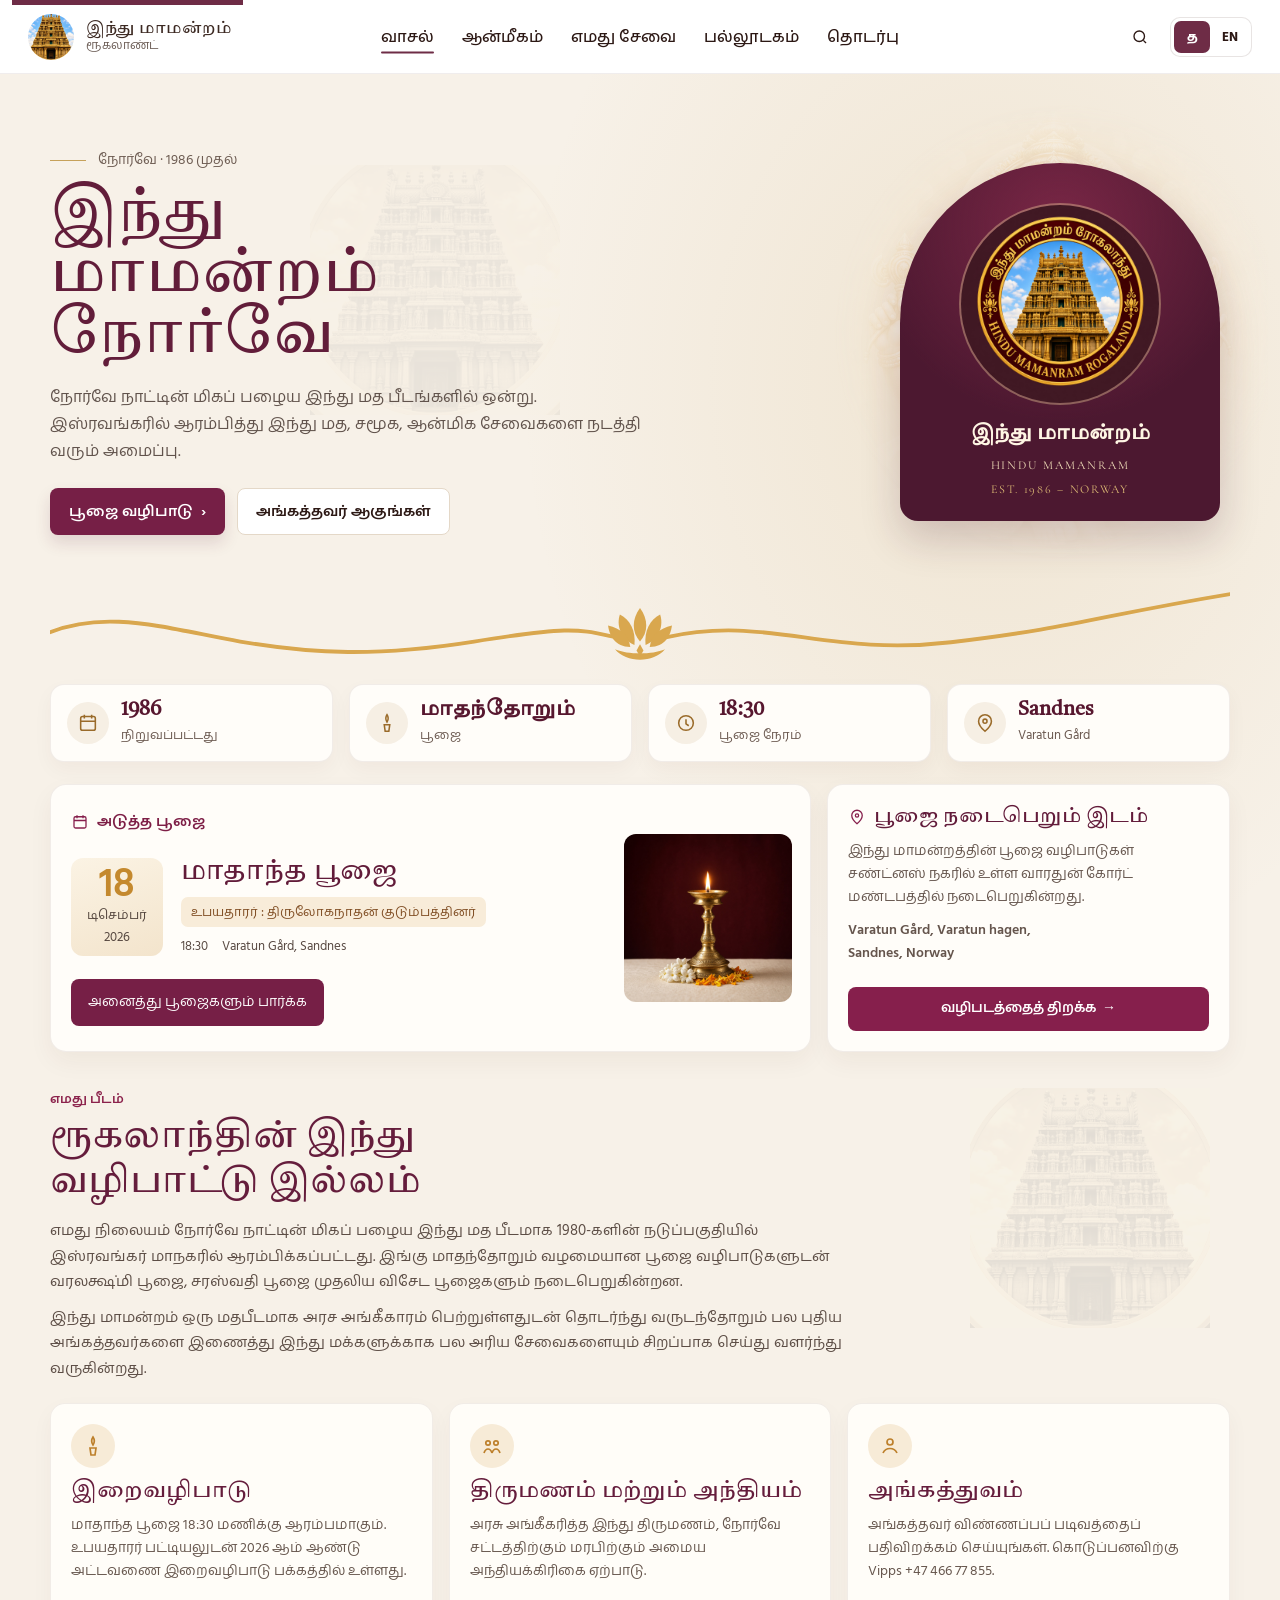
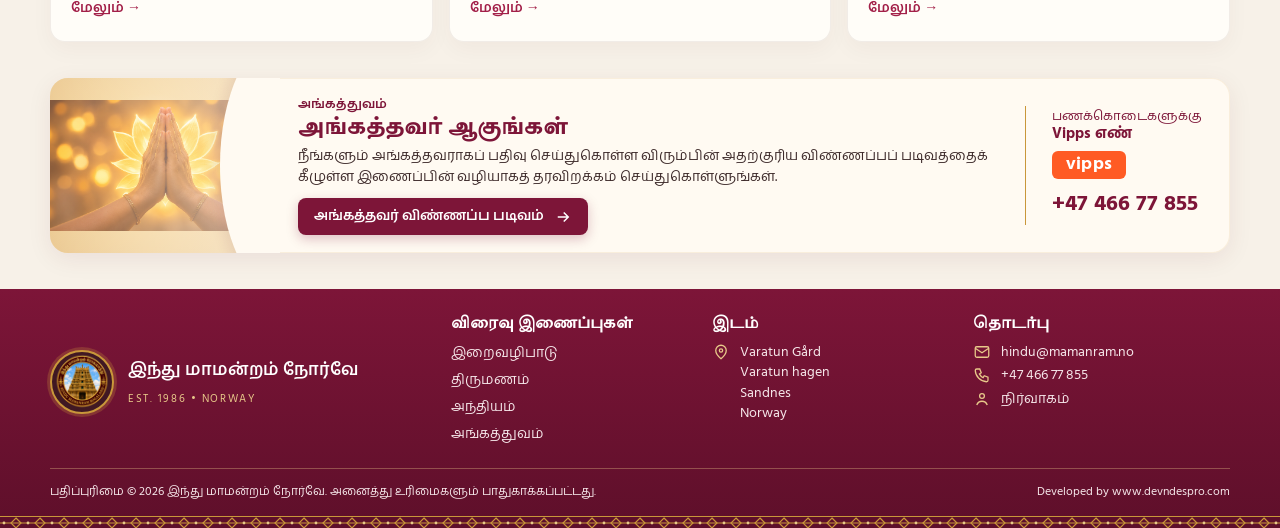
==== commit a8ed2978: "Load membership and footer stylesheet once in document head" ====
--- a/index.html
+++ b/index.html
@@ -17,6 +17,7 @@
 
   <link rel="stylesheet" href="css/styles.css?v=20261101h">
   <link rel="stylesheet" href="css/home-v2.css?v=20261101s">
+  <link rel="stylesheet" href="css/home-v3-sections.css?v=20261106a">
 </head>
 <body data-page="home" data-title-ta="இந்து மாமன்றம் ரூகலாண்ட்" data-title-en="Hindu Mamanram Rogaland">
   <header id="site-header"></header>
@@ -121,7 +122,7 @@
       </div>
     </section>
 
-    <link rel="stylesheet" href="css/home-v3-sections.css?v=202611020836">
+  
 <section class="section hm-member" id="membership">
   <div class="wrap">
     <div class="hm-member-card">
@@ -147,7 +148,7 @@
   </div>
 </section>
   </main>
-  <link rel="stylesheet" href="css/home-v3-sections.css?v=202611020836">
+
 <footer class="hm-footer">
   <div class="wrap hm-foot-grid">
     <div class="hm-foot-brand">
--- a/css/home-v3-sections.css
+++ b/css/home-v3-sections.css
@@ -227,18 +227,63 @@
   }
 }
 
-/* ---- v3.2: compact height (mockup proportions) ---- */
-.hm-member-card { min-height: 0; }
-.hm-member-photo { min-height: 0; }
-.hm-member-body { padding: 16px 20px 18px 18px; }
+/* ---- Approved compact membership layout ----
+   Keep the full photo column filled, with the prayer artwork at a softer
+   75% scale rather than cropping it with background-size: cover. */
+.hm-member-card {
+  min-height: 0;
+  align-items: stretch;
+}
+.hm-member-photo {
+  min-height: 0;
+  background:
+    linear-gradient(90deg, rgba(255,250,242,.20), rgba(255,250,242,.65)),
+    url("../assets/membership-hands.jpg") center / auto 75% no-repeat,
+    radial-gradient(circle at 45% 45%, #fff3d6 0%, #f3cf8c 40%, #e2b878 100%);
+}
+.hm-member-body { padding: 16px 20px 18px 18px; align-self: center; min-width: 0; }
 .hm-member-kicker { font-size: .8rem; margin-bottom: 0; }
 .hm-member-title { font-size: clamp(1.3rem, 1.7vw, 1.6rem); margin: 0 0 4px; line-height: 1.2; }
 .hm-member-text { max-width: none; font-size: .88rem; line-height: 1.5; margin: 0 0 10px; }
 .hm-member-btn { padding: 7px 16px; font-size: .85rem; }
-
-.hm-member-pay { margin: 16px 0; padding: 2px 36px 2px 32px; }
+.hm-member-pay {
+  align-self: center;
+  margin: 12px 0;
+  padding: 2px 28px 2px 26px;
+}
 .hm-pay-label { margin: 0 0 6px; font-size: .8rem; line-height: 1.3; }
 .hm-pay-label b { font-size: .95rem; }
 .hm-vipps-logo { font-size: 1.15rem; padding: 2px 14px 4px; }
 .hm-vipps-num { margin-top: 6px; font-size: 1.4rem; }
-.section.hm-member { padding-bottom: 36px; }+.section.hm-member { padding-bottom: 36px; }
+
+@media (max-width: 900px) {
+  .hm-member-card { grid-template-columns: 160px minmax(0, 1fr); }
+  .hm-member-pay {
+    grid-column: 1 / -1;
+    margin: 0;
+    padding: 14px 20px 16px;
+    border-left: 0;
+    border-top: 1.5px solid var(--hm-gold-soft);
+  }
+}
+@media (max-width: 600px) {
+  .hm-member-card { grid-template-columns: minmax(0, 1fr); }
+  .hm-member-photo {
+    min-height: 132px;
+    background:
+      linear-gradient(180deg, rgba(255,250,242,.15), rgba(255,250,242,.5)),
+      url("../assets/membership-hands.jpg") center / auto 85% no-repeat,
+      radial-gradient(circle at 45% 45%, #fff3d6, #e2b878);
+  }
+  .hm-member-photo::after {
+    top: auto;
+    bottom: -60px;
+    left: -25%;
+    right: -25%;
+    width: auto;
+    height: 110px;
+  }
+  .hm-member-body { padding: 16px 18px 18px; }
+  .hm-member-pay { padding: 14px 18px 18px; }
+}
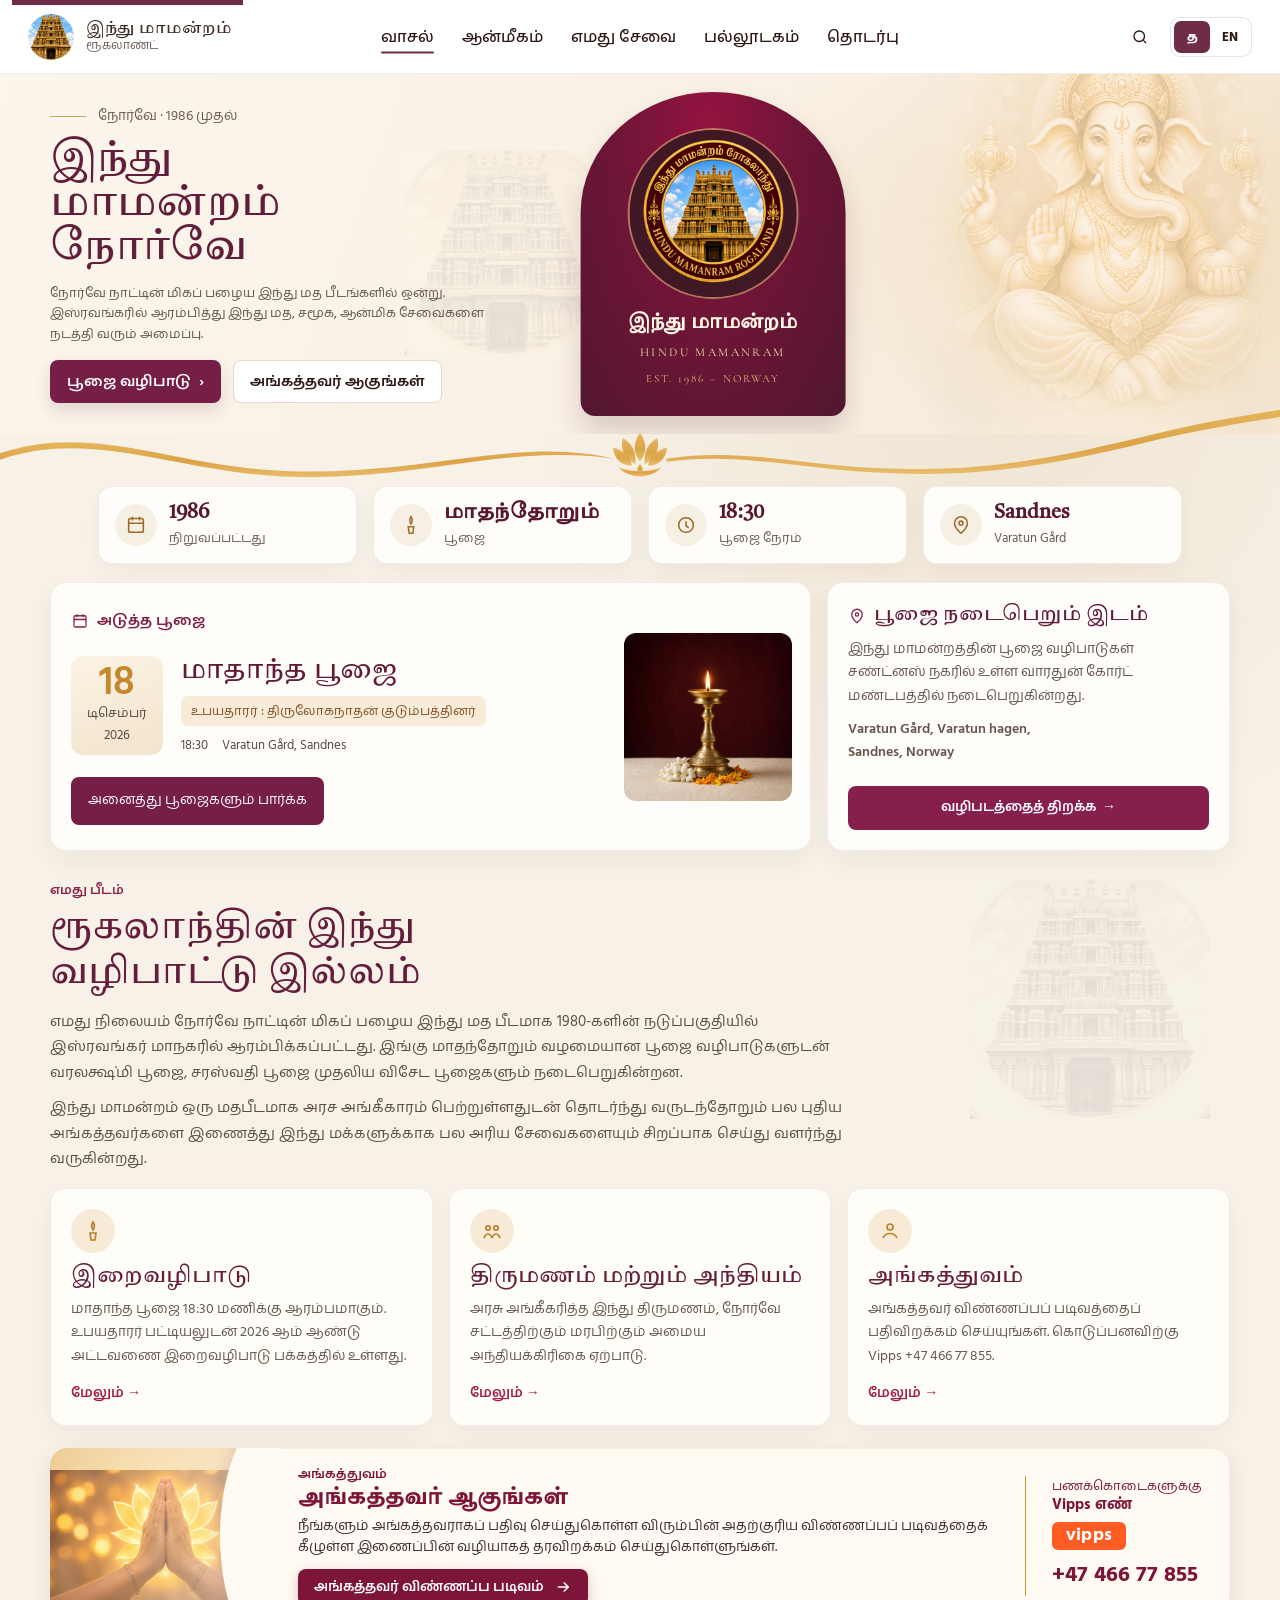
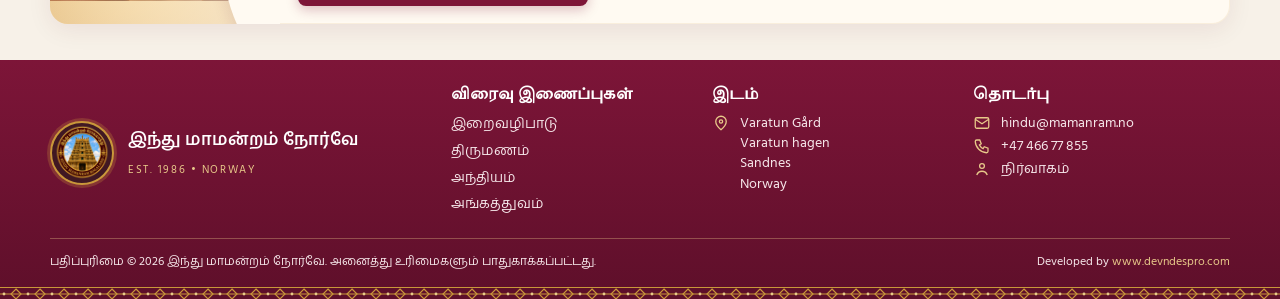
==== commit 76316093: "Refresh wave SVG cache after full-bleed correction" ====
--- a/index.html
+++ b/index.html
@@ -47,7 +47,7 @@
       </div>
     </section>
     <div class="wrap wave-band" aria-hidden="true">
-      <img src="assets/hm-gold-wave.svg?v=20261101n" alt="" width="1200" height="72">
+      <img src="assets/hm-gold-wave.svg?v=20261106-fullbleed" alt="" width="1200" height="72">
     </div>
 
     <div class="wrap">
--- a/css/home-v2.css
+++ b/css/home-v2.css
@@ -803,3 +803,552 @@
     transition: none;
   }
 }
+
+/* Approved responsive hero refinements.
+   Scope to the homepage so inner pages retain their existing layout. */
+@media (max-width: 860px) {
+  body[data-page="home"] .home-hero { padding-top: 30px; }
+  body[data-page="home"] .hero-grid {
+    width: min(100% - 36px, 720px);
+    grid-template-columns: minmax(0, 1fr);
+    gap: 26px;
+  }
+  body[data-page="home"] .hero-copy { width: 100%; min-width: 0; }
+  body[data-page="home"] .home-hero h1 {
+    font-size: clamp(34px, 6.5vw, 50px);
+    line-height: 1.18;
+    overflow-wrap: normal;
+    word-break: normal;
+  }
+  body[data-page="home"] .hero-name { max-width: none; }
+}
+@media (max-width: 640px) {
+  body[data-page="home"] .home-hero { padding-top: 24px; }
+  body[data-page="home"] .hero-grid {
+    width: min(100% - 28px, 480px);
+    gap: 22px;
+  }
+  body[data-page="home"] .home-hero h1 {
+    font-size: clamp(30px, 8vw, 38px);
+    line-height: 1.24;
+  }
+  body[data-page="home"] .lede {
+    font-size: 15px;
+    line-height: 1.65;
+    overflow-wrap: break-word;
+  }
+  body[data-page="home"] .hero-copy,
+  body[data-page="home"] .hero-copy * { min-width: 0; }
+  body[data-page="home"] .seal-card {
+    width: min(280px, 100%);
+    box-sizing: border-box;
+  }
+}
+
+/* Full-width homepage hero: approved wide banner composition. */
+body[data-page="home"] .home-hero {
+  width: 100%;
+  padding: 32px 0 20px;
+  background:
+    radial-gradient(ellipse 48% 75% at 82% 45%, rgba(219, 174, 99, .16), transparent 78%),
+    linear-gradient(110deg, #f8f1e7 0%, #faf4ea 54%, #f4e8d7 100%);
+}
+body[data-page="home"] .home-hero .hero-grid {
+  width: min(100% - 64px, 1600px);
+  grid-template-columns: minmax(0, 1.2fr) minmax(300px, .8fr);
+  min-height: 510px;
+  gap: clamp(24px, 4vw, 72px);
+}
+body[data-page="home"] .home-hero .hero-copy {
+  max-width: 800px;
+}
+body[data-page="home"] .home-hero h1 {
+  font-size: clamp(46px, 4.6vw, 76px);
+}
+body[data-page="home"] .home-hero .hero-name {
+  max-width: none;
+}
+body[data-page="home"] .home-hero .seal-card {
+  width: min(100%, 370px);
+  box-sizing: border-box;
+}
+body[data-page="home"] .home-hero .hero-deity {
+  right: 0;
+  width: min(48%, 660px);
+}
+body[data-page="home"] .wave-band {
+  width: min(100% - 64px, 1600px);
+}
+@media (max-width: 860px) {
+  body[data-page="home"] .home-hero { padding: 30px 0 18px; }
+  body[data-page="home"] .home-hero .hero-grid {
+    width: min(100% - 36px, 720px);
+    grid-template-columns: minmax(0, 1fr);
+    min-height: 0;
+    gap: 28px;
+  }
+  body[data-page="home"] .home-hero h1 {
+    font-size: clamp(34px, 6.5vw, 52px);
+  }
+  body[data-page="home"] .home-hero .seal-card {
+    width: min(300px, 100%);
+  }
+  body[data-page="home"] .wave-band {
+    width: calc(100% - 36px);
+  }
+}
+@media (max-width: 640px) {
+  body[data-page="home"] .home-hero { padding: 24px 0 12px; }
+  body[data-page="home"] .home-hero .hero-grid {
+    width: calc(100% - 28px);
+    gap: 20px;
+  }
+  body[data-page="home"] .home-hero h1 {
+    font-size: clamp(30px, 8vw, 40px);
+  }
+  body[data-page="home"] .wave-band {
+    width: calc(100% - 28px);
+  }
+}
+
+/* Reference-aligned homepage composition: 3 visual zones with the
+   Ganesha watermark behind the seal, compact vertical rhythm. */
+body[data-page="home"] .home-hero {
+  padding: clamp(22px, 3vw, 40px) 0 8px;
+  background:
+    radial-gradient(ellipse 38% 75% at 85% 42%, rgba(219,174,99,.21), transparent 78%),
+    linear-gradient(110deg,#fbf5ec 0%,#f9f0e4 65%,#f5e5cf 100%);
+}
+body[data-page="home"] .home-hero .hero-grid {
+  width: min(100% - 72px, 1540px);
+  grid-template-columns: minmax(0, 1.12fr) minmax(270px, .88fr);
+  min-height: clamp(340px, 34vw, 470px);
+  gap: clamp(18px, 3vw, 48px);
+}
+body[data-page="home"] .home-hero .hero-copy {
+  max-width: 720px;
+}
+body[data-page="home"] .home-hero h1 {
+  font-size: clamp(42px, 4.4vw, 68px);
+  line-height: 1.07;
+}
+body[data-page="home"] .home-hero .lede {
+  max-width: 41em;
+  margin-top: 12px;
+  line-height: 1.58;
+}
+body[data-page="home"] .home-hero .actions { margin-top: 16px; }
+body[data-page="home"] .home-hero .seal-card {
+  width: clamp(260px, 27vw, 345px);
+  padding: 30px 20px 20px;
+  justify-self: center;
+}
+body[data-page="home"] .home-hero .seal-img {
+  width: clamp(150px, 17vw, 195px);
+  height: clamp(150px, 17vw, 195px);
+}
+body[data-page="home"] .home-hero .hero-deity {
+  right: -2%;
+  width: 49%;
+  opacity: .62;
+}
+body[data-page="home"] .wave-band {
+  width: min(100% - 72px, 1540px);
+  margin-top: -2px;
+  margin-bottom: 10px;
+}
+body[data-page="home"] .stats { margin-bottom: 18px; }
+body[data-page="home"] .next-band { padding-bottom: 20px; }
+body[data-page="home"] .about-home { padding-bottom: 22px; }
+body[data-page="home"] .grid-3 { margin-top: 16px; }
+body[data-page="home"] .card { min-height: 210px; }
+@media (max-width: 860px) {
+  body[data-page="home"] .home-hero .hero-grid {
+    width: min(100% - 36px, 720px);
+    grid-template-columns: minmax(0, 1fr);
+    min-height: 0;
+    gap: 22px;
+  }
+  body[data-page="home"] .home-hero h1 {
+    font-size: clamp(34px, 6.5vw, 52px);
+    line-height: 1.16;
+  }
+  body[data-page="home"] .home-hero .seal-card {
+    width: min(300px, 100%);
+  }
+  body[data-page="home"] .home-hero .hero-deity { display: none; }
+  body[data-page="home"] .wave-band { width: calc(100% - 36px); }
+}
+@media (max-width: 640px) {
+  body[data-page="home"] .home-hero .hero-grid {
+    width: calc(100% - 28px);
+    gap: 18px;
+  }
+  body[data-page="home"] .home-hero h1 {
+    font-size: clamp(30px, 8vw, 40px);
+  }
+  body[data-page="home"] .home-hero .seal-card {
+    width: min(270px, 100%);
+  }
+  body[data-page="home"] .wave-band { width: calc(100% - 28px); }
+  body[data-page="home"] .about-copy { max-width: 100%; }
+}
+
+/* Reference correction: remove oversized blank area above hero copy.
+   Keep the full-bleed background but constrain the artwork composition. */
+@media (min-width: 861px) {
+  body[data-page="home"] .home-hero {
+    padding: 26px 0 0;
+  }
+  body[data-page="home"] .home-hero .hero-grid {
+    width: min(calc(100% - 100px), 1380px);
+    min-height: 0;
+    grid-template-columns: minmax(0, 1.05fr) minmax(0, .95fr);
+    align-items: center;
+    gap: clamp(24px, 3.5vw, 56px);
+    padding: 10px 0 16px;
+  }
+  body[data-page="home"] .home-hero .hero-copy {
+    align-self: center;
+    max-width: 620px;
+  }
+  body[data-page="home"] .home-hero h1 {
+    font-size: clamp(44px, 4vw, 64px);
+    line-height: 1.08;
+  }
+  body[data-page="home"] .home-hero .seal-card {
+    width: clamp(255px, 25vw, 330px);
+    padding: 30px 20px 22px;
+  }
+  body[data-page="home"] .home-hero .hero-deity {
+    right: -2%;
+    width: 45%;
+    height: 100%;
+    opacity: .72;
+  }
+  body[data-page="home"] .wave-band {
+    width: min(calc(100% - 100px), 1380px);
+    margin: 0 auto 10px;
+  }
+}
+@media (min-width: 861px) and (max-width: 1100px) {
+  body[data-page="home"] .home-hero .hero-grid {
+    width: calc(100% - 72px);
+  }
+  body[data-page="home"] .home-hero h1 {
+    font-size: clamp(40px, 4.5vw, 54px);
+  }
+  body[data-page="home"] .wave-band {
+    width: calc(100% - 72px);
+  }
+}
+
+/* Reference screenshot: three-line title, central emblem, visible Ganesha.
+   Deliberately supersedes the earlier wide-title desktop experiments. */
+@media (min-width: 861px) {
+  body[data-page="home"] .home-hero .hero-grid {
+    width: min(calc(100% - 100px), 1400px);
+    grid-template-columns: minmax(0, 1fr) minmax(0, 1fr);
+    gap: clamp(12px, 2vw, 32px);
+    padding: 6px 0 16px;
+  }
+  body[data-page="home"] .home-hero .hero-copy {
+    max-width: 560px;
+  }
+  body[data-page="home"] .home-hero h1 {
+    font-size: clamp(43px, 3.7vw, 60px);
+    line-height: 1.12;
+    letter-spacing: -.025em;
+  }
+  body[data-page="home"] .home-hero .hero-name {
+    display: block;
+    max-width: 5.3em;
+  }
+  body[data-page="home"] .home-hero .lede {
+    max-width: 35em;
+    font-size: clamp(14px, 1.05vw, 17px);
+    line-height: 1.58;
+  }
+  body[data-page="home"] .home-hero .seal-card {
+    justify-self: start;
+    margin-left: clamp(12px, 3vw, 48px);
+    width: clamp(260px, 23vw, 340px);
+  }
+  body[data-page="home"] .home-hero .hero-deity {
+    right: calc((min(1400px, 100vw - 100px) - 100vw) / 2);
+    width: min(47vw, 650px);
+    opacity: .95;
+    -webkit-mask-image: linear-gradient(to right, transparent 0%, #000 30%, #000 85%, transparent 100%);
+    mask-image: linear-gradient(to right, transparent 0%, #000 30%, #000 85%, transparent 100%);
+  }
+  body[data-page="home"] .home-hero .hero-deity img {
+    object-fit: contain;
+    object-position: right center;
+  }
+}
+@media (min-width: 861px) and (max-width: 1100px) {
+  body[data-page="home"] .home-hero .hero-name { max-width: 5.6em; }
+  body[data-page="home"] .home-hero .seal-card { margin-left: 0; }
+}
+
+/* Approved visual reference: precise desktop hero proportions.
+   Three visual zones: left copy, centre arch, right deity artwork. */
+@media (min-width: 1101px) {
+  body[data-page="home"] .home-hero {
+    padding: 18px 0 0;
+  }
+  body[data-page="home"] .home-hero .hero-grid {
+    width: min(calc(100% - 96px), 1500px);
+    display: grid;
+    grid-template-columns: minmax(0, 39%) minmax(0, 27%) minmax(0, 34%);
+    column-gap: 0;
+    min-height: 0;
+    padding: 0 0 8px;
+    align-items: center;
+  }
+  body[data-page="home"] .home-hero .hero-copy {
+    grid-column: 1;
+    max-width: 540px;
+    z-index: 2;
+  }
+  body[data-page="home"] .home-hero h1 {
+    font-size: clamp(39px, 3.35vw, 55px);
+    line-height: 1.12;
+    letter-spacing: -.02em;
+  }
+  body[data-page="home"] .home-hero .hero-name {
+    max-width: 5.4em;
+  }
+  body[data-page="home"] .home-hero .eyebrow { margin-bottom: 10px; }
+  body[data-page="home"] .home-hero .lede {
+    font-size: clamp(13px, .98vw, 16px);
+    max-width: 37em;
+    margin-top: 12px;
+    line-height: 1.55;
+  }
+  body[data-page="home"] .home-hero .actions { margin-top: 16px; }
+  body[data-page="home"] .home-hero .btn {
+    min-height: 42px;
+    padding: 8px 16px;
+  }
+  body[data-page="home"] .home-hero .seal-card {
+    grid-column: 2;
+    justify-self: center;
+    width: clamp(250px, 21vw, 325px);
+    margin: 0;
+    padding: 27px 17px 18px;
+    z-index: 2;
+  }
+  body[data-page="home"] .home-hero .seal-img {
+    width: clamp(150px, 13vw, 190px);
+    height: clamp(150px, 13vw, 190px);
+  }
+  body[data-page="home"] .home-hero .seal-card figcaption { margin-top: 10px; }
+  body[data-page="home"] .home-hero .seal-card strong { font-size: 19px; }
+  body[data-page="home"] .home-hero .hero-deity {
+    grid-column: 3;
+    position: relative;
+    inset: auto;
+    width: 112%;
+    height: 100%;
+    min-height: 360px;
+    align-self: stretch;
+    justify-self: end;
+    margin-right: -8%;
+    z-index: 0;
+    opacity: .82;
+    -webkit-mask-image: linear-gradient(90deg, transparent 0%, #000 22%, #000 92%, transparent 100%);
+    mask-image: linear-gradient(90deg, transparent 0%, #000 22%, #000 92%, transparent 100%);
+  }
+  body[data-page="home"] .home-hero .hero-deity img {
+    width: 100%;
+    height: 100%;
+    object-fit: contain;
+    object-position: center center;
+  }
+  body[data-page="home"] .hero-grid::before {
+    left: 27%;
+    top: 10%;
+    width: 210px;
+    height: 250px;
+  }
+  body[data-page="home"] .wave-band {
+    width: min(calc(100% - 96px), 1500px);
+    margin: -8px auto 8px;
+  }
+  body[data-page="home"] .stats {
+    width: min(calc(100% - 96px), 1500px);
+    margin-inline: auto;
+  }
+}
+
+/* Final desktop reference correction: artwork must not determine hero height.
+   The previous 3-column grid made the Ganesha image a grid item, creating
+   the tall empty band above and below the content. */
+@media (min-width: 1101px) {
+  body[data-page="home"] .home-hero { padding: 8px 0 0; }
+  body[data-page="home"] .home-hero .hero-grid {
+    position: relative;
+    width: min(calc(100% - 100px), 1440px);
+    height: clamp(400px, 29vw, 480px);
+    min-height: 0;
+    padding: 0;
+    display: grid;
+    grid-template-columns: 40% 28% 32%;
+    align-items: center;
+    overflow: visible;
+  }
+  body[data-page="home"] .home-hero .hero-copy {
+    grid-column: 1;
+    align-self: center;
+    max-width: 530px;
+  }
+  body[data-page="home"] .home-hero h1 {
+    font-size: clamp(40px, 3.2vw, 54px);
+    line-height: 1.08;
+  }
+  body[data-page="home"] .home-hero .seal-card {
+    grid-column: 2;
+    justify-self: center;
+    align-self: center;
+    width: clamp(250px, 20vw, 315px);
+    margin: 0;
+  }
+  body[data-page="home"] .home-hero .hero-deity {
+    position: absolute;
+    grid-column: auto;
+    top: 0;
+    bottom: 0;
+    left: 67%;
+    right: -4%;
+    width: auto;
+    height: 100%;
+    min-height: 0;
+    margin: 0;
+    opacity: .88;
+    z-index: 0;
+    pointer-events: none;
+  }
+  body[data-page="home"] .home-hero .hero-deity img {
+    object-fit: contain;
+    object-position: center bottom;
+  }
+  body[data-page="home"] .wave-band {
+    width: min(calc(100% - 100px), 1440px);
+    margin: -4px auto 4px;
+  }
+}
+
+/* Approved emblem: taller temple-arch silhouette, luminous burgundy and
+   prominent circular crest. Scoped to desktop hero only. */
+@media (min-width: 1101px) {
+  body[data-page="home"] .home-hero .seal-card {
+    width: clamp(265px, 20.5vw, 325px);
+    min-height: 0;
+    aspect-ratio: 0.82;
+    box-sizing: border-box;
+    display: flex;
+    flex-direction: column;
+    justify-content: center;
+    align-items: center;
+    padding: 29px 18px 19px;
+    border-radius: 52% 52% 15px 15px / 39% 39% 15px 15px;
+    background: radial-gradient(ellipse at 48% 12%, #941341 0%, #711537 43%, #50172f 100%);
+    box-shadow: 0 16px 28px rgba(83, 35, 42, .18);
+  }
+  body[data-page="home"] .home-hero .seal-img {
+    display: block;
+    width: 73%;
+    height: auto;
+    aspect-ratio: 1;
+    flex: 0 0 auto;
+    object-fit: contain;
+    border-radius: 50%;
+    box-shadow: 0 0 0 2px rgba(235, 194, 124, .55);
+  }
+  body[data-page="home"] .home-hero .seal-card figcaption {
+    margin-top: 15px;
+    width: 100%;
+  }
+  body[data-page="home"] .home-hero .seal-card strong {
+    font-size: clamp(19px, 1.45vw, 23px);
+    line-height: 1.25;
+  }
+  body[data-page="home"] .home-hero .seal-latin {
+    margin-top: 7px;
+    font-size: 12px;
+    letter-spacing: .2em;
+  }
+  body[data-page="home"] .home-hero .seal-est {
+    margin-top: 7px;
+    font-size: 11px;
+    letter-spacing: .18em;
+  }
+}
+
+/* Approved reference alignment: shift the central arch slightly toward
+   Vinayagar; keep the faint temple watermark behind the title/arch gap. */
+@media (min-width: 1101px) {
+  body[data-page="home"] .home-hero .seal-card {
+    transform: translateX(clamp(18px, 2vw, 34px));
+  }
+  body[data-page="home"] .hero-grid::before {
+    left: 30%;
+    top: 17%;
+    width: clamp(190px, 16vw, 255px);
+    height: 65%;
+    background-position: center;
+    background-size: contain;
+    opacity: .075;
+    filter: sepia(1);
+  }
+}
+
+/* Compact approved hero rhythm: eliminate empty strip before the gold wave.
+   Keep the now-approved arch styling and its rightward alignment. */
+@media (min-width: 1101px) {
+  body[data-page="home"] .home-hero {
+    padding-top: 0;
+    padding-bottom: 0;
+  }
+  body[data-page="home"] .home-hero .hero-grid {
+    height: clamp(360px, 25vw, 420px);
+    min-height: 0;
+  }
+  body[data-page="home"] .wave-band {
+    position: relative;
+    z-index: 3;
+    margin-top: -24px;
+    margin-bottom: 0;
+  }
+  body[data-page="home"] .stats {
+    margin-top: -8px;
+    margin-bottom: 18px;
+  }
+}
+
+/* Reference refinement: enlarge Vinayagar within the existing artwork zone,
+   without changing hero height, emblem or gold wave. */
+@media (min-width: 1101px) {
+  body[data-page="home"] .home-hero .hero-deity img {
+    transform: scale(1.18);
+    transform-origin: center bottom;
+  }
+}
+
+/* Full-bleed wave: the previous 1440px max-width caused the gold line
+   to start ~55px inside the viewport instead of at its left edge. */
+@media (min-width: 1101px) {
+  body[data-page="home"] .wave-band.wrap {
+    width: 100%;
+    max-width: none;
+    margin-left: 0;
+    margin-right: 0;
+    padding-left: 0;
+    padding-right: 0;
+  }
+  body[data-page="home"] .wave-band img {
+    width: 100%;
+    height: auto;
+  }
+}
--- a/css/home-v3-sections.css
+++ b/css/home-v3-sections.css
@@ -287,3 +287,34 @@
   .hm-member-body { padding: 16px 18px 18px; }
   .hm-member-pay { padding: 14px 18px 18px; }
 }
+
+/* Footer: preserve the approved burgundy, ivory and gold treatment
+   while keeping contact details and copyright readable on small screens. */
+.hm-footer, .hm-footer * { box-sizing: border-box; }
+.hm-foot-grid > * { min-width: 0; }
+.hm-foot-col a, .hm-foot-line span { overflow-wrap: anywhere; }
+.hm-foot-bottom { align-items: center; }
+.hm-foot-bottom a { color: var(--hm-gold-soft); }
+@media (max-width: 900px) {
+  .hm-foot-grid {
+    grid-template-columns: repeat(2, minmax(0, 1fr));
+    gap: 22px 28px;
+  }
+  .hm-foot-brand { grid-column: 1 / -1; }
+}
+@media (max-width: 520px) {
+  .hm-footer { padding-top: 28px; }
+  .hm-foot-grid {
+    grid-template-columns: minmax(0, 1fr);
+    gap: 20px;
+    padding-bottom: 24px;
+  }
+  .hm-foot-brand { grid-column: auto; }
+  .hm-foot-bottom {
+    flex-direction: column;
+    align-items: flex-start;
+    gap: 8px;
+    padding: 14px 0 18px;
+  }
+  .hm-foot-logo { width: 56px; height: 56px; }
+}
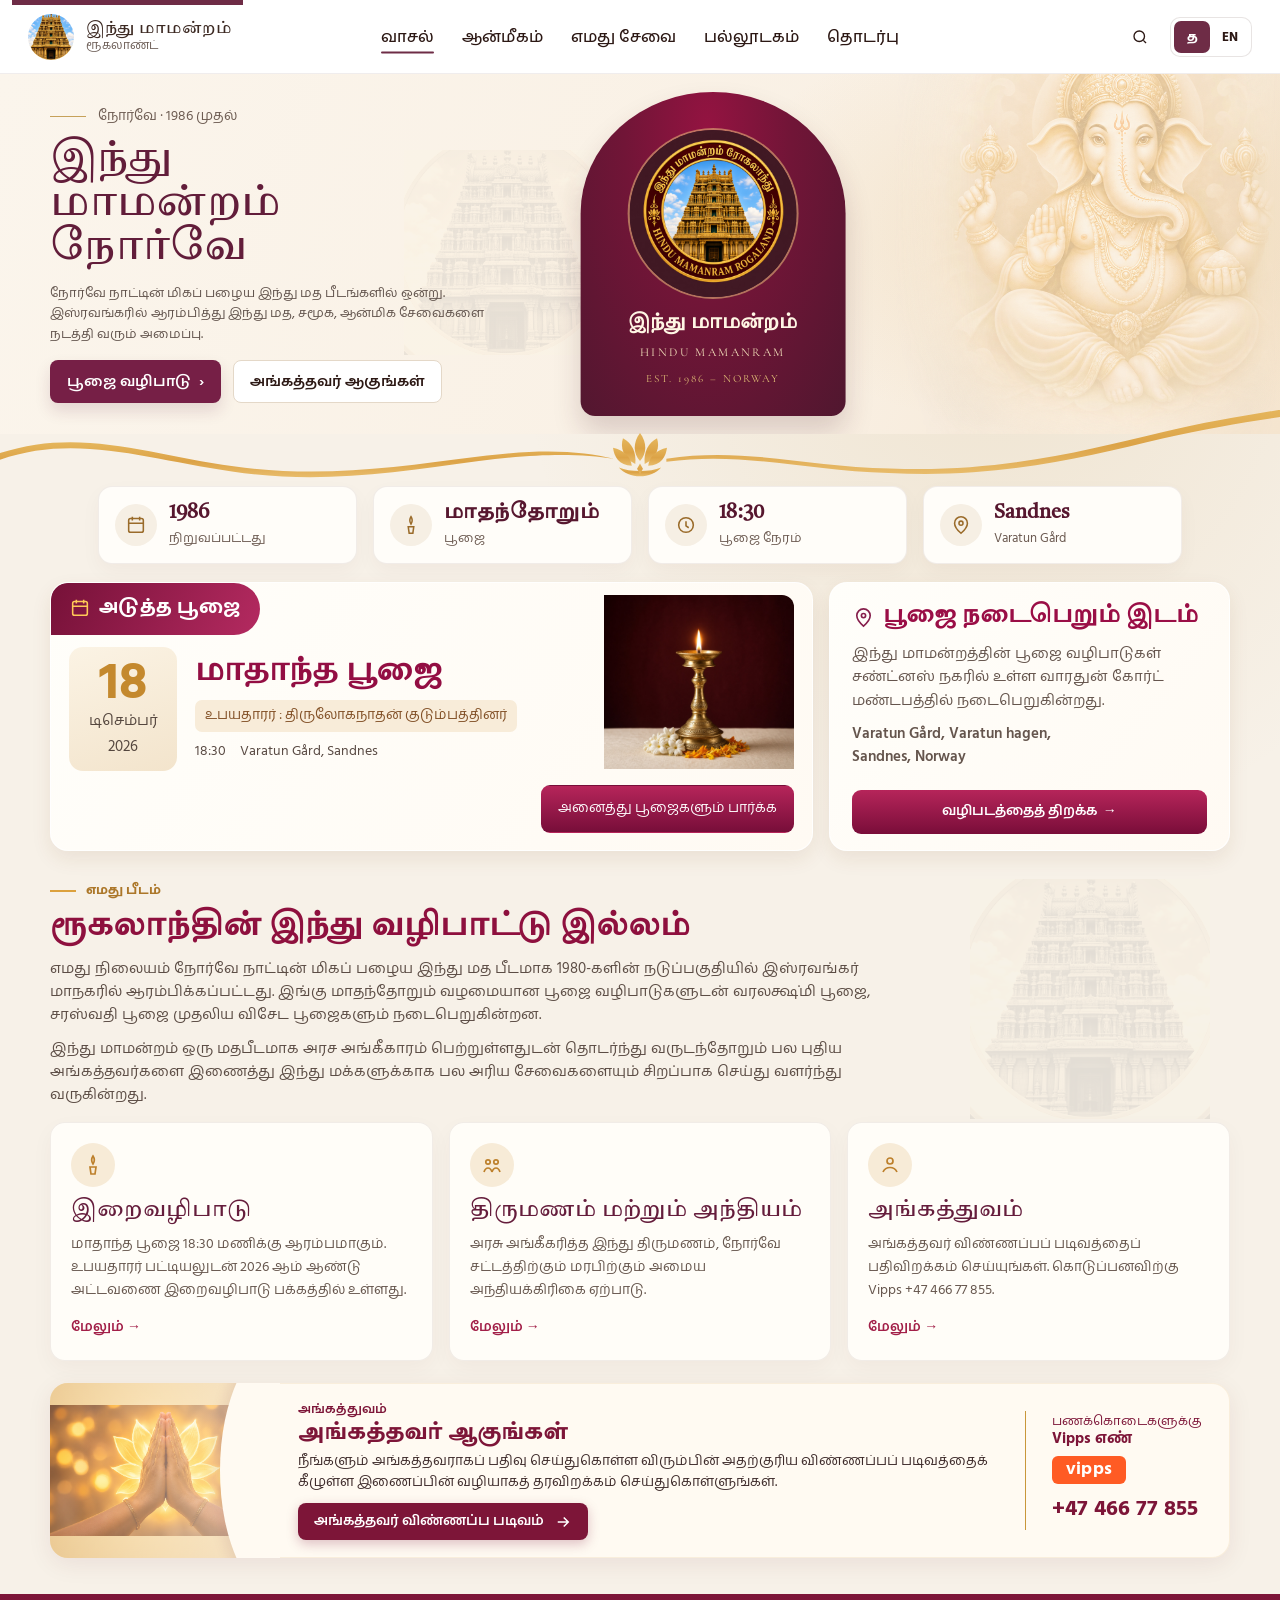
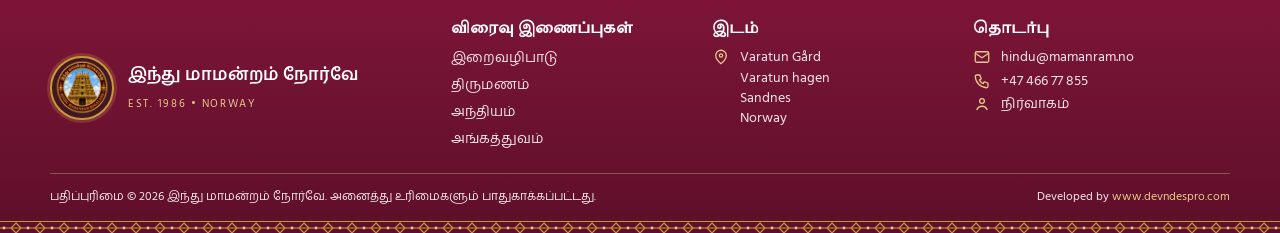
==== commit 8e59b3d5: "Bust homepage stylesheet cache for section alignment" ====
--- a/index.html
+++ b/index.html
@@ -16,7 +16,7 @@
   
 
   <link rel="stylesheet" href="css/styles.css?v=20261101h">
-  <link rel="stylesheet" href="css/home-v2.css?v=20261101s">
+  <link rel="stylesheet" href="css/home-v2.css?v=20261106-sections">
   <link rel="stylesheet" href="css/home-v3-sections.css?v=20261106a">
 </head>
 <body data-page="home" data-title-ta="இந்து மாமன்றம் ரூகலாண்ட்" data-title-en="Hindu Mamanram Rogaland">
--- a/css/home-v2.css
+++ b/css/home-v2.css
@@ -1352,3 +1352,64 @@
     height: auto;
   }
 }
+
+
+/* Reference-aligned event, venue and about sections (desktop). */
+@media (min-width: 1101px) {
+  body[data-page="home"] .next-grid { grid-template-columns: minmax(0, 1.9fr) minmax(0, 1fr); gap: 16px; }
+  body[data-page="home"] .next-card,
+  body[data-page="home"] .place-card {
+    background: linear-gradient(130deg,#fffefa,#fffaf3);
+    border: 1px solid rgba(255,255,255,.9);
+    border-radius: 18px;
+    box-shadow: 0 8px 20px rgba(111,61,27,.09);
+  }
+  body[data-page="home"] .next-card {
+    position: relative;
+    grid-template-columns: minmax(0,1fr) 190px;
+    grid-template-areas: "kicker photo" "main photo" "cta cta";
+    min-height: 244px;
+    padding: 0 18px 16px 18px;
+    column-gap: 18px;
+    row-gap: 8px;
+    overflow: hidden;
+  }
+  body[data-page="home"] .next-card > .kicker {
+    align-self: start;
+    justify-self: start;
+    margin-left: -18px;
+    padding: 9px 20px 10px 18px;
+    border-radius: 17px 28px 28px 0;
+    background: linear-gradient(115deg,#761138,#b42a60);
+    color: #fff;
+    font-size: 19px;
+    font-weight: 700;
+  }
+  body[data-page="home"] .next-card > .kicker::before { filter: brightness(0) saturate(100%) invert(80%) sepia(38%) saturate(699%) hue-rotate(344deg); width: 22px; height: 22px; }
+  body[data-page="home"] .next-main { align-self: start; gap: 18px; }
+  body[data-page="home"] .next-when { min-width: 108px; padding: 12px 8px; border-radius: 14px; }
+  body[data-page="home"] .next-when b { font-size: 52px; font-weight: 700; }
+  body[data-page="home"] .next-when span,body[data-page="home"] .next-when small { font-size: 15px; }
+  body[data-page="home"] .next-card h2 { color:#930e43; font-size: 30px; font-weight: 700; }
+  body[data-page="home"] .next-sponsor { font-size: 14px; }
+  body[data-page="home"] .next-meta { font-size: 14px; }
+  body[data-page="home"] .next-photo { width: 190px; height: 174px; border-radius: 0 12px 0 0; align-self: start; margin-top: 12px; }
+  body[data-page="home"] .next-card > .btn {
+    justify-self: end;
+    min-width: 250px;
+    text-align: center;
+    border-radius: 9px;
+    background: linear-gradient(180deg,#b6255a,#770e39);
+  }
+  body[data-page="home"] .place-card { padding: 20px 22px 16px; }
+  body[data-page="home"] .place-card h3 { color: #9a0e46; font-size: 23px; font-weight: 700; }
+  body[data-page="home"] .place-card h3::before { width: 23px; height: 23px; flex-basis: 23px; }
+  body[data-page="home"] .place-card p { font-size: 15px; line-height: 1.55; }
+  body[data-page="home"] .place-card > a { background: linear-gradient(180deg,#b6255a,#790d39); border-radius: 9px; }
+  body[data-page="home"] .about-home { padding-top: 8px; }
+  body[data-page="home"] .about-home .kicker { color: #ac7729; font-weight: 700; }
+  body[data-page="home"] .about-home .kicker::before { content:""; display:inline-block; vertical-align:middle; width:26px; height:2px; margin-right:10px; background:#dca13d; }
+  body[data-page="home"] .about-home h2 { max-width: none; font-size: clamp(27px,2.4vw,35px); font-weight: 700; line-height: 1.35; color: #8e103e; }
+  body[data-page="home"] .about-copy { max-width: 72%; margin-top: 8px; }
+  body[data-page="home"] .about-copy p { font-size: 15px; line-height: 1.55; }
+}
